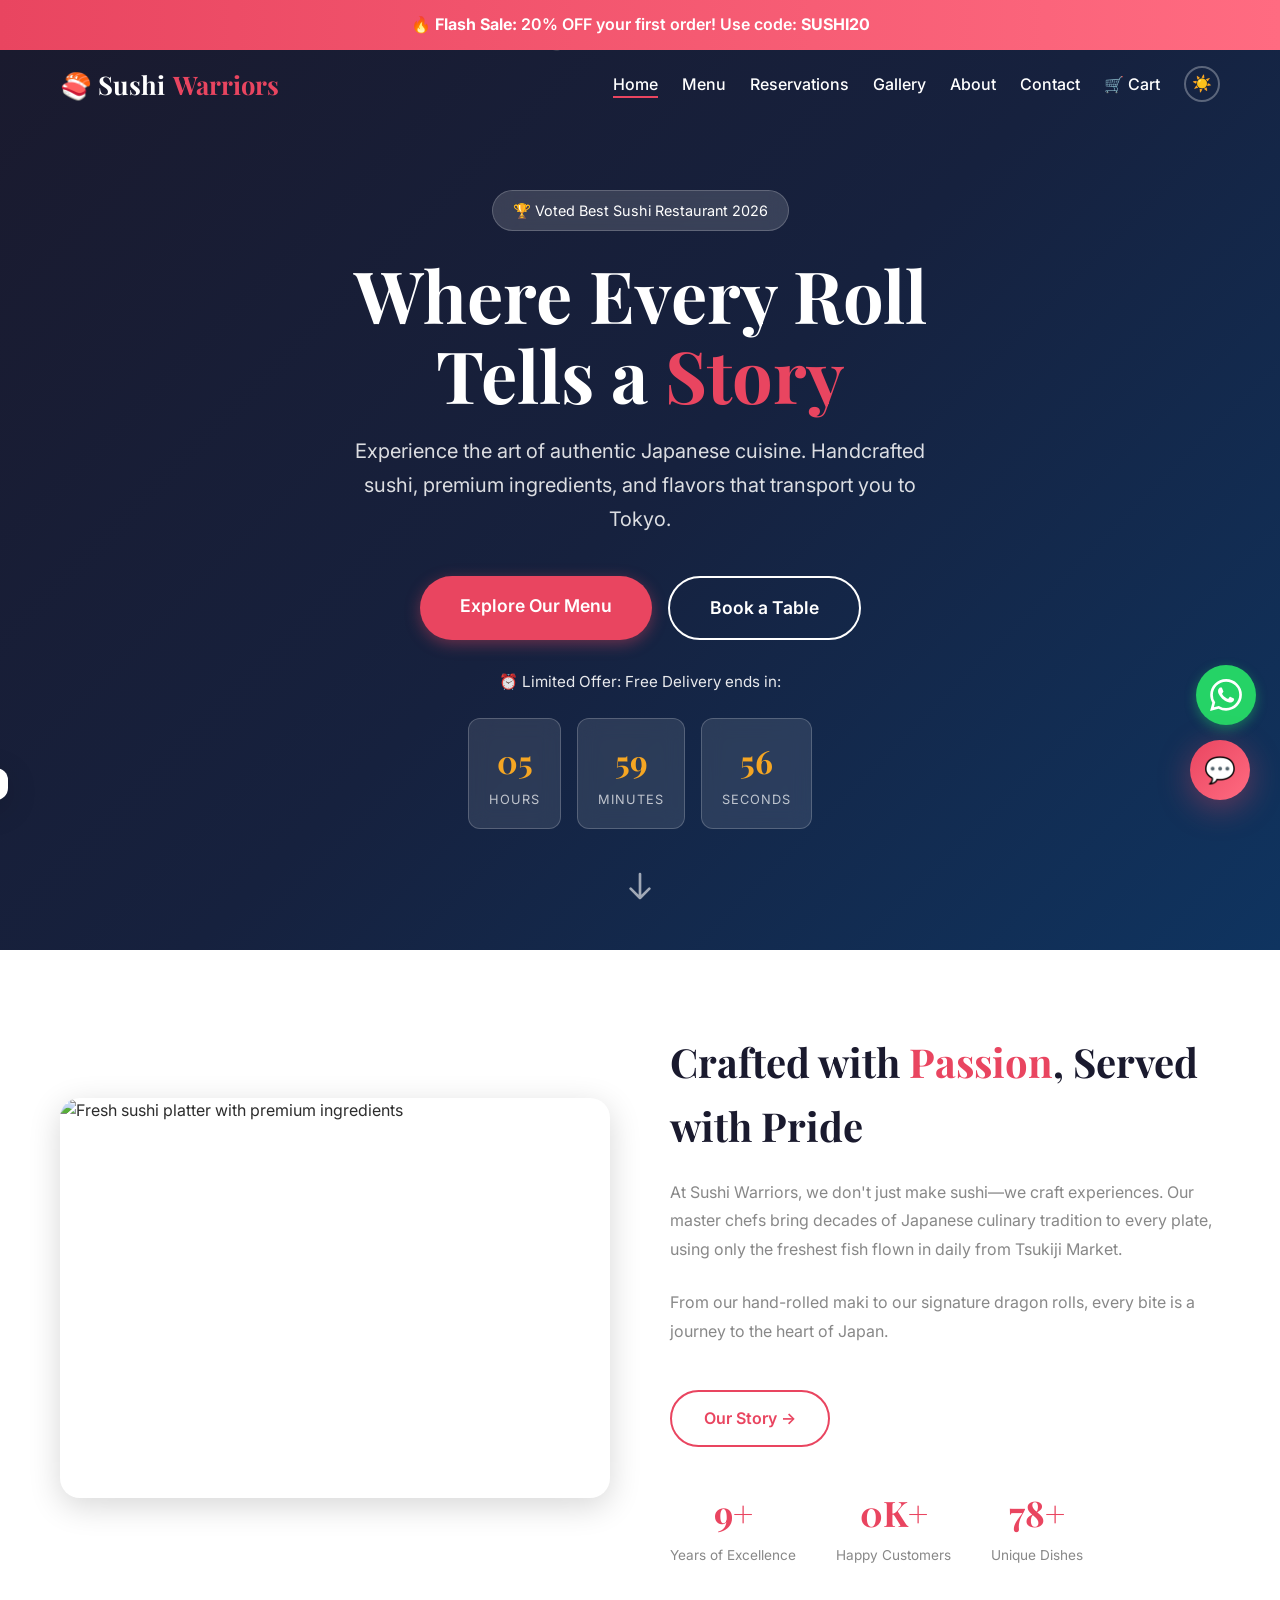
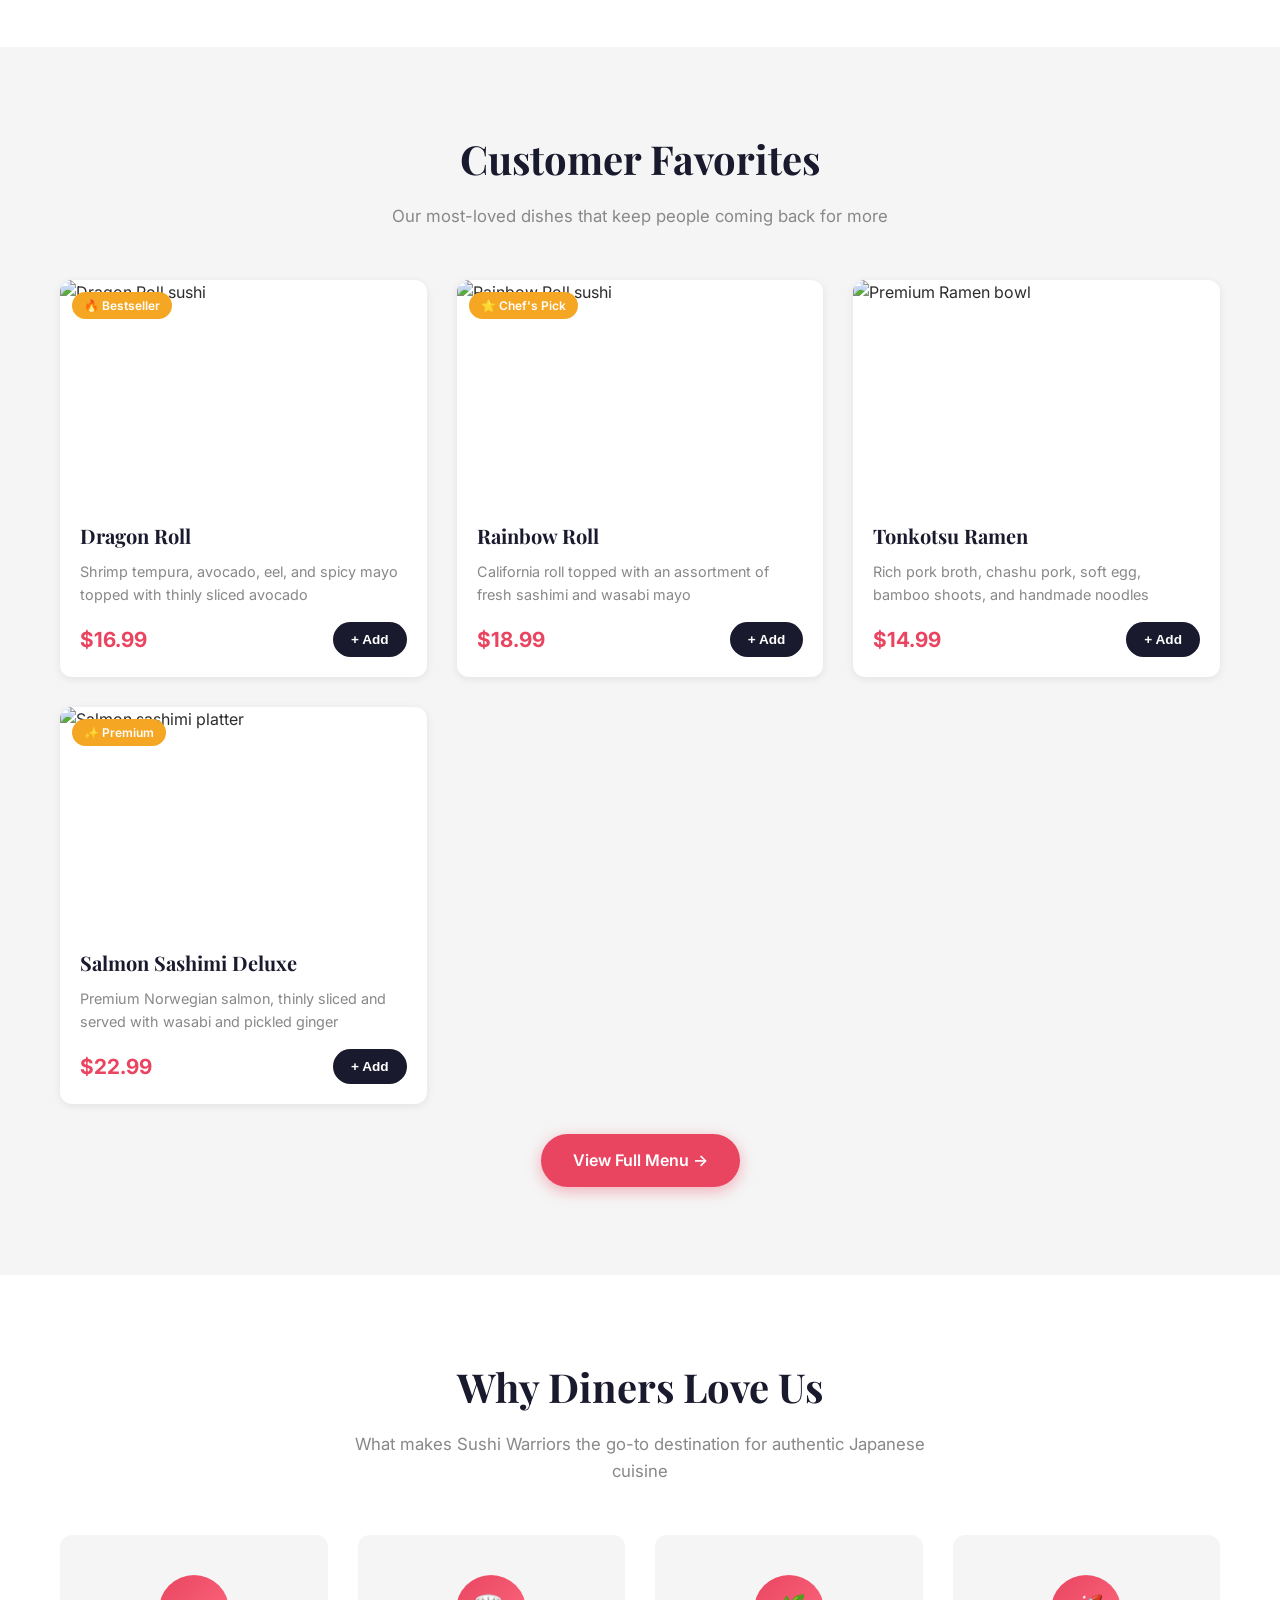
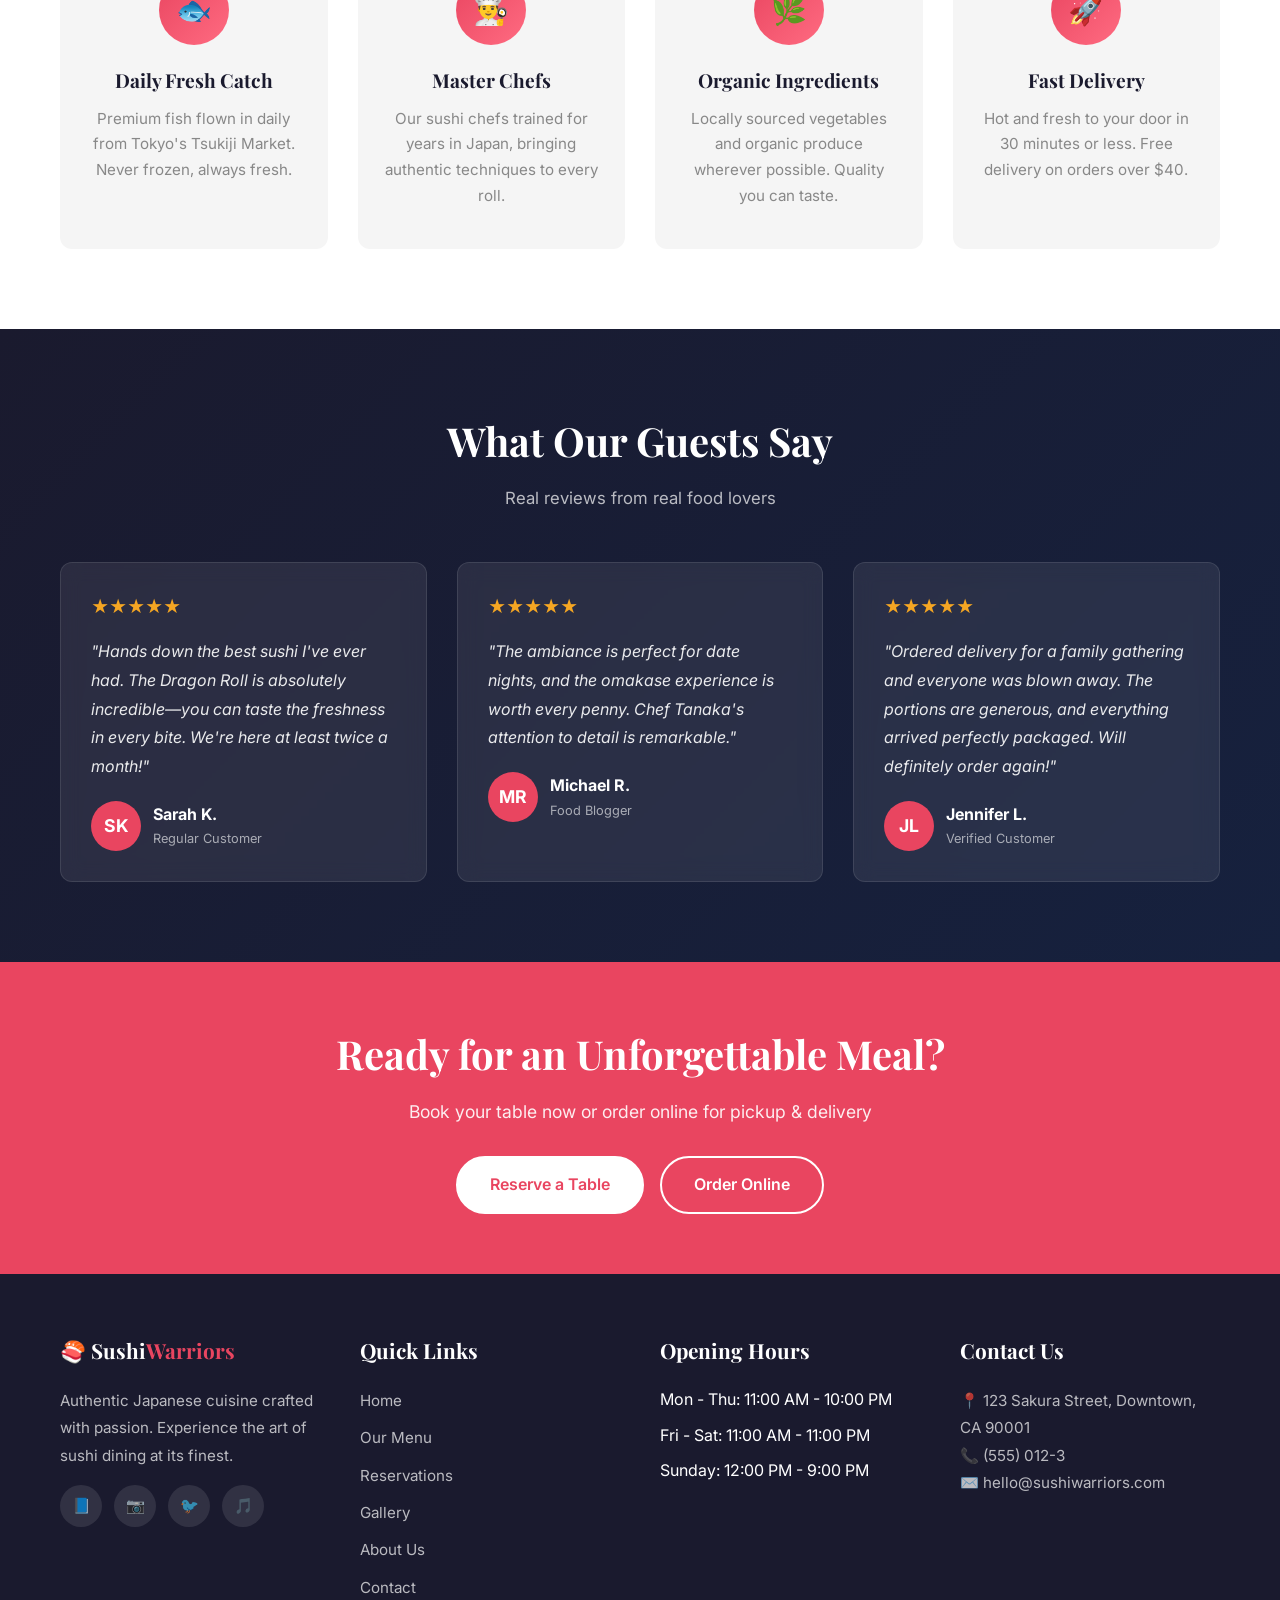
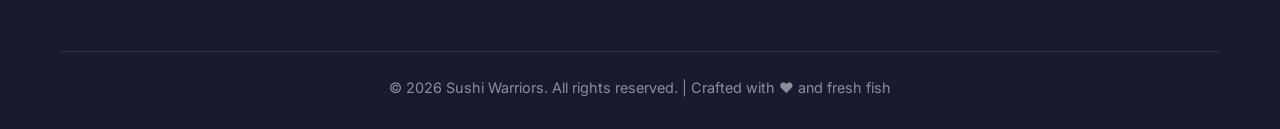
==== index.html @ fa650b47 "Resturant demo" ====
<!DOCTYPE html>
<html lang="en">
<head>
    <meta charset="UTF-8">
    <meta name="viewport" content="width=device-width, initial-scale=1.0">
    <meta name="description" content="Sushi Warriors - Premium Japanese sushi & dining experience. Fresh ingredients, master chefs, unforgettable flavors. Order online or book your table today!">
    <meta name="keywords" content="sushi restaurant, Japanese food, sushi delivery, ramen, sashimi, authentic Japanese cuisine, best sushi near me">
    <meta name="author" content="Sushi Warriors">
    <meta name="robots" content="index, follow">
    
    <!-- Open Graph Meta -->
    <meta property="og:title" content="Sushi Warriors | Authentic Japanese Sushi & Dining">
    <meta property="og:description" content="Experience the art of Japanese cuisine. Fresh sushi, premium ramen, and unforgettable flavors.">
    <meta property="og:type" content="website">
    <meta property="og:url" content="https://www.sushiwarriors.com">
    <meta property="og:image" content="https://www.sushiwarriors.com/images/og-image.jpg">
    
    <!-- Twitter Card Meta -->
    <meta name="twitter:card" content="summary_large_image">
    <meta name="twitter:title" content="Sushi Warriors | Authentic Japanese Sushi & Dining">
    <meta name="twitter:description" content="Experience the art of Japanese cuisine. Fresh sushi, premium ramen, and unforgettable flavors.">
    
    <title>Sushi Warriors | Authentic Japanese Sushi & Premium Dining Experience</title>
    
    <!-- Favicon -->
    <link rel="icon" type="image/svg+xml" href="data:image/svg+xml,<svg xmlns='http://www.w3.org/2000/svg' viewBox='0 0 100 100'><text y='.9em' font-size='90'>🍣</text></svg>">
    
    <!-- Google Fonts -->
    <link rel="preconnect" href="https://fonts.googleapis.com">
    <link rel="preconnect" href="https://fonts.gstatic.com" crossorigin>
    <link href="https://fonts.googleapis.com/css2?family=Inter:wght@400;500;600;700&family=Playfair+Display:wght@400;600;700&display=swap" rel="stylesheet">
    
    <!-- Stylesheet -->
    <link rel="stylesheet" href="css/style.css">
    
    <!-- Structured Data - Restaurant -->
    <script type="application/ld+json">
    {
      "@context": "https://schema.org",
      "@type": "Restaurant",
      "name": "Sushi Warriors",
      "image": "https://www.sushiwarriors.com/images/restaurant.jpg",
      "url": "https://www.sushiwarriors.com",
      "telephone": "+1-555-0123",
      "priceRange": "$$",
      "servesCuisine": ["Japanese", "Sushi", "Asian"],
      "address": {
        "@type": "PostalAddress",
        "streetAddress": "123 Sakura Street",
        "addressLocality": "Downtown",
        "addressRegion": "CA",
        "postalCode": "90001",
        "addressCountry": "US"
      },
      "geo": {
        "@type": "GeoCoordinates",
        "latitude": 34.0522,
        "longitude": -118.2437
      },
      "openingHoursSpecification": [
        {
          "@type": "OpeningHoursSpecification",
          "dayOfWeek": ["Monday", "Tuesday", "Wednesday", "Thursday"],
          "opens": "11:00",
          "closes": "22:00"
        },
        {
          "@type": "OpeningHoursSpecification",
          "dayOfWeek": ["Friday", "Saturday"],
          "opens": "11:00",
          "closes": "23:00"
        },
        {
          "@type": "OpeningHoursSpecification",
          "dayOfWeek": "Sunday",
          "opens": "12:00",
          "closes": "21:00"
        }
      ],
      "acceptsReservations": "True",
      "menu": "https://www.sushiwarriors.com/menu.html"
    }
    </script>
</head>
<body>
    <!-- Header -->
    <header class="header" id="header">
        <div class="container">
            <nav class="nav">
                <a href="index.html" class="logo">🍣 Sushi<span>Warriors</span></a>
                
                <ul class="nav-menu" id="navMenu">
                    <li><a href="index.html" class="nav-link active">Home</a></li>
                    <li><a href="menu.html" class="nav-link">Menu</a></li>
                    <li><a href="reservations.html" class="nav-link">Reservations</a></li>
                    <li><a href="gallery.html" class="nav-link">Gallery</a></li>
                    <li><a href="about.html" class="nav-link">About</a></li>
                    <li><a href="contact.html" class="nav-link">Contact</a></li>
                    <li>
                        <a href="cart.html" class="nav-link nav-cart">
                            🛒 Cart
                            <span class="cart-count" id="cartCount">0</span>
                        </a>
                    </li>
                </ul>
                
                <div class="menu-toggle" id="menuToggle">
                    <span></span>
                    <span></span>
                    <span></span>
                </div>
            </nav>
        </div>
    </header>

    <main>
        <!-- Hero Section -->
        <section class="hero" id="home">
            <div class="hero-content">
                <div class="hero-badge">🏆 Voted Best Sushi Restaurant 2026</div>
                <h1 class="hero-title">Where Every Roll<br>Tells a <span>Story</span></h1>
                <p class="hero-description">Experience the art of authentic Japanese cuisine. Handcrafted sushi, premium ingredients, and flavors that transport you to Tokyo.</p>
                <div class="hero-buttons">
                    <a href="menu.html" class="btn btn-primary btn-lg">Explore Our Menu</a>
                    <a href="reservations.html" class="btn btn-secondary btn-lg">Book a Table</a>
                </div>
            </div>
            <div class="hero-scroll">
                <svg xmlns="http://www.w3.org/2000/svg" fill="none" viewBox="0 0 24 24" stroke="currentColor">
                    <path stroke-linecap="round" stroke-linejoin="round" stroke-width="2" d="M19 14l-7 7m0 0l-7-7m7 7V3" />
                </svg>
            </div>
        </section>

        <!-- Quick Intro Section -->
        <section class="section intro" id="about">
            <div class="container">
                <div class="intro-grid">
                    <div class="intro-image reveal-left">
                        <img src="https://images.unsplash.com/photo-1579871494447-9811cf80d66c?w=800&q=80" alt="Fresh sushi platter with premium ingredients">
                    </div>
                    <div class="intro-text reveal-right">
                        <h2>Crafted with <span>Passion</span>, Served with Pride</h2>
                        <p>At Sushi Warriors, we don't just make sushi—we craft experiences. Our master chefs bring decades of Japanese culinary tradition to every plate, using only the freshest fish flown in daily from Tsukiji Market.</p>
                        <p>From our hand-rolled maki to our signature dragon rolls, every bite is a journey to the heart of Japan.</p>
                        <a href="about.html" class="btn btn-outline mt-2">Our Story →</a>
                        
                        <div class="intro-stats">
                            <div class="stat">
                                <div class="stat-number">15+</div>
                                <div class="stat-label">Years of Excellence</div>
                            </div>
                            <div class="stat">
                                <div class="stat-number">50K+</div>
                                <div class="stat-label">Happy Customers</div>
                            </div>
                            <div class="stat">
                                <div class="stat-number">120+</div>
                                <div class="stat-label">Unique Dishes</div>
                            </div>
                        </div>
                    </div>
                </div>
            </div>
        </section>

        <!-- Featured Dishes Section -->
        <section class="section featured" id="menu">
            <div class="container">
                <h2 class="section-title reveal">Customer Favorites</h2>
                <p class="section-subtitle reveal">Our most-loved dishes that keep people coming back for more</p>
                
                <div class="dishes-grid">
                    <div class="dish-card reveal">
                        <div class="dish-image">
                            <img src="https://images.unsplash.com/photo-1553621042-f6e147245754?w=600&q=80" alt="Dragon Roll sushi">
                            <span class="dish-badge">🔥 Bestseller</span>
                        </div>
                        <div class="dish-info">
                            <h3 class="dish-name">Dragon Roll</h3>
                            <p class="dish-description">Shrimp tempura, avocado, eel, and spicy mayo topped with thinly sliced avocado</p>
                            <div class="dish-footer">
                                <span class="dish-price">$16.99</span>
                                <button class="add-to-cart" data-id="1" data-name="Dragon Roll" data-price="16.99" data-image="https://images.unsplash.com/photo-1553621042-f6e147245754?w=100&q=60">
                                    + Add
                                </button>
                            </div>
                        </div>
                    </div>
                    
                    <div class="dish-card reveal">
                        <div class="dish-image">
                            <img src="https://images.unsplash.com/photo-1569050467447-ce54b3bbc37d?w=600&q=80" alt="Rainbow Roll sushi">
                            <span class="dish-badge">⭐ Chef's Pick</span>
                        </div>
                        <div class="dish-info">
                            <h3 class="dish-name">Rainbow Roll</h3>
                            <p class="dish-description">California roll topped with an assortment of fresh sashimi and wasabi mayo</p>
                            <div class="dish-footer">
                                <span class="dish-price">$18.99</span>
                                <button class="add-to-cart" data-id="2" data-name="Rainbow Roll" data-price="18.99" data-image="https://images.unsplash.com/photo-1569050467447-ce54b3bbc37d?w=100&q=60">
                                    + Add
                                </button>
                            </div>
                        </div>
                    </div>
                    
                    <div class="dish-card reveal">
                        <div class="dish-image">
                            <img src="https://images.unsplash.com/photo-1557871624-926720a5c4bc?w=600&q=80" alt="Premium Ramen bowl">
                        </div>
                        <div class="dish-info">
                            <h3 class="dish-name">Tonkotsu Ramen</h3>
                            <p class="dish-description">Rich pork broth, chashu pork, soft egg, bamboo shoots, and handmade noodles</p>
                            <div class="dish-footer">
                                <span class="dish-price">$14.99</span>
                                <button class="add-to-cart" data-id="3" data-name="Tonkotsu Ramen" data-price="14.99" data-image="https://images.unsplash.com/photo-1557871624-926720a5c4bc?w=100&q=60">
                                    + Add
                                </button>
                            </div>
                        </div>
                    </div>
                    
                    <div class="dish-card reveal">
                        <div class="dish-image">
                            <img src="https://images.unsplash.com/photo-1534482421-64566f976c94?w=600&q=80" alt="Salmon sashimi platter">
                            <span class="dish-badge">✨ Premium</span>
                        </div>
                        <div class="dish-info">
                            <h3 class="dish-name">Salmon Sashimi Deluxe</h3>
                            <p class="dish-description">Premium Norwegian salmon, thinly sliced and served with wasabi and pickled ginger</p>
                            <div class="dish-footer">
                                <span class="dish-price">$22.99</span>
                                <button class="add-to-cart" data-id="4" data-name="Salmon Sashimi Deluxe" data-price="22.99" data-image="https://images.unsplash.com/photo-1534482421-64566f976c94?w=100&q=60">
                                    + Add
                                </button>
                            </div>
                        </div>
                    </div>
                </div>
                
                <div class="text-center mt-3 reveal">
                    <a href="menu.html" class="btn btn-primary">View Full Menu →</a>
                </div>
            </div>
        </section>

        <!-- Why Choose Us Section -->
        <section class="section why-us">
            <div class="container">
                <h2 class="section-title reveal">Why Diners Love Us</h2>
                <p class="section-subtitle reveal">What makes Sushi Warriors the go-to destination for authentic Japanese cuisine</p>
                
                <div class="features-grid">
                    <div class="feature-card reveal">
                        <div class="feature-icon">🐟</div>
                        <h3 class="feature-title">Daily Fresh Catch</h3>
                        <p class="feature-text">Premium fish flown in daily from Tokyo's Tsukiji Market. Never frozen, always fresh.</p>
                    </div>
                    
                    <div class="feature-card reveal">
                        <div class="feature-icon">👨‍🍳</div>
                        <h3 class="feature-title">Master Chefs</h3>
                        <p class="feature-text">Our sushi chefs trained for years in Japan, bringing authentic techniques to every roll.</p>
                    </div>
                    
                    <div class="feature-card reveal">
                        <div class="feature-icon">🌿</div>
                        <h3 class="feature-title">Organic Ingredients</h3>
                        <p class="feature-text">Locally sourced vegetables and organic produce wherever possible. Quality you can taste.</p>
                    </div>
                    
                    <div class="feature-card reveal">
                        <div class="feature-icon">🚀</div>
                        <h3 class="feature-title">Fast Delivery</h3>
                        <p class="feature-text">Hot and fresh to your door in 30 minutes or less. Free delivery on orders over $40.</p>
                    </div>
                </div>
            </div>
        </section>

        <!-- Testimonials Section -->
        <section class="section testimonials">
            <div class="container">
                <h2 class="section-title reveal">What Our Guests Say</h2>
                <p class="section-subtitle reveal">Real reviews from real food lovers</p>
                
                <div class="testimonials-grid">
                    <div class="testimonial-card reveal">
                        <div class="testimonial-stars">★★★★★</div>
                        <p class="testimonial-text">"Hands down the best sushi I've ever had. The Dragon Roll is absolutely incredible—you can taste the freshness in every bite. We're here at least twice a month!"</p>
                        <div class="testimonial-author">
                            <div class="author-avatar">SK</div>
                            <div class="author-info">
                                <h4>Sarah K.</h4>
                                <p>Regular Customer</p>
                            </div>
                        </div>
                    </div>
                    
                    <div class="testimonial-card reveal">
                        <div class="testimonial-stars">★★★★★</div>
                        <p class="testimonial-text">"The ambiance is perfect for date nights, and the omakase experience is worth every penny. Chef Tanaka's attention to detail is remarkable."</p>
                        <div class="testimonial-author">
                            <div class="author-avatar">MR</div>
                            <div class="author-info">
                                <h4>Michael R.</h4>
                                <p>Food Blogger</p>
                            </div>
                        </div>
                    </div>
                    
                    <div class="testimonial-card reveal">
                        <div class="testimonial-stars">★★★★★</div>
                        <p class="testimonial-text">"Ordered delivery for a family gathering and everyone was blown away. The portions are generous, and everything arrived perfectly packaged. Will definitely order again!"</p>
                        <div class="testimonial-author">
                            <div class="author-avatar">JL</div>
                            <div class="author-info">
                                <h4>Jennifer L.</h4>
                                <p>Verified Customer</p>
                            </div>
                        </div>
                    </div>
                </div>
            </div>
        </section>

        <!-- CTA Banner Section -->
        <section class="cta-banner">
            <div class="container">
                <div class="cta-content reveal">
                    <h2>Ready for an Unforgettable Meal?</h2>
                    <p>Book your table now or order online for pickup & delivery</p>
                    <div style="display: flex; gap: 16px; justify-content: center; flex-wrap: wrap;">
                        <a href="reservations.html" class="btn btn-secondary">Reserve a Table</a>
                        <a href="menu.html" class="btn btn-outline" style="border-color: white; color: white;">Order Online</a>
                    </div>
                </div>
            </div>
        </section>
    </main>

    <!-- Footer -->
    <footer class="footer">
        <div class="container">
            <div class="footer-grid">
                <div class="footer-col">
                    <h3>🍣 Sushi<span style="color: var(--secondary);">Warriors</span></h3>
                    <p>Authentic Japanese cuisine crafted with passion. Experience the art of sushi dining at its finest.</p>
                    <div class="footer-social">
                        <a href="https://facebook.com/sushiwarriors" target="_blank" rel="noopener" class="social-link" aria-label="Facebook">📘</a>
                        <a href="https://instagram.com/sushiwarriors" target="_blank" rel="noopener" class="social-link" aria-label="Instagram">📷</a>
                        <a href="https://twitter.com/sushiwarriors" target="_blank" rel="noopener" class="social-link" aria-label="Twitter">🐦</a>
                        <a href="https://tiktok.com/@sushiwarriors" target="_blank" rel="noopener" class="social-link" aria-label="TikTok">🎵</a>
                    </div>
                </div>
                
                <div class="footer-col">
                    <h3>Quick Links</h3>
                    <ul>
                        <li><a href="index.html">Home</a></li>
                        <li><a href="menu.html">Our Menu</a></li>
                        <li><a href="reservations.html">Reservations</a></li>
                        <li><a href="gallery.html">Gallery</a></li>
                        <li><a href="about.html">About Us</a></li>
                        <li><a href="contact.html">Contact</a></li>
                    </ul>
                </div>
                
                <div class="footer-col">
                    <h3>Opening Hours</h3>
                    <ul>
                        <li>Mon - Thu: 11:00 AM - 10:00 PM</li>
                        <li>Fri - Sat: 11:00 AM - 11:00 PM</li>
                        <li>Sunday: 12:00 PM - 9:00 PM</li>
                    </ul>
                </div>
                
                <div class="footer-col">
                    <h3>Contact Us</h3>
                    <p>📍 123 Sakura Street, Downtown, CA 90001</p>
                    <p>📞 <a href="tel:+15550123">(555) 012-3</a></p>
                    <p>✉️ <a href="mailto:hello@sushiwarriors.com">hello@sushiwarriors.com</a></p>
                </div>
            </div>
            
            <div class="footer-bottom">
                <p>&copy; 2026 Sushi Warriors. All rights reserved. | Crafted with ❤️ and fresh fish</p>
            </div>
        </div>
    </footer>

    <!-- WhatsApp Order Button -->
    <a href="#" class="whatsapp-btn" id="whatsappBtn" aria-label="Order on WhatsApp" title="Order on WhatsApp">
        <svg viewBox="0 0 24 24" fill="currentColor" xmlns="http://www.w3.org/2000/svg">
            <path d="M17.472 14.382c-.297-.149-1.758-.867-2.03-.967-.273-.099-.471-.148-.67.15-.197.297-.767.966-.94 1.164-.173.199-.347.223-.644.075-.297-.15-1.255-.463-2.39-1.475-.883-.788-1.48-1.761-1.653-2.059-.173-.297-.018-.458.13-.606.134-.133.298-.347.446-.52.149-.174.198-.298.298-.497.099-.198.05-.371-.025-.52-.075-.149-.669-1.612-.916-2.207-.242-.579-.487-.5-.669-.51-.173-.008-.371-.01-.57-.01-.198 0-.52.074-.792.372-.272.297-1.04 1.016-1.04 2.479 0 1.462 1.065 2.875 1.213 3.074.149.198 2.096 3.2 5.077 4.487.709.306 1.262.489 1.694.625.712.227 1.36.195 1.871.118.571-.085 1.758-.719 2.006-1.413.248-.694.248-1.289.173-1.413-.074-.124-.272-.198-.57-.347m-5.421 7.403h-.004a9.87 9.87 0 01-5.031-1.378l-.361-.214-3.741.982.998-3.648-.235-.374a9.86 9.86 0 01-1.51-5.26c.001-5.45 4.436-9.884 9.888-9.884 2.64 0 5.122 1.03 6.988 2.898a9.825 9.825 0 012.893 6.994c-.003 5.45-4.437 9.884-9.885 9.884m8.413-18.297A11.815 11.815 0 0012.05 0C5.495 0 .16 5.335.157 11.892c0 2.096.547 4.142 1.588 5.945L.057 24l6.305-1.654a11.882 11.882 0 005.683 1.448h.005c6.554 0 11.89-5.335 11.893-11.893a11.821 11.821 0 00-3.48-8.413z"/>
        </svg>
    </a>

    <!-- Toast Notification -->
    <div class="toast" id="toast">
        <span class="toast-icon">✓</span>
        <span class="toast-message" id="toastMessage">Item added to cart!</span>
    </div>

    <!-- Back to Top Button -->
    <button class="back-to-top" id="backToTop" aria-label="Back to top">↑</button>

    <!-- JavaScript -->
    <script src="js/main.js"></script>
    <script src="js/advanced-animations.js"></script>
</body>
</html>
---- css/style.css ----
/* ========================================
   SUSHI WARRIORS - MAIN STYLESHEET
   Modern Japanese Minimalism
   ======================================== */

/* --- CSS VARIABLES --- */
:root {
  --primary: #1A1A2E;
  --secondary: #E94560;
  --accent: #F5A623;
  --background: #FAFAFA;
  --text: #2D2D2D;
  --white: #FFFFFF;
  --gray-light: #F5F5F5;
  --gray: #E0E0E0;
  --gray-dark: #888888;
  --success: #28A745;
  --font-heading: 'Playfair Display', serif;
  --font-body: 'Inter', sans-serif;
  --shadow-sm: 0 2px 8px rgba(0,0,0,0.08);
  --shadow-md: 0 4px 16px rgba(0,0,0,0.12);
  --shadow-lg: 0 8px 32px rgba(0,0,0,0.16);
  --shadow-hover: 0 12px 40px rgba(0,0,0,0.18);
  --radius-sm: 8px;
  --radius-md: 12px;
  --radius-lg: 20px;
  --transition: all 0.3s cubic-bezier(0.4, 0, 0.2, 1);
}

/* --- DARK MODE --- */
[data-theme="dark"] {
  --primary: #E8E8E8;
  --secondary: #FF6B81;
  --accent: #FFD700;
  --background: #0D0D1A;
  --text: #E0E0E0;
  --white: #16162A;
  --gray-light: #1A1A30;
  --gray: #2A2A45;
  --gray-dark: #A0A0B8;
  --shadow-sm: 0 2px 8px rgba(0,0,0,0.4);
  --shadow-md: 0 4px 16px rgba(0,0,0,0.5);
  --shadow-lg: 0 8px 32px rgba(0,0,0,0.6);
  --shadow-hover: 0 12px 40px rgba(0,0,0,0.7);
}

/* Dark mode - keep all page backgrounds dark */
[data-theme="dark"] .hero,
[data-theme="dark"] .page-header,
[data-theme="dark"] .testimonials {
  background: linear-gradient(135deg, #0A0A14 0%, #0D1117 50%, #0F1419 100%) !important;
}

[data-theme="dark"] .cta-banner {
  background: #B8354A;
}

[data-theme="dark"] .footer {
  background: #0A0A14;
}

[data-theme="dark"] .intro,
[data-theme="dark"] .why-us {
  background: var(--white);
}

[data-theme="dark"] .featured {
  background: var(--gray-light);
}

[data-theme="dark"] .header.scrolled {
  background: #0D0D1A;
  border-bottom: 1px solid rgba(255,255,255,0.08);
}

/* Dark mode nav links - always visible */
[data-theme="dark"] .nav-link {
  color: #FFFFFF !important;
}

[data-theme="dark"] .header.scrolled .nav-link {
  color: #F0F0F0 !important;
}

[data-theme="dark"] .nav-link:hover,
[data-theme="dark"] .nav-link.active {
  color: #FF6B81 !important;
}

/* Dark mode logo */
[data-theme="dark"] .logo {
  color: #FFFFFF !important;
}

[data-theme="dark"] .header.scrolled .logo {
  color: #F0F0F0 !important;
}

/* Dark mode mobile menu */
[data-theme="dark"] .nav-menu {
  background: #0D0D1A;
}

/* Dark mode hamburger */
[data-theme="dark"] .menu-toggle span {
  background: #FFFFFF;
}

[data-theme="dark"] .header.scrolled .menu-toggle span {
  background: #F0F0F0;
}

/* Dark mode toggle button */
[data-theme="dark"] .dark-mode-toggle {
  border-color: rgba(255,255,255,0.5);
}

[data-theme="dark"] .header.scrolled .dark-mode-toggle {
  border-color: rgba(255,255,255,0.3);
}

[data-theme="dark"] .dish-card,
[data-theme="dark"] .menu-item,
[data-theme="dark"] .feature-card,
[data-theme="dark"] .value-card,
[data-theme="dark"] .contact-card,
[data-theme="dark"] .cart-items,
[data-theme="dark"] .cart-summary,
[data-theme="dark"] .reservation-form,
[data-theme="dark"] .contact-form {
  background: #16162A;
  color: #E0E0E0;
}

[data-theme="dark"] .dish-name,
[data-theme="dark"] .menu-item-name,
[data-theme="dark"] .feature-title,
[data-theme="dark"] .value-title {
  color: #E8E8E8;
}

[data-theme="dark"] .dish-description,
[data-theme="dark"] .menu-item-desc,
[data-theme="dark"] .feature-text,
[data-theme="dark"] .value-text {
  color: #A0A0B8;
}

[data-theme="dark"] .section-title {
  color: #E8E8E8;
}

[data-theme="dark"] .intro-text h2,
[data-theme="dark"] .about-text h2 {
  color: #E8E8E8;
}

[data-theme="dark"] .form-group label {
  color: #E8E8E8;
}

[data-theme="dark"] .form-group input,
[data-theme="dark"] .form-group select,
[data-theme="dark"] .form-group textarea {
  background: #1A1A30;
  border-color: #2A2A45;
  color: #E0E0E0;
}

[data-theme="dark"] .map-container {
  background: #1A1A30;
  color: #A0A0B8;
}

[data-theme="dark"] .testimonial-card {
  background: rgba(255,255,255,0.04);
  border-color: rgba(255,255,255,0.06);
}

[data-theme="dark"] .urgency-banner {
  background: linear-gradient(90deg, #FF6B81, #FF4757);
}

[data-theme="dark"] .floating-cta {
  box-shadow: 0 8px 32px rgba(255,107,129,0.4);
}

[data-theme="dark"] .social-proof-popup {
  border-left-color: #FF6B81;
}

[data-theme="dark"] .scroll-progress {
  box-shadow: 0 0 10px rgba(255,107,129,0.5);
}

[data-theme="dark"] .menu-section-title {
  color: #E8E8E8;
}

/* Dark mode toggle */
.dark-mode-toggle {
  background: none;
  border: 2px solid rgba(255,255,255,0.3);
  border-radius: 50%;
  width: 36px;
  height: 36px;
  display: inline-flex;
  align-items: center;
  justify-content: center;
  cursor: pointer;
  transition: var(--transition);
  font-size: 1rem;
  padding: 0;
  flex-shrink: 0;
  line-height: 1;
}

.header.scrolled .dark-mode-toggle {
  border-color: rgba(0,0,0,0.2);
}

.dark-mode-toggle:hover {
  transform: rotate(180deg) scale(1.1);
  border-color: var(--secondary);
}

/* --- RESET --- */
*, *::before, *::after {
  box-sizing: border-box;
  margin: 0;
  padding: 0;
}

html {
  scroll-behavior: smooth;
  font-size: 16px;
}

body {
  font-family: var(--font-body);
  color: var(--text);
  background: var(--background);
  line-height: 1.6;
  overflow-x: hidden;
}

img {
  max-width: 100%;
  height: auto;
  display: block;
}

a {
  text-decoration: none;
  color: inherit;
  transition: var(--transition);
}

ul {
  list-style: none;
}

/* --- UTILITY --- */
.container {
  width: 100%;
  max-width: 1200px;
  margin: 0 auto;
  padding: 0 20px;
}

.section {
  padding: 80px 0;
}

.section-title {
  font-family: var(--font-heading);
  font-size: clamp(1.8rem, 4vw, 2.5rem);
  text-align: center;
  margin-bottom: 12px;
  color: var(--primary);
}

.section-subtitle {
  text-align: center;
  color: var(--gray-dark);
  font-size: 1.05rem;
  margin-bottom: 50px;
  max-width: 600px;
  margin-left: auto;
  margin-right: auto;
}

.text-center { text-align: center; }
.mt-1 { margin-top: 10px; }
.mt-2 { margin-top: 20px; }
.mt-3 { margin-top: 30px; }
.mb-1 { margin-bottom: 10px; }
.mb-2 { margin-bottom: 20px; }
.mb-3 { margin-bottom: 30px; }

/* --- BUTTONS --- */
.btn {
  display: inline-block;
  padding: 14px 32px;
  border-radius: 50px;
  font-weight: 600;
  font-size: 1rem;
  cursor: pointer;
  border: none;
  transition: var(--transition);
  text-align: center;
  position: relative;
  overflow: hidden;
}

.btn::after {
  content: '';
  position: absolute;
  top: 50%;
  left: 50%;
  width: 0;
  height: 0;
  background: rgba(255,255,255,0.2);
  border-radius: 50%;
  transform: translate(-50%, -50%);
  transition: width 0.6s, height 0.6s;
}

.btn:active::after {
  width: 300px;
  height: 300px;
}

.btn-primary {
  background: var(--secondary);
  color: #FFFFFF;
  box-shadow: 0 4px 15px rgba(233,69,96,0.4);
}

.btn-primary:hover {
  background: #D63A52;
  transform: translateY(-3px);
  box-shadow: 0 6px 20px rgba(233,69,96,0.5);
}

.btn-secondary {
  background: transparent;
  color: #FFFFFF;
  border: 2px solid #FFFFFF;
}

.btn-secondary:hover {
  background: #FFFFFF;
  color: var(--primary);
  transform: translateY(-3px);
}

.btn-outline {
  background: transparent;
  color: var(--secondary);
  border: 2px solid var(--secondary);
}

.btn-outline:hover {
  background: var(--secondary);
  color: #FFFFFF;
  transform: translateY(-3px);
}

.btn-sm {
  padding: 10px 24px;
  font-size: 0.9rem;
}

.btn-lg {
  padding: 16px 40px;
  font-size: 1.1rem;
}

/* --- HEADER / NAV --- */
.header {
  position: fixed;
  top: 0;
  left: 0;
  width: 100%;
  z-index: 1000;
  background: transparent;
  transition: var(--transition);
  padding: 20px 0;
}

.header.scrolled {
  background: var(--white);
  box-shadow: var(--shadow-sm);
  padding: 12px 0;
}

.header.scrolled .nav-link {
  color: var(--text);
}

.header.scrolled .nav-link:hover,
.header.scrolled .nav-link.active {
  color: var(--secondary);
}

.header.scrolled .logo {
  color: var(--primary);
}

.nav {
  display: flex;
  justify-content: space-between;
  align-items: center;
}

.logo {
  font-family: var(--font-heading);
  font-size: 1.6rem;
  font-weight: 700;
  color: #FFFFFF;
  display: flex;
  align-items: center;
  gap: 8px;
  white-space: nowrap;
  z-index: 1002;
}

.logo span {
  color: var(--secondary);
}

.nav-menu {
  display: flex;
  align-items: center;
  gap: 24px;
  flex-wrap: nowrap;
}

.nav-link {
  color: #FFFFFF;
  font-weight: 500;
  position: relative;
  padding: 4px 0;
  white-space: nowrap;
}

.nav-link::after {
  content: '';
  position: absolute;
  bottom: 0;
  left: 0;
  width: 0;
  height: 2px;
  background: var(--secondary);
  transition: var(--transition);
}

.nav-link:hover::after,
.nav-link.active::after {
  width: 100%;
}

.nav-cart {
  position: relative;
  display: inline-flex;
  align-items: center;
  gap: 6px;
}

.cart-count {
  position: absolute;
  top: -8px;
  right: -12px;
  background: var(--secondary);
  color: #FFFFFF;
  font-size: 0.7rem;
  font-weight: 700;
  width: 18px;
  height: 18px;
  border-radius: 50%;
  display: flex;
  align-items: center;
  justify-content: center;
}

.menu-toggle {
  display: none;
  flex-direction: column;
  gap: 5px;
  cursor: pointer;
  padding: 8px;
  z-index: 1001;
}

.menu-toggle span {
  width: 28px;
  height: 3px;
  background: #FFFFFF;
  border-radius: 2px;
  transition: var(--transition);
}

.header.scrolled .menu-toggle span {
  background: var(--primary);
}

.menu-toggle.active span:nth-child(1) {
  transform: rotate(45deg) translate(6px, 6px);
}

.menu-toggle.active span:nth-child(2) {
  opacity: 0;
}

.menu-toggle.active span:nth-child(3) {
  transform: rotate(-45deg) translate(6px, -6px);
}

/* --- HERO --- */
.hero {
  min-height: 100vh;
  display: flex;
  align-items: center;
  justify-content: center;
  position: relative;
  background: linear-gradient(135deg, #1A1A2E 0%, #16213E 50%, #0F3460 100%);
  overflow: hidden;
}

.hero::before {
  content: '';
  position: absolute;
  top: 0;
  left: 0;
  width: 100%;
  height: 100%;
  background: url('../images/hero-bg.jpg') center/cover no-repeat;
  opacity: 0.25;
}

.hero-content {
  position: relative;
  z-index: 2;
  text-align: center;
  color: #FFFFFF;
  padding: 20px;
}

.hero-badge {
  display: inline-block;
  background: rgba(255,255,255,0.15);
  backdrop-filter: blur(10px);
  padding: 8px 20px;
  border-radius: 50px;
  font-size: 0.9rem;
  margin-bottom: 24px;
  border: 1px solid rgba(255,255,255,0.2);
}

.hero-title {
  font-family: var(--font-heading);
  font-size: clamp(2.5rem, 7vw, 4.5rem);
  font-weight: 700;
  line-height: 1.1;
  margin-bottom: 20px;
}

.hero-title span {
  color: var(--secondary);
}

.hero-description {
  font-size: clamp(1rem, 2.5vw, 1.25rem);
  color: rgba(255,255,255,0.85);
  max-width: 600px;
  margin: 0 auto 40px;
  line-height: 1.7;
}

.hero-buttons {
  display: flex;
  gap: 16px;
  justify-content: center;
  flex-wrap: wrap;
}

.hero-scroll {
  position: absolute;
  bottom: 40px;
  left: 50%;
  transform: translateX(-50%);
  animation: bounce 2s infinite;
}

.hero-scroll svg {
  width: 32px;
  height: 32px;
  stroke: #FFFFFF;
  opacity: 0.6;
}

@keyframes bounce {
  0%, 20%, 50%, 80%, 100% { transform: translateX(-50%) translateY(0); }
  40% { transform: translateX(-50%) translateY(-12px); }
  60% { transform: translateX(-50%) translateY(-6px); }
}

/* --- INTRO --- */
.intro {
  background: var(--white);
}

.intro-grid {
  display: grid;
  grid-template-columns: 1fr 1fr;
  gap: 60px;
  align-items: center;
}

.intro-image {
  border-radius: var(--radius-lg);
  overflow: hidden;
  box-shadow: var(--shadow-lg);
  position: relative;
}

.intro-image::after {
  content: '';
  position: absolute;
  top: -20px;
  left: -20px;
  width: 100%;
  height: 100%;
  border: 3px solid var(--secondary);
  border-radius: var(--radius-lg);
  z-index: -1;
}

.intro-image img {
  width: 100%;
  height: 400px;
  object-fit: cover;
  transition: var(--transition);
}

.intro-image:hover img {
  transform: scale(1.05);
}

.intro-text h2 {
  font-family: var(--font-heading);
  font-size: clamp(1.8rem, 4vw, 2.5rem);
  color: var(--primary);
  margin-bottom: 20px;
}

.intro-text h2 span {
  color: var(--secondary);
}

.intro-text p {
  color: var(--gray-dark);
  margin-bottom: 24px;
  line-height: 1.8;
}

.intro-stats {
  display: flex;
  gap: 40px;
  margin-top: 30px;
}

.stat {
  text-align: center;
}

.stat-number {
  font-family: var(--font-heading);
  font-size: 2.2rem;
  font-weight: 700;
  color: var(--secondary);
}

.stat-label {
  font-size: 0.85rem;
  color: var(--gray-dark);
  margin-top: 4px;
}

/* --- FEATURED DISHES --- */
.featured {
  background: var(--gray-light);
}

.dishes-grid {
  display: grid;
  grid-template-columns: repeat(auto-fit, minmax(280px, 1fr));
  gap: 30px;
}

.dish-card {
  background: var(--white);
  border-radius: var(--radius-md);
  overflow: hidden;
  box-shadow: var(--shadow-sm);
  transition: var(--transition);
  position: relative;
}

.dish-card:hover {
  transform: translateY(-8px);
  box-shadow: var(--shadow-hover);
}

.dish-image {
  position: relative;
  overflow: hidden;
  height: 220px;
}

.dish-image img {
  width: 100%;
  height: 100%;
  object-fit: cover;
  transition: var(--transition);
}

.dish-card:hover .dish-image img {
  transform: scale(1.1);
}

.dish-badge {
  position: absolute;
  top: 12px;
  left: 12px;
  background: var(--accent);
  color: #FFFFFF;
  padding: 4px 12px;
  border-radius: 50px;
  font-size: 0.75rem;
  font-weight: 600;
}

.dish-info {
  padding: 20px;
}

.dish-name {
  font-family: var(--font-heading);
  font-size: 1.25rem;
  margin-bottom: 8px;
  color: var(--primary);
}

.dish-description {
  font-size: 0.9rem;
  color: var(--gray-dark);
  margin-bottom: 16px;
  line-height: 1.6;
}

.dish-footer {
  display: flex;
  justify-content: space-between;
  align-items: center;
}

.dish-price {
  font-size: 1.3rem;
  font-weight: 700;
  color: var(--secondary);
}

.add-to-cart {
  background: var(--primary);
  color: #FFFFFF;
  border: none;
  padding: 10px 18px;
  border-radius: 50px;
  font-size: 0.85rem;
  font-weight: 600;
  cursor: pointer;
  transition: var(--transition);
  display: flex;
  align-items: center;
  gap: 6px;
}

.add-to-cart:hover {
  background: var(--secondary);
  transform: scale(1.05);
}

.add-to-cart.added {
  background: var(--success);
}

/* --- WHY CHOOSE US --- */
.why-us {
  background: var(--white);
}

.features-grid {
  display: grid;
  grid-template-columns: repeat(auto-fit, minmax(250px, 1fr));
  gap: 30px;
}

.feature-card {
  text-align: center;
  padding: 40px 24px;
  border-radius: var(--radius-md);
  background: var(--gray-light);
  transition: var(--transition);
}

.feature-card:hover {
  background: var(--white);
  transform: translateY(-6px);
  box-shadow: var(--shadow-md);
}

.feature-icon {
  width: 70px;
  height: 70px;
  background: linear-gradient(135deg, var(--secondary), #FF6B81);
  border-radius: 50%;
  display: flex;
  align-items: center;
  justify-content: center;
  margin: 0 auto 20px;
  font-size: 1.8rem;
  color: #FFFFFF;
  transition: var(--transition);
}

.feature-card:hover .feature-icon {
  transform: scale(1.1) rotate(5deg);
}

.feature-title {
  font-family: var(--font-heading);
  font-size: 1.2rem;
  margin-bottom: 10px;
  color: var(--primary);
}

.feature-text {
  font-size: 0.95rem;
  color: var(--gray-dark);
  line-height: 1.7;
}

/* --- TESTIMONIALS --- */
.testimonials {
  background: linear-gradient(135deg, var(--primary) 0%, #16213E 100%);
  color: #FFFFFF;
}

.testimonials .section-title {
  color: #FFFFFF;
}

.testimonials .section-subtitle {
  color: rgba(255,255,255,0.7);
}

.testimonials-grid {
  display: grid;
  grid-template-columns: repeat(auto-fit, minmax(300px, 1fr));
  gap: 30px;
}

.testimonial-card {
  background: rgba(255,255,255,0.08);
  backdrop-filter: blur(10px);
  border: 1px solid rgba(255,255,255,0.1);
  border-radius: var(--radius-md);
  padding: 30px;
  transition: var(--transition);
}

.testimonial-card:hover {
  background: rgba(255,255,255,0.12);
  transform: translateY(-5px);
}

.testimonial-stars {
  color: var(--accent);
  font-size: 1.1rem;
  margin-bottom: 16px;
}

.testimonial-text {
  font-size: 1rem;
  line-height: 1.8;
  margin-bottom: 20px;
  color: rgba(255,255,255,0.9);
  font-style: italic;
}

.testimonial-author {
  display: flex;
  align-items: center;
  gap: 12px;
}

.author-avatar {
  width: 50px;
  height: 50px;
  border-radius: 50%;
  background: var(--secondary);
  display: flex;
  align-items: center;
  justify-content: center;
  font-weight: 700;
  font-size: 1.1rem;
  color: #FFFFFF;
}

.author-info h4 {
  font-size: 1rem;
  margin-bottom: 2px;
}

.author-info p {
  font-size: 0.8rem;
  color: rgba(255,255,255,0.6);
}

/* --- CTA BANNER --- */
.cta-banner {
  background: var(--secondary);
  padding: 60px 0;
  text-align: center;
}

.cta-content h2 {
  font-family: var(--font-heading);
  font-size: clamp(1.8rem, 4vw, 2.5rem);
  color: #FFFFFF;
  margin-bottom: 12px;
}

.cta-content p {
  color: rgba(255,255,255,0.9);
  font-size: 1.1rem;
  margin-bottom: 30px;
}

.cta-content .btn-secondary {
  border-color: #FFFFFF;
  color: var(--secondary);
  background: #FFFFFF;
}

.cta-content .btn-secondary:hover {
  background: transparent;
  color: #FFFFFF;
}

/* --- FOOTER --- */
.footer {
  background: var(--primary);
  color: #FFFFFF;
  padding: 60px 0 30px;
}

.footer-grid {
  display: grid;
  grid-template-columns: repeat(auto-fit, minmax(220px, 1fr));
  gap: 40px;
  margin-bottom: 40px;
}

.footer-col h3 {
  font-family: var(--font-heading);
  font-size: 1.3rem;
  margin-bottom: 20px;
  color: #FFFFFF;
}

.footer-col p,
.footer-col a {
  color: rgba(255,255,255,0.7);
  font-size: 0.95rem;
  line-height: 1.8;
}

.footer-col a:hover {
  color: var(--secondary);
}

.footer-col ul li {
  margin-bottom: 10px;
}

.footer-col ul li a {
  display: block;
  transition: var(--transition);
}

.footer-col ul li a:hover {
  padding-left: 8px;
}

.footer-social {
  display: flex;
  gap: 12px;
  margin-top: 16px;
}

.social-link {
  width: 42px;
  height: 42px;
  border-radius: 50%;
  background: rgba(255,255,255,0.1);
  display: flex;
  align-items: center;
  justify-content: center;
  transition: var(--transition);
}

.social-link:hover {
  background: var(--secondary);
  transform: translateY(-3px);
}

.footer-bottom {
  border-top: 1px solid rgba(255,255,255,0.1);
  padding-top: 24px;
  text-align: center;
  color: rgba(255,255,255,0.5);
  font-size: 0.9rem;
}

.footer-bottom a {
  color: var(--secondary);
}

/* --- PAGE HEADER --- */
.page-header {
  background: linear-gradient(135deg, var(--primary) 0%, #16213E 100%);
  padding: 140px 0 60px;
  text-align: center;
  color: #FFFFFF;
}

.page-header h1 {
  font-family: var(--font-heading);
  font-size: clamp(2rem, 5vw, 3rem);
  margin-bottom: 12px;
}

.page-header p {
  color: rgba(255,255,255,0.8);
  font-size: 1.1rem;
}

/* --- FLIP CARDS --- */
.menu-grid {
  display: grid;
  grid-template-columns: repeat(auto-fit, minmax(260px, 1fr));
  gap: 24px;
  perspective: 1000px;
}

.flip-card {
  min-height: 360px;
  cursor: pointer;
}

.flip-card-inner {
  position: relative;
  width: 100%;
  height: 100%;
  transition: transform 0.7s cubic-bezier(0.4,0,0.2,1);
  transform-style: preserve-3d;
}

.flip-card.flipped .flip-card-inner {
  transform: rotateY(180deg);
}

.flip-card-front,
.flip-card-back {
  position: absolute;
  width: 100%;
  height: 100%;
  backface-visibility: hidden;
  -webkit-backface-visibility: hidden;
  border-radius: var(--radius-md);
  overflow: hidden;
  display: flex;
  flex-direction: column;
}

.flip-card-front {
  background: var(--white);
  box-shadow: var(--shadow-sm);
}

.flip-card-front:hover {
  box-shadow: var(--shadow-md);
}

.flip-card-image {
  width: 100%;
  height: 200px;
  overflow: hidden;
}

.flip-card-image img {
  width: 100%;
  height: 100%;
  object-fit: cover;
  transition: transform 0.4s ease;
}

.flip-card-front:hover .flip-card-image img {
  transform: scale(1.08);
}

.flip-card-info {
  padding: 16px;
  flex: 1;
  display: flex;
  justify-content: space-between;
  align-items: center;
}

.flip-card-name {
  font-family: var(--font-heading);
  font-size: 1.15rem;
  color: var(--primary);
  margin: 0;
}

.flip-card-price {
  font-weight: 700;
  color: var(--secondary);
  font-size: 1.1rem;
  white-space: nowrap;
}

.flip-card-front .flip-add-btn {
  margin: 0 16px 12px;
  width: auto;
}

.flip-hint {
  text-align: center;
  font-size: 0.75rem;
  color: var(--gray-dark);
  padding-bottom: 12px;
  opacity: 0.7;
}

/* Flip card back */
.flip-card-back {
  background: linear-gradient(135deg, #1A1A2E 0%, #16213E 100%);
  color: #FFFFFF;
  padding: 24px;
  transform: rotateY(180deg);
  justify-content: space-between;
}

.flip-card-back h3 {
  font-family: var(--font-heading);
  font-size: 1.3rem;
  margin: 0 0 12px 0;
  color: var(--accent);
}

.flip-description {
  font-size: 0.9rem;
  line-height: 1.6;
  color: rgba(255,255,255,0.85);
  margin-bottom: 16px;
}

.flip-nutrition {
  display: grid;
  grid-template-columns: 1fr 1fr;
  gap: 8px;
  margin-bottom: 16px;
}

.flip-nutrition-item {
  background: rgba(255,255,255,0.1);
  padding: 10px;
  border-radius: var(--radius-sm);
  text-align: center;
  font-size: 0.75rem;
  color: rgba(255,255,255,0.7);
}

.flip-nutrition-item strong {
  display: block;
  color: var(--accent);
  font-size: 1rem;
  margin-bottom: 2px;
}

.flip-card-back .flip-add-btn-back {
  width: 100%;
  margin-bottom: 8px;
}

.flip-hint-back {
  text-align: center;
  font-size: 0.75rem;
  color: rgba(255,255,255,0.5);
  margin: 0;
}

/* --- MENU (old structure, kept for compatibility) --- */
.menu-categories {
  display: flex;
  justify-content: center;
  flex-wrap: wrap;
  gap: 12px;
  margin-bottom: 50px;
}

.category-btn {
  padding: 10px 24px;
  border-radius: 50px;
  border: 2px solid var(--gray);
  background: var(--white);
  cursor: pointer;
  font-weight: 500;
  transition: var(--transition);
}

.category-btn:hover,
.category-btn.active {
  border-color: var(--secondary);
  background: var(--secondary);
  color: #FFFFFF;
}

.menu-section {
  margin-bottom: 60px;
}

.menu-section-title {
  font-family: var(--font-heading);
  font-size: 1.8rem;
  color: var(--primary);
  margin-bottom: 30px;
  padding-bottom: 12px;
  border-bottom: 3px solid var(--secondary);
  display: inline-block;
}

.menu-grid {
  display: grid;
  grid-template-columns: repeat(auto-fit, minmax(320px, 1fr));
  gap: 24px;
}

.menu-item {
  display: flex;
  gap: 16px;
  background: var(--white);
  padding: 20px;
  border-radius: var(--radius-md);
  box-shadow: var(--shadow-sm);
  transition: var(--transition);
}

.menu-item:hover {
  box-shadow: var(--shadow-md);
  transform: translateX(5px);
}

.menu-item-image {
  width: 90px;
  height: 90px;
  border-radius: var(--radius-sm);
  overflow: hidden;
  flex-shrink: 0;
}

.menu-item-image img {
  width: 100%;
  height: 100%;
  object-fit: cover;
}

.menu-item-info {
  flex: 1;
}

.menu-item-header {
  display: flex;
  justify-content: space-between;
  align-items: flex-start;
  margin-bottom: 6px;
}

.menu-item-name {
  font-family: var(--font-heading);
  font-size: 1.1rem;
  color: var(--primary);
}

.menu-item-price {
  font-weight: 700;
  color: var(--secondary);
  font-size: 1.1rem;
  white-space: nowrap;
}

.menu-item-desc {
  font-size: 0.9rem;
  color: var(--gray-dark);
  margin-bottom: 12px;
  line-height: 1.5;
}

.menu-item-actions {
  display: flex;
  gap: 8px;
}

/* --- CART --- */
.cart-container {
  display: grid;
  grid-template-columns: 2fr 1fr;
  gap: 40px;
  margin-top: 40px;
}

.cart-items {
  background: var(--white);
  border-radius: var(--radius-md);
  box-shadow: var(--shadow-sm);
  overflow: hidden;
}

.cart-item {
  display: flex;
  align-items: center;
  gap: 20px;
  padding: 20px;
  border-bottom: 1px solid var(--gray);
}

.cart-item:last-child {
  border-bottom: none;
}

.cart-item-image {
  width: 80px;
  height: 80px;
  border-radius: var(--radius-sm);
  overflow: hidden;
}

.cart-item-image img {
  width: 100%;
  height: 100%;
  object-fit: cover;
}

.cart-item-info {
  flex: 1;
}

.cart-item-name {
  font-family: var(--font-heading);
  font-size: 1.1rem;
  margin-bottom: 4px;
}

.cart-item-price {
  color: var(--secondary);
  font-weight: 600;
}

.cart-item-quantity {
  display: flex;
  align-items: center;
  gap: 12px;
}

.qty-btn {
  width: 32px;
  height: 32px;
  border-radius: 50%;
  border: 2px solid var(--gray);
  background: var(--white);
  cursor: pointer;
  font-size: 1.1rem;
  display: flex;
  align-items: center;
  justify-content: center;
  transition: var(--transition);
}

.qty-btn:hover {
  border-color: var(--secondary);
  color: var(--secondary);
}

.qty-value {
  font-weight: 600;
  min-width: 24px;
  text-align: center;
}

.cart-item-total {
  font-weight: 700;
  font-size: 1.1rem;
  color: var(--primary);
  min-width: 80px;
  text-align: right;
}

.cart-item-remove {
  background: none;
  border: none;
  color: var(--gray-dark);
  cursor: pointer;
  padding: 8px;
  transition: var(--transition);
}

.cart-item-remove:hover {
  color: var(--secondary);
}

.cart-summary {
  background: var(--white);
  border-radius: var(--radius-md);
  box-shadow: var(--shadow-sm);
  padding: 30px;
  align-self: flex-start;
  position: sticky;
  top: 100px;
}

.cart-summary h3 {
  font-family: var(--font-heading);
  font-size: 1.4rem;
  margin-bottom: 24px;
  color: var(--primary);
}

.summary-row {
  display: flex;
  justify-content: space-between;
  margin-bottom: 12px;
  font-size: 1rem;
}

.summary-row.total {
  border-top: 2px solid var(--gray);
  padding-top: 16px;
  margin-top: 16px;
  font-weight: 700;
  font-size: 1.2rem;
  color: var(--primary);
}

.cart-summary .btn {
  width: 100%;
  margin-top: 24px;
}

.cart-empty {
  text-align: center;
  padding: 60px 20px;
}

.cart-empty-icon {
  font-size: 4rem;
  margin-bottom: 20px;
}

.cart-empty h3 {
  font-family: var(--font-heading);
  margin-bottom: 12px;
}

.cart-empty p {
  color: var(--gray-dark);
  margin-bottom: 24px;
}

/* --- RESERVATIONS --- */
.reservation-grid {
  display: grid;
  grid-template-columns: 1fr 1fr;
  gap: 60px;
  margin-top: 40px;
}

.reservation-form {
  background: var(--white);
  padding: 40px;
  border-radius: var(--radius-md);
  box-shadow: var(--shadow-md);
}

.form-group {
  margin-bottom: 24px;
}

.form-group label {
  display: block;
  margin-bottom: 8px;
  font-weight: 500;
  color: var(--primary);
}

.form-group input,
.form-group select,
.form-group textarea {
  width: 100%;
  padding: 14px 18px;
  border: 2px solid var(--gray);
  border-radius: var(--radius-sm);
  font-family: var(--font-body);
  font-size: 1rem;
  transition: var(--transition);
}

.form-group input:focus,
.form-group select:focus,
.form-group textarea:focus {
  outline: none;
  border-color: var(--secondary);
  box-shadow: 0 0 0 3px rgba(233,69,96,0.1);
}

.form-row {
  display: grid;
  grid-template-columns: 1fr 1fr;
  gap: 20px;
}

.reservation-info {
  padding: 20px 0;
}

.reservation-info h3 {
  font-family: var(--font-heading);
  font-size: 1.6rem;
  color: var(--primary);
  margin-bottom: 20px;
}

.reservation-info p {
  color: var(--gray-dark);
  margin-bottom: 20px;
  line-height: 1.8;
}

.info-item {
  display: flex;
  align-items: flex-start;
  gap: 16px;
  margin-bottom: 24px;
}

.info-icon {
  width: 50px;
  height: 50px;
  background: var(--gray-light);
  border-radius: 50%;
  display: flex;
  align-items: center;
  justify-content: center;
  font-size: 1.3rem;
  flex-shrink: 0;
}

.info-text h4 {
  font-size: 1rem;
  margin-bottom: 4px;
  color: var(--primary);
}

.info-text p {
  margin-bottom: 0;
  font-size: 0.95rem;
}

/* --- ABOUT --- */
.about-story {
  display: grid;
  grid-template-columns: 1fr 1fr;
  gap: 60px;
  align-items: center;
  margin-bottom: 80px;
}

.about-image {
  border-radius: var(--radius-lg);
  overflow: hidden;
  box-shadow: var(--shadow-lg);
}

.about-image img {
  width: 100%;
  height: 450px;
  object-fit: cover;
}

.about-text h2 {
  font-family: var(--font-heading);
  font-size: 2rem;
  color: var(--primary);
  margin-bottom: 20px;
}

.about-text p {
  color: var(--gray-dark);
  line-height: 1.8;
  margin-bottom: 16px;
}

.values-grid {
  display: grid;
  grid-template-columns: repeat(auto-fit, minmax(250px, 1fr));
  gap: 30px;
}

.value-card {
  text-align: center;
  padding: 40px 30px;
  background: var(--white);
  border-radius: var(--radius-md);
  box-shadow: var(--shadow-sm);
  transition: var(--transition);
}

.value-card:hover {
  transform: translateY(-8px);
  box-shadow: var(--shadow-hover);
}

.value-icon {
  font-size: 2.5rem;
  margin-bottom: 20px;
}

.value-title {
  font-family: var(--font-heading);
  font-size: 1.2rem;
  margin-bottom: 10px;
  color: var(--primary);
}

.value-text {
  color: var(--gray-dark);
  line-height: 1.7;
}

/* --- CONTACT --- */
.contact-grid {
  display: grid;
  grid-template-columns: 1fr 1fr;
  gap: 60px;
  margin-top: 40px;
}

.contact-form {
  background: var(--white);
  padding: 40px;
  border-radius: var(--radius-md);
  box-shadow: var(--shadow-md);
}

.contact-info {
  padding: 20px 0;
}

.contact-card {
  background: var(--white);
  padding: 30px;
  border-radius: var(--radius-md);
  box-shadow: var(--shadow-sm);
  margin-bottom: 24px;
  transition: var(--transition);
}

.contact-card:hover {
  box-shadow: var(--shadow-md);
  transform: translateY(-4px);
}

.contact-card h3 {
  font-family: var(--font-heading);
  font-size: 1.2rem;
  margin-bottom: 12px;
  color: var(--primary);
}

.contact-card p {
  color: var(--gray-dark);
  line-height: 1.7;
}

.map-container {
  border-radius: var(--radius-md);
  overflow: hidden;
  box-shadow: var(--shadow-md);
  height: 300px;
  background: var(--gray-light);
  display: flex;
  align-items: center;
  justify-content: center;
  color: var(--gray-dark);
}

/* --- SCROLL REVEALS --- */
.reveal,
.reveal-left,
.reveal-right,
.zoom-in,
.rotate-in {
  opacity: 1 !important;
  transform: none !important;
}

.reveal {
  opacity: 1;
  transform: translateY(0);
}

.reveal-left {
  opacity: 1;
  transform: translateX(0);
}

.reveal-right {
  opacity: 1;
  transform: translateX(0);
}

/* --- TOAST --- */
.toast {
  position: fixed;
  bottom: 30px;
  right: 30px;
  background: var(--primary);
  color: #FFFFFF;
  padding: 16px 24px;
  border-radius: var(--radius-sm);
  box-shadow: var(--shadow-lg);
  display: flex;
  align-items: center;
  gap: 12px;
  transform: translateY(100px);
  opacity: 0;
  transition: var(--transition);
  z-index: 2000;
}

.toast.show {
  transform: translateY(0);
  opacity: 1;
}

.toast-icon {
  font-size: 1.3rem;
}

/* --- BACK TO TOP --- */
.back-to-top {
  position: fixed;
  bottom: 30px;
  left: 30px;
  width: 48px;
  height: 48px;
  background: var(--secondary);
  color: #FFFFFF;
  border: none;
  border-radius: 50%;
  cursor: pointer;
  display: flex;
  align-items: center;
  justify-content: center;
  font-size: 1.3rem;
  box-shadow: var(--shadow-md);
  opacity: 0;
  visibility: hidden;
  transition: var(--transition);
  z-index: 999;
}

.back-to-top.visible {
  opacity: 1;
  visibility: visible;
}

.back-to-top:hover {
  background: #D63A52;
  transform: translateY(-3px);
}

.spinner {
  width: 40px;
  height: 40px;
  border: 4px solid var(--gray);
  border-top-color: var(--secondary);
  border-radius: 50%;
  animation: spin 0.8s linear infinite;
  margin: 40px auto;
}

@keyframes spin {
  to { transform: rotate(360deg); }
}

/* ========================================
   CONVERSION ANIMATIONS
   ======================================== */

.custom-cursor {
  width: 20px;
  height: 20px;
  border: 2px solid var(--secondary);
  border-radius: 50%;
  position: fixed;
  pointer-events: none;
  z-index: 9999;
  transition: transform 0.15s ease, background 0.15s ease;
  mix-blend-mode: difference;
}

.custom-cursor.hover {
  transform: scale(1.5);
  background: rgba(233,69,96,0.3);
}

.cursor-dot {
  width: 6px;
  height: 6px;
  background: var(--secondary);
  border-radius: 50%;
  position: fixed;
  pointer-events: none;
  z-index: 9999;
  transition: transform 0.08s ease;
}

.scroll-progress {
  position: fixed;
  top: 0;
  left: 0;
  height: 4px;
  background: linear-gradient(90deg, var(--secondary), var(--accent));
  z-index: 10000;
  transition: width 0.1s ease;
  box-shadow: 0 0 10px rgba(233,69,96,0.5);
}

.particles-container {
  position: fixed;
  top: 0;
  left: 0;
  width: 100%;
  height: 100%;
  pointer-events: none;
  z-index: 1;
  overflow: hidden;
}

.particle {
  position: absolute;
  font-size: 1.5rem;
  opacity: 0.15;
  animation: floatParticle 15s infinite ease-in-out;
  pointer-events: none;
}

@keyframes floatParticle {
  0%, 100% { transform: translateY(100vh) rotate(0deg); opacity: 0; }
  10% { opacity: 0.15; }
  90% { opacity: 0.15; }
  100% { transform: translateY(-100px) rotate(360deg); opacity: 0; }
}

.typing-text {
  border-right: 3px solid var(--secondary);
  animation: blink 0.7s step-end infinite;
  display: inline-block;
}

@keyframes blink {
  50% { border-color: transparent; }
}

.magnetic-btn {
  position: relative;
  transition: transform 0.3s cubic-bezier(0.4,0,0.2,1);
}

.glow-btn {
  animation: glowPulse 2s infinite;
}

@keyframes glowPulse {
  0%, 100% { box-shadow: 0 4px 15px rgba(233,69,96,0.4); }
  50% { box-shadow: 0 4px 30px rgba(233,69,96,0.8), 0 0 60px rgba(233,69,96,0.4); }
}

.shine-card {
  position: relative;
  overflow: hidden;
}

.shine-card::before {
  content: '';
  position: absolute;
  top: -50%;
  left: -50%;
  width: 200%;
  height: 200%;
  background: linear-gradient(to right, transparent 0%, rgba(255,255,255,0.1) 50%, transparent 100%);
  transform: rotate(30deg);
  transition: transform 0.6s;
  pointer-events: none;
}

.shine-card:hover::before {
  transform: rotate(30deg) translate(100%, 100%);
}

@keyframes staggerIn {
  to { opacity: 1; transform: translateY(0); }
}

@keyframes bounceIn {
  0% { opacity: 0; transform: scale(0.3); }
  50% { transform: scale(1.05); }
  70% { transform: scale(0.9); }
  100% { opacity: 1; transform: scale(1); }
}

@keyframes slideUp {
  from { opacity: 0; transform: translateY(50px); }
  to { opacity: 1; transform: translateY(0); }
}

.pulse-badge {
  position: relative;
  display: inline-block;
}

.pulse-badge::after {
  content: '';
  position: absolute;
  top: -5px;
  right: -5px;
  width: 12px;
  height: 12px;
  background: var(--secondary);
  border-radius: 50%;
  animation: pulseRing 1.5s infinite;
}

@keyframes pulseRing {
  0% { box-shadow: 0 0 0 0 rgba(233,69,96,0.7); }
  70% { box-shadow: 0 0 0 15px rgba(233,69,96,0); }
  100% { box-shadow: 0 0 0 0 rgba(233,69,96,0); }
}

.countdown-timer {
  display: flex;
  gap: 16px;
  justify-content: center;
  margin: 24px 0;
}

.countdown-item {
  background: rgba(255,255,255,0.1);
  backdrop-filter: blur(10px);
  padding: 16px 20px;
  border-radius: var(--radius-md);
  text-align: center;
  min-width: 80px;
  border: 1px solid rgba(255,255,255,0.2);
}

.countdown-number {
  font-size: 2rem;
  font-weight: 700;
  color: var(--accent);
  display: block;
  font-family: var(--font-heading);
}

.countdown-label {
  font-size: 0.8rem;
  color: rgba(255,255,255,0.7);
  text-transform: uppercase;
  letter-spacing: 1px;
  margin-top: 4px;
}

.floating-cta {
  position: fixed;
  bottom: 100px;
  right: 30px;
  z-index: 998;
  animation: floatBounce 3s ease-in-out infinite;
  box-shadow: 0 8px 32px rgba(233,69,96,0.4);
}

@keyframes floatBounce {
  0%, 100% { transform: translateY(0) rotate(0deg); }
  25% { transform: translateY(-10px) rotate(2deg); }
  75% { transform: translateY(-5px) rotate(-2deg); }
}

.social-proof-popup {
  position: fixed;
  bottom: 100px;
  left: 30px;
  background: var(--white);
  padding: 16px 20px;
  border-radius: var(--radius-md);
  box-shadow: var(--shadow-lg);
  display: flex;
  align-items: center;
  gap: 12px;
  z-index: 997;
  transform: translateX(-150%);
  transition: transform 0.5s cubic-bezier(0.68,-0.55,0.265,1.55);
  max-width: 320px;
  border-left: 4px solid var(--secondary);
}

.social-proof-popup.show {
  transform: translateX(0);
}

.social-proof-popup .avatar {
  width: 45px;
  height: 45px;
  border-radius: 50%;
  background: linear-gradient(135deg, var(--secondary), var(--accent));
  display: flex;
  align-items: center;
  justify-content: center;
  font-weight: 700;
  color: #FFFFFF;
  flex-shrink: 0;
}

.social-proof-popup .content h4 {
  font-size: 0.9rem;
  margin-bottom: 2px;
  color: var(--primary);
}

.social-proof-popup .content p {
  font-size: 0.8rem;
  color: var(--gray-dark);
  margin: 0;
}

.social-proof-popup .close-btn {
  position: absolute;
  top: 8px;
  right: 8px;
  background: none;
  border: none;
  cursor: pointer;
  color: var(--gray-dark);
  font-size: 1.2rem;
  padding: 0;
  line-height: 1;
}

@keyframes rippleEffect {
  to { transform: scale(4); opacity: 0; }
}

.delay-1 { animation-delay: 0.1s; }
.delay-2 { animation-delay: 0.2s; }
.delay-3 { animation-delay: 0.3s; }
.delay-4 { animation-delay: 0.4s; }
.delay-5 { animation-delay: 0.5s; }
.delay-6 { animation-delay: 0.6s; }

@keyframes float {
  0%, 100% { transform: translateY(0px); }
  50% { transform: translateY(-20px); }
}

@keyframes shake {
  10%, 90% { transform: translate3d(-1px,0,0); }
  20%, 80% { transform: translate3d(2px,0,0); }
  30%, 50%, 70% { transform: translate3d(-4px,0,0); }
  40%, 60% { transform: translate3d(4px,0,0); }
}

@keyframes confettiFall {
  0% { transform: translateY(-100vh) rotate(0deg); opacity: 1; }
  100% { transform: translateY(100vh) rotate(720deg); opacity: 0; }
}

.tilt-card {
  transition: transform 0.3s ease;
  transform-style: preserve-3d;
}

.tilt-card:hover {
  transform: perspective(1000px) rotateX(5deg) rotateY(5deg) scale(1.02);
}

.skeleton {
  background: linear-gradient(90deg, var(--gray-light) 25%, var(--gray) 50%, var(--gray-light) 75%);
  background-size: 200% 100%;
  animation: shimmer 1.5s infinite;
}

@keyframes shimmer {
  0% { background-position: 200% 0; }
  100% { background-position: -200% 0; }
}

.urgency-banner {
  background: linear-gradient(90deg, var(--secondary), #FF6B81);
  color: #FFFFFF;
  padding: 12px 20px;
  text-align: center;
  font-weight: 600;
  position: relative;
  overflow: hidden;
  z-index: 10001;
}

.urgency-banner::before {
  content: '';
  position: absolute;
  top: 0;
  left: -100%;
  width: 100%;
  height: 100%;
  background: linear-gradient(90deg, transparent, rgba(255,255,255,0.3), transparent);
  animation: shimmerBanner 2s infinite;
}

@keyframes shimmerBanner {
  to { left: 100%; }
}

.page-transition {
  position: fixed;
  top: 0;
  left: 0;
  width: 100%;
  height: 100%;
  background: var(--primary);
  z-index: 99999;
  pointer-events: none;
  opacity: 0;
  transition: opacity 0.3s ease;
}

.page-transition.active {
  opacity: 1;
}

/* --- RESPONSIVE --- */
@media (max-width: 992px) {
  .intro-grid,
  .about-story,
  .reservation-grid,
  .contact-grid,
  .cart-container {
    grid-template-columns: 1fr;
  }
  .intro-image::after {
    display: none;
  }
  .cart-summary {
    position: static;
  }
}

/* --- WHATSAPP ORDER BUTTON --- */
.whatsapp-btn {
  position: fixed;
  bottom: 175px;
  right: 24px;
  width: 60px;
  height: 60px;
  background: #25D366;
  border-radius: 50%;
  display: flex;
  align-items: center;
  justify-content: center;
  box-shadow: 0 4px 12px rgba(37, 211, 102, 0.4);
  z-index: 9998;
  transition: all 0.3s ease;
  animation: whatsappPulse 2s infinite;
}

.whatsapp-btn:hover {
  transform: scale(1.1);
  box-shadow: 0 6px 20px rgba(37, 211, 102, 0.6);
}

.whatsapp-btn svg {
  width: 32px;
  height: 32px;
  fill: white;
}

.whatsapp-btn::after {
  content: 'Order on WhatsApp';
  position: absolute;
  right: 70px;
  background: white;
  color: var(--text);
  padding: 8px 12px;
  border-radius: 8px;
  font-size: 0.85rem;
  font-weight: 600;
  white-space: nowrap;
  box-shadow: var(--shadow-md);
  opacity: 0;
  pointer-events: none;
  transition: opacity 0.3s ease;
}

.whatsapp-btn:hover::after {
  opacity: 1;
}

@keyframes whatsappPulse {
  0%, 100% {
    box-shadow: 0 4px 12px rgba(37, 211, 102, 0.4);
  }
  50% {
    box-shadow: 0 4px 20px rgba(37, 211, 102, 0.7);
  }
}

@media (max-width: 768px) {
  .section { padding: 60px 0; }
  
  .urgency-banner {
    font-size: 0.8rem;
    padding: 10px 16px;
  }
  
  #header {
    top: 38px !important;
  }

  .nav-menu {
    position: fixed;
    top: 0;
    right: -100%;
    width: 280px;
    height: 100vh;
    background: var(--primary);
    flex-direction: column;
    justify-content: center;
    padding: 40px;
    gap: 24px;
    transition: var(--transition);
    box-shadow: var(--shadow-lg);
    z-index: 1001;
  }

  .nav-menu.active {
    right: 0;
  }
  
  .nav-menu .dark-mode-toggle {
    margin-top: 16px;
    border-color: rgba(255,255,255,0.3);
  }

  .nav-link {
    color: #FFFFFF;
    font-size: 1.1rem;
  }

  .menu-toggle {
    display: flex;
    z-index: 1002;
  }

  .hero-buttons {
    flex-direction: column;
    align-items: center;
  }

  .hero-buttons .btn {
    width: 100%;
    max-width: 280px;
  }

  .intro-stats {
    justify-content: center;
  }

  .form-row {
    grid-template-columns: 1fr;
  }

  .cart-item {
    flex-wrap: wrap;
  }

  .cart-item-total {
    min-width: auto;
  }

  .menu-grid {
    grid-template-columns: 1fr;
  }
  
  .custom-cursor,
  .cursor-dot {
    display: none;
  }
  
  .floating-cta {
    bottom: 90px;
    right: 20px;
  }
  
  .social-proof-popup {
    left: 20px;
    right: 20px;
    max-width: calc(100% - 40px);
  }
  
  .countdown-timer {
    gap: 8px;
  }
  
  .countdown-item {
    padding: 12px 14px;
    min-width: 65px;
  }
  
  .countdown-number {
    font-size: 1.5rem;
  }

  .whatsapp-btn {
    width: 56px;
    height: 56px;
    bottom: 165px;
    right: 20px;
  }

  .whatsapp-btn svg {
    width: 28px;
    height: 28px;
  }

  .whatsapp-btn::after {
    display: none;
  }

  .chatbot-widget {
    bottom: 90px;
    right: 20px;
  }
}

@media (max-width: 480px) {
  .container { padding: 0 16px; }
  .hero-title { font-size: 2rem; }
  .dishes-grid,
  .features-grid,
  .testimonials-grid,
  .values-grid {
    grid-template-columns: 1fr;
  }
  .btn {
    padding: 12px 24px;
    font-size: 0.95rem;
  }
}

/* --- PAGE HEADER --- */
.page-header {
  background: linear-gradient(135deg, var(--primary) 0%, #16213E 100%);
  padding: 140px 20px 80px;
  text-align: center;
  color: #FFFFFF;
}

.page-header h1 {
  font-family: var(--font-heading);
  font-size: clamp(2rem, 5vw, 3.5rem);
  margin-bottom: 16px;
}

.page-header p {
  font-size: clamp(1rem, 2.5vw, 1.25rem);
  color: rgba(255,255,255,0.85);
  max-width: 600px;
  margin: 0 auto;
}

/* --- GALLERY FILTERS --- */
.gallery-filters {
  display: flex;
  justify-content: center;
  gap: 12px;
  margin-bottom: 40px;
  flex-wrap: wrap;
}

.filter-btn {
  background: var(--gray-light);
  border: 2px solid transparent;
  padding: 10px 24px;
  border-radius: 50px;
  font-weight: 600;
  font-size: 0.95rem;
  cursor: pointer;
  transition: var(--transition);
  color: var(--text);
}

.filter-btn:hover {
  background: var(--gray);
  transform: translateY(-2px);
}

.filter-btn.active {
  background: var(--secondary);
  color: #FFFFFF;
  border-color: var(--secondary);
}

/* --- GALLERY GRID --- */
.gallery-grid {
  display: grid;
  grid-template-columns: repeat(auto-fill, minmax(300px, 1fr));
  gap: 24px;
}

.gallery-item {
  border-radius: var(--radius-md);
  overflow: hidden;
  box-shadow: var(--shadow-sm);
  cursor: pointer;
  transition: var(--transition);
  background: var(--white);
}

.gallery-item:hover {
  transform: translateY(-8px);
  box-shadow: var(--shadow-hover);
}

.gallery-image {
  position: relative;
  overflow: hidden;
  height: 280px;
}

.gallery-image img {
  width: 100%;
  height: 100%;
  object-fit: cover;
  transition: var(--transition);
}

.gallery-item:hover .gallery-image img {
  transform: scale(1.1);
}

.gallery-overlay {
  position: absolute;
  top: 0;
  left: 0;
  width: 100%;
  height: 100%;
  background: linear-gradient(to top, rgba(0,0,0,0.8) 0%, rgba(0,0,0,0) 100%);
  display: flex;
  align-items: flex-end;
  padding: 20px;
  opacity: 0;
  transition: var(--transition);
}

.gallery-item:hover .gallery-overlay {
  opacity: 1;
}

.gallery-info {
  color: #FFFFFF;
}

.gallery-info h3 {
  font-family: var(--font-heading);
  font-size: 1.3rem;
  margin-bottom: 6px;
}

.gallery-info p {
  font-size: 0.9rem;
  color: rgba(255,255,255,0.9);
  line-height: 1.5;
}

/* --- LIGHTBOX --- */
.lightbox {
  position: fixed;
  top: 0;
  left: 0;
  width: 100%;
  height: 100%;
  background: rgba(0,0,0,0.95);
  z-index: 2000;
  display: none;
  align-items: center;
  justify-content: center;
  padding: 40px;
}

.lightbox.active {
  display: flex;
}

.lightbox-content {
  position: relative;
  max-width: 1200px;
  max-height: 90vh;
  display: flex;
  flex-direction: column;
  align-items: center;
}

.lightbox-content img {
  max-width: 100%;
  max-height: 80vh;
  object-fit: contain;
  border-radius: var(--radius-md);
  box-shadow: var(--shadow-lg);
}

.lightbox-caption {
  color: #FFFFFF;
  text-align: center;
  margin-top: 20px;
  font-size: 1.1rem;
  max-width: 600px;
}

.lightbox-close,
.lightbox-nav {
  position: absolute;
  background: rgba(255,255,255,0.1);
  border: none;
  color: #FFFFFF;
  font-size: 2.5rem;
  width: 50px;
  height: 50px;
  border-radius: 50%;
  cursor: pointer;
  transition: var(--transition);
  display: flex;
  align-items: center;
  justify-content: center;
  line-height: 1;
}

.lightbox-close:hover,
.lightbox-nav:hover {
  background: var(--secondary);
  transform: scale(1.1);
}

.lightbox-close {
  top: -60px;
  right: 0;
  font-size: 3rem;
}

.lightbox-prev {
  left: -70px;
  top: 50%;
  transform: translateY(-50%);
}

.lightbox-next {
  right: -70px;
  top: 50%;
  transform: translateY(-50%);
}

.lightbox-prev:hover {
  transform: translateY(-50%) scale(1.1);
}

.lightbox-next:hover {
  transform: translateY(-50%) scale(1.1);
}

/* Dark mode gallery */
[data-theme="dark"] .gallery-item {
  background: #16162A;
}

[data-theme="dark"] .filter-btn {
  background: #1A1A30;
  color: #E0E0E0;
}

[data-theme="dark"] .filter-btn:hover {
  background: #2A2A45;
}

@media (prefers-reduced-motion: reduce) {
  *,
  *::before,
  *::after {
    animation-duration: 0.01ms !important;
    animation-iteration-count: 1 !important;
    transition-duration: 0.01ms !important;
  }
}
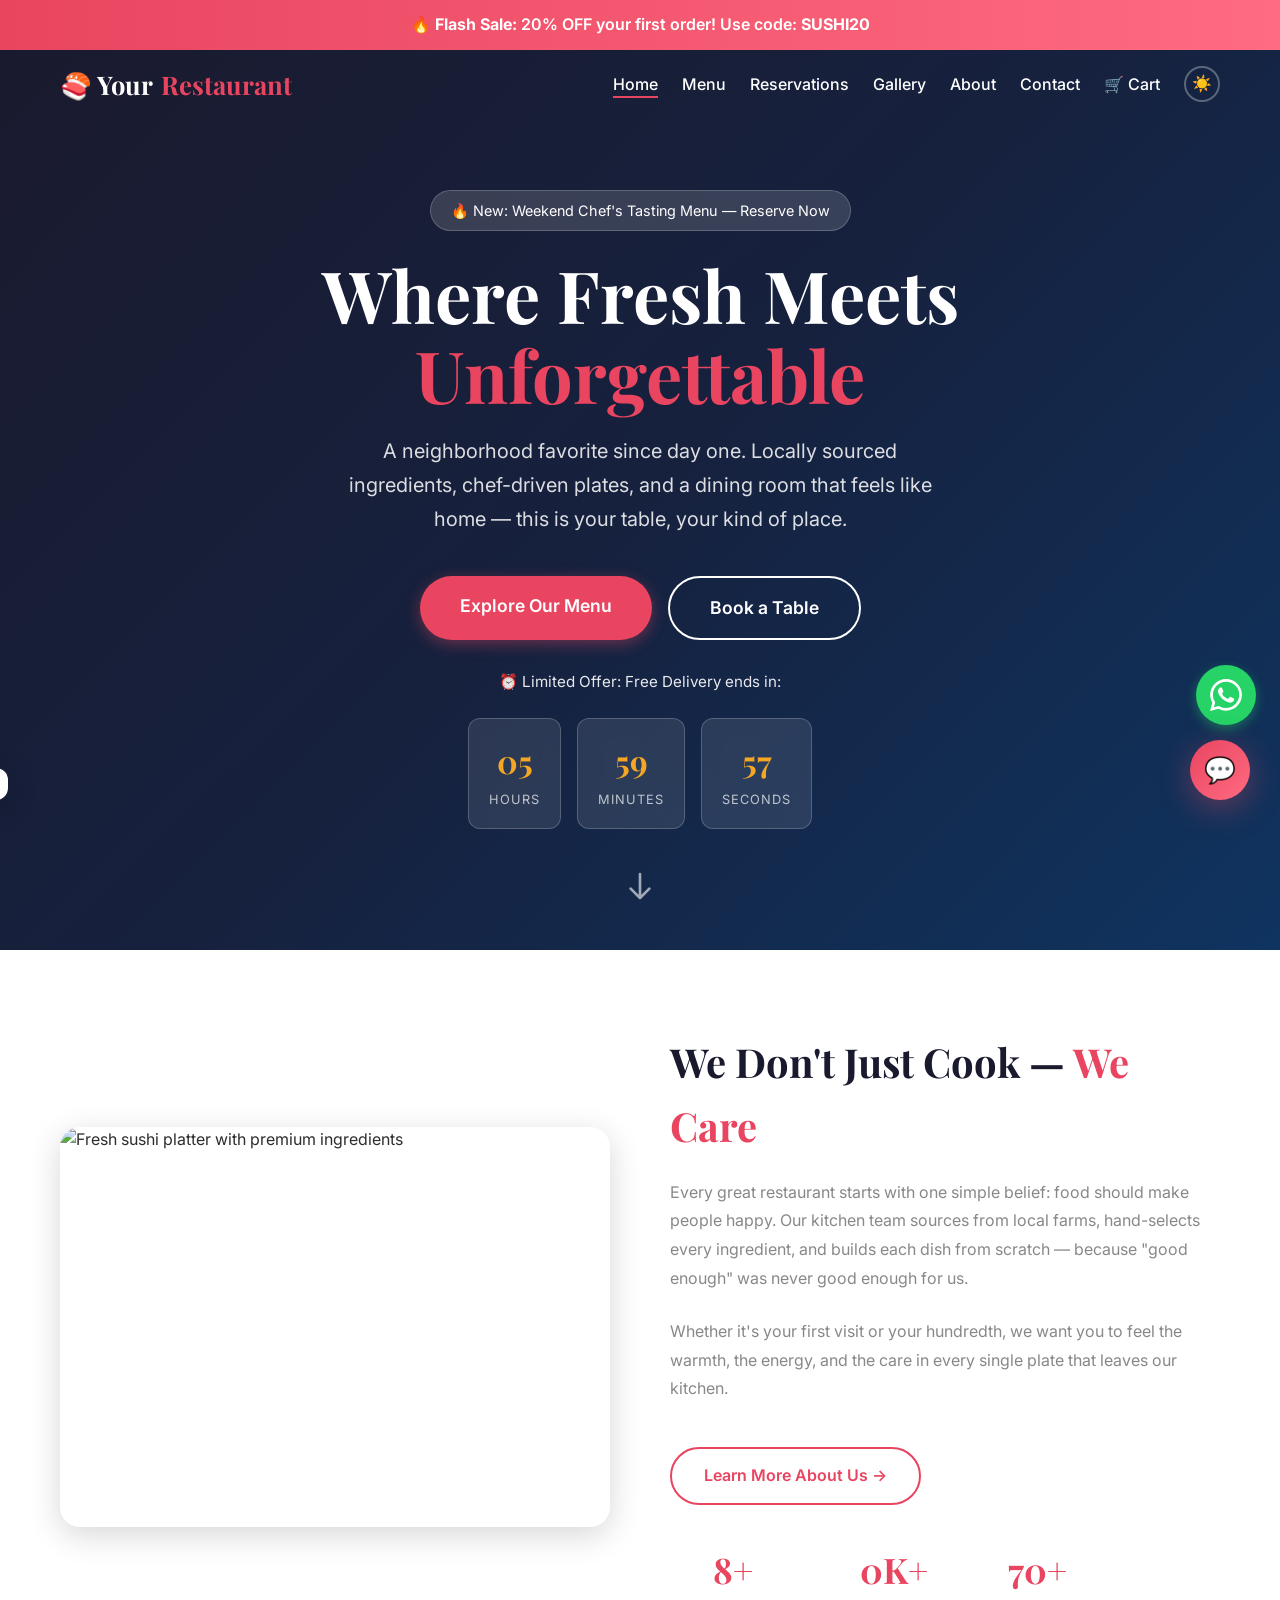
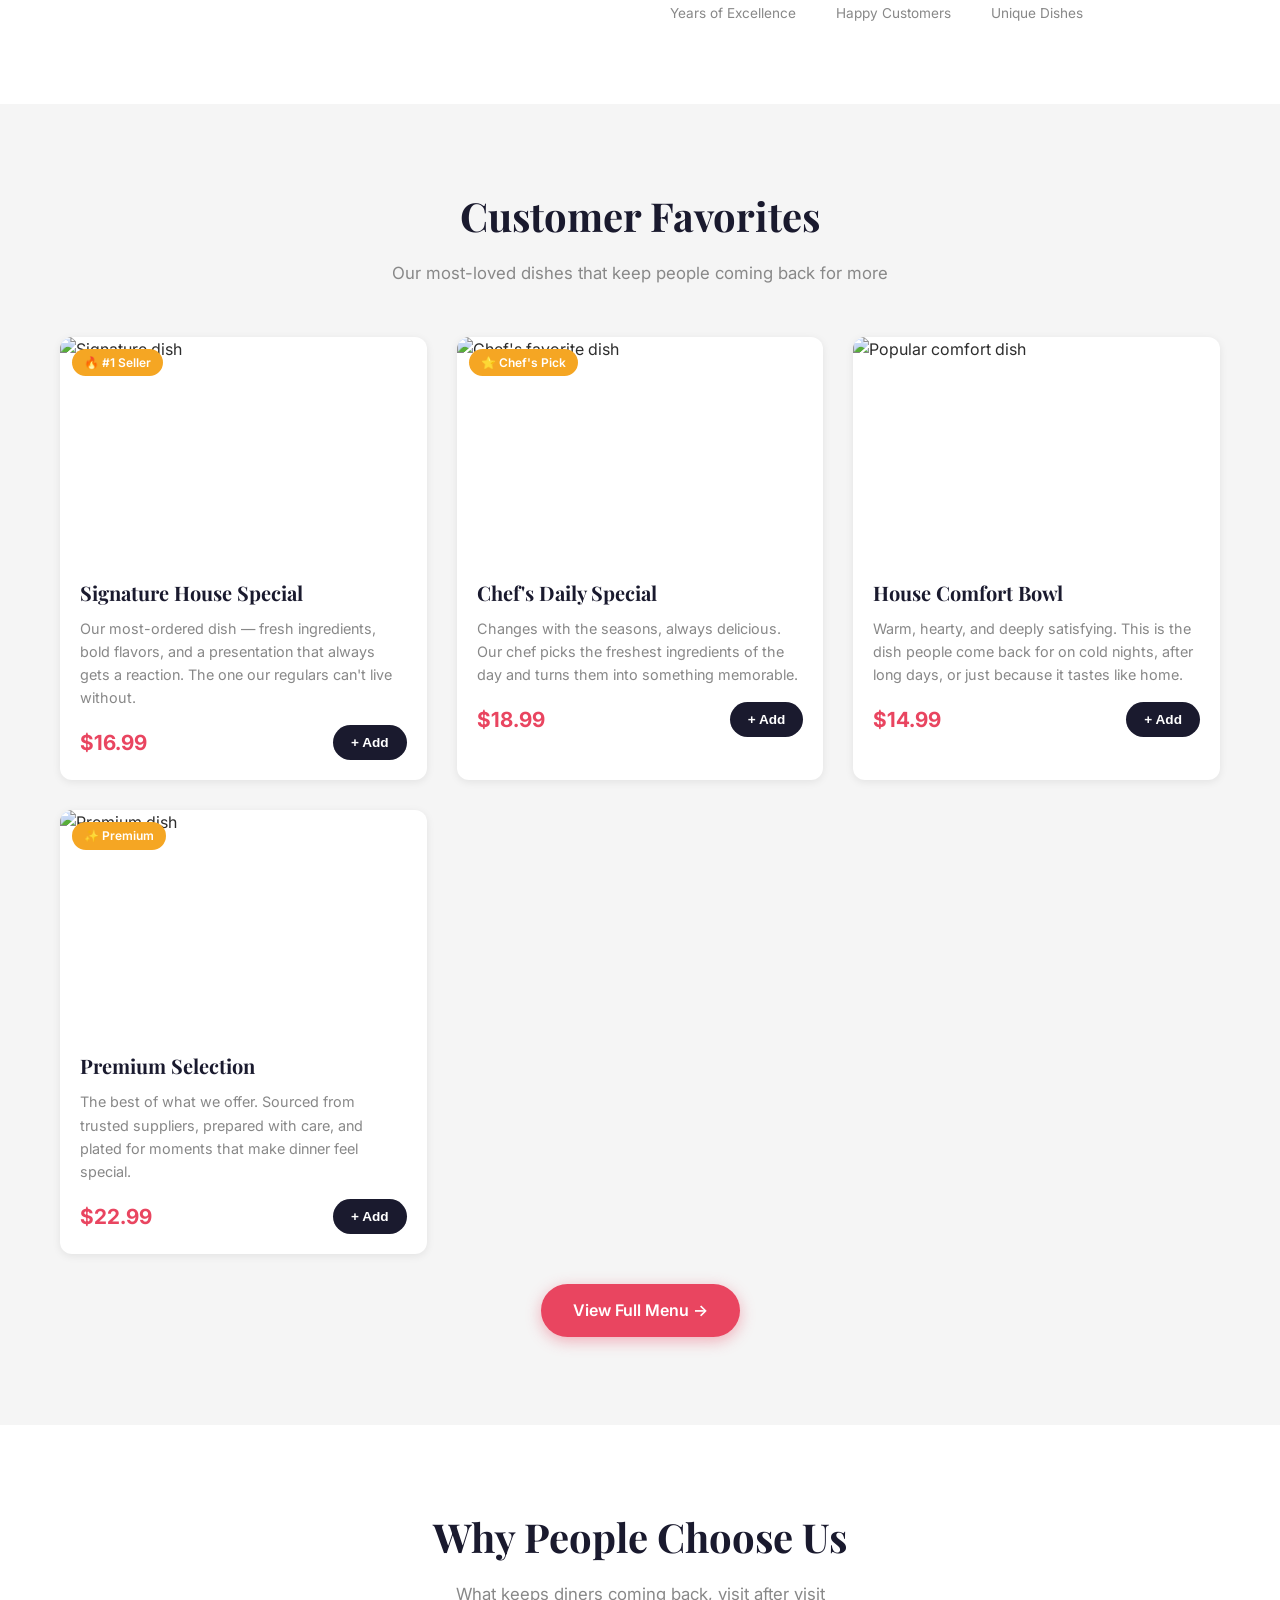
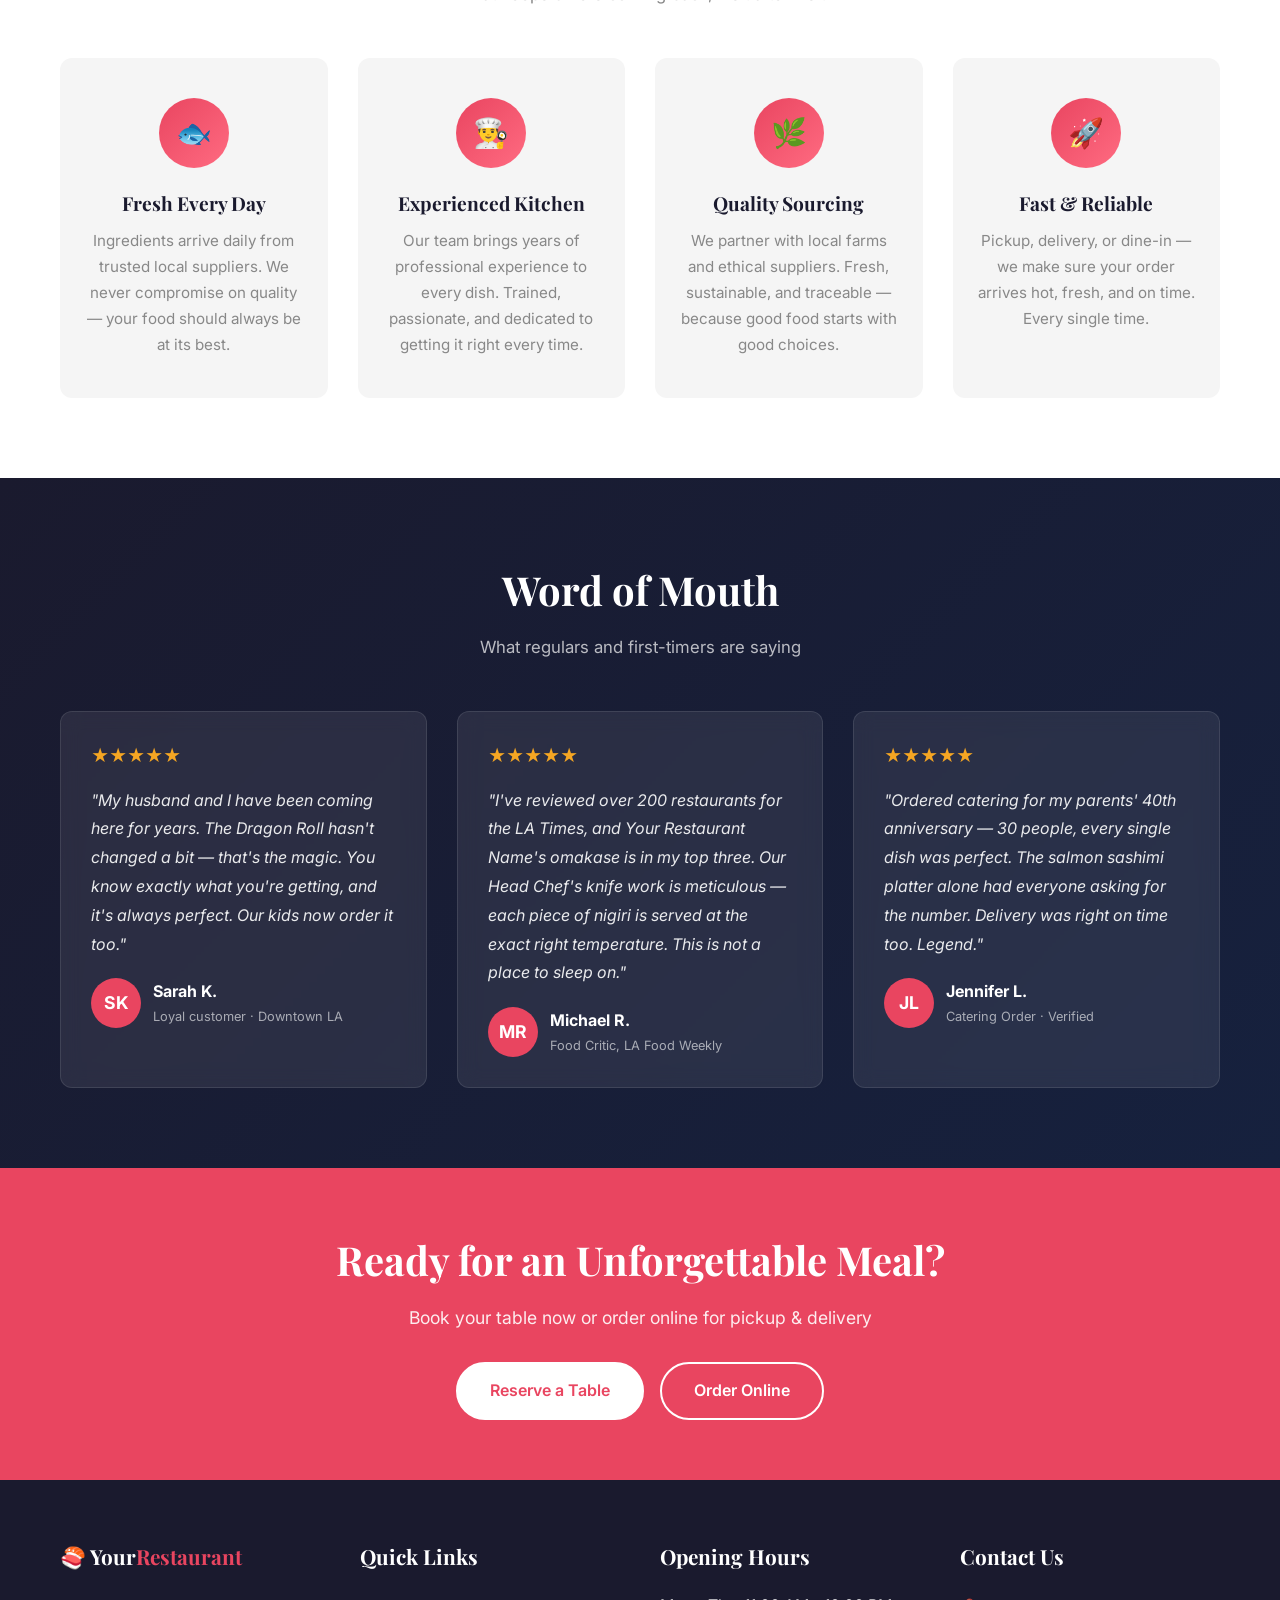
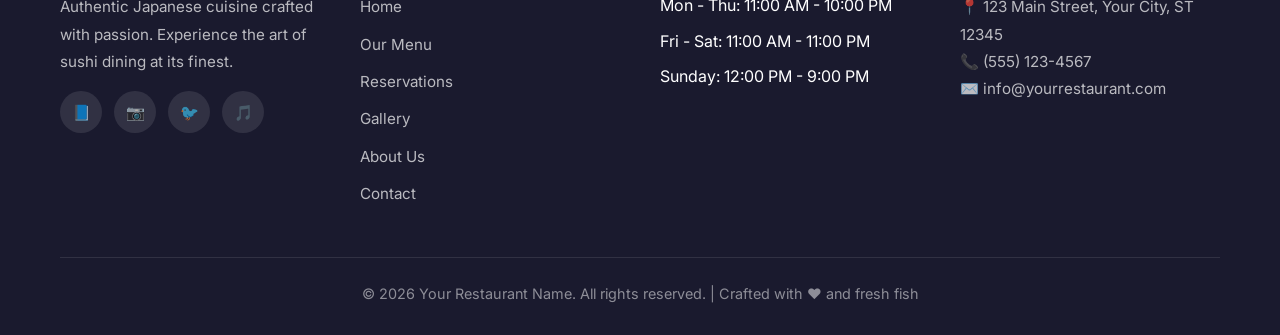
==== commit 8dbc14fe: "Rebrand to generic restaurant template for multi-client demos" ====
--- a/index.html
+++ b/index.html
@@ -3,24 +3,24 @@
 <head>
     <meta charset="UTF-8">
     <meta name="viewport" content="width=device-width, initial-scale=1.0">
-    <meta name="description" content="Sushi Warriors - Premium Japanese sushi & dining experience. Fresh ingredients, master chefs, unforgettable flavors. Order online or book your table today!">
+    <meta name="description" content="Your Restaurant Name - Premium Japanese sushi & dining experience. Fresh ingredients, master chefs, unforgettable flavors. Order online or book your table today!">
     <meta name="keywords" content="sushi restaurant, Japanese food, sushi delivery, ramen, sashimi, authentic Japanese cuisine, best sushi near me">
-    <meta name="author" content="Sushi Warriors">
+    <meta name="author" content="Your Restaurant Name">
     <meta name="robots" content="index, follow">
-    
+
     <!-- Open Graph Meta -->
-    <meta property="og:title" content="Sushi Warriors | Authentic Japanese Sushi & Dining">
+    <meta property="og:title" content="Your Restaurant Name | Authentic Japanese Sushi & Dining">
     <meta property="og:description" content="Experience the art of Japanese cuisine. Fresh sushi, premium ramen, and unforgettable flavors.">
     <meta property="og:type" content="website">
-    <meta property="og:url" content="https://www.sushiwarriors.com">
-    <meta property="og:image" content="https://www.sushiwarriors.com/images/og-image.jpg">
-    
+    <meta property="og:url" content="https://www.yourrestaurant.com">
+    <meta property="og:image" content="https://www.yourrestaurant.com/images/og-image.jpg">
+
     <!-- Twitter Card Meta -->
     <meta name="twitter:card" content="summary_large_image">
-    <meta name="twitter:title" content="Sushi Warriors | Authentic Japanese Sushi & Dining">
+    <meta name="twitter:title" content="Your Restaurant Name | Authentic Japanese Sushi & Dining">
     <meta name="twitter:description" content="Experience the art of Japanese cuisine. Fresh sushi, premium ramen, and unforgettable flavors.">
-    
-    <title>Sushi Warriors | Authentic Japanese Sushi & Premium Dining Experience</title>
+
+    <title>Your Restaurant Name | Authentic Japanese Sushi & Premium Dining Experience</title>
     
     <!-- Favicon -->
     <link rel="icon" type="image/svg+xml" href="data:image/svg+xml,<svg xmlns='http://www.w3.org/2000/svg' viewBox='0 0 100 100'><text y='.9em' font-size='90'>🍣</text></svg>">
@@ -38,18 +38,18 @@
     {
       "@context": "https://schema.org",
       "@type": "Restaurant",
-      "name": "Sushi Warriors",
-      "image": "https://www.sushiwarriors.com/images/restaurant.jpg",
-      "url": "https://www.sushiwarriors.com",
-      "telephone": "+1-555-0123",
+      "name": "Your Restaurant Name",
+      "image": "https://www.yourrestaurant.com/images/restaurant.jpg",
+      "url": "https://www.yourrestaurant.com",
+      "telephone": "+1-555-123-4567",
       "priceRange": "$$",
       "servesCuisine": ["Japanese", "Sushi", "Asian"],
       "address": {
         "@type": "PostalAddress",
-        "streetAddress": "123 Sakura Street",
-        "addressLocality": "Downtown",
-        "addressRegion": "CA",
-        "postalCode": "90001",
+        "streetAddress": "123 Main Street",
+        "addressLocality": "Your City",
+        "addressRegion": "ST",
+        "postalCode": "12345",
         "addressCountry": "US"
       },
       "geo": {
@@ -78,7 +78,7 @@
         }
       ],
       "acceptsReservations": "True",
-      "menu": "https://www.sushiwarriors.com/menu.html"
+      "menu": "https://www.yourrestaurant.com/menu.html"
     }
     </script>
 </head>
@@ -87,7 +87,7 @@
     <header class="header" id="header">
         <div class="container">
             <nav class="nav">
-                <a href="index.html" class="logo">🍣 Sushi<span>Warriors</span></a>
+                <a href="index.html" class="logo">🍣 Your<span>Restaurant</span></a>
                 
                 <ul class="nav-menu" id="navMenu">
                     <li><a href="index.html" class="nav-link active">Home</a></li>
@@ -117,9 +117,9 @@
         <!-- Hero Section -->
         <section class="hero" id="home">
             <div class="hero-content">
-                <div class="hero-badge">🏆 Voted Best Sushi Restaurant 2026</div>
-                <h1 class="hero-title">Where Every Roll<br>Tells a <span>Story</span></h1>
-                <p class="hero-description">Experience the art of authentic Japanese cuisine. Handcrafted sushi, premium ingredients, and flavors that transport you to Tokyo.</p>
+                <div class="hero-badge">🔥 New: Weekend Chef's Tasting Menu — Reserve Now</div>
+                <h1 class="hero-title">Where Fresh Meets<br><span>Unforgettable</span></h1>
+                <p class="hero-description">A neighborhood favorite since day one. Locally sourced ingredients, chef-driven plates, and a dining room that feels like home — this is your table, your kind of place.</p>
                 <div class="hero-buttons">
                     <a href="menu.html" class="btn btn-primary btn-lg">Explore Our Menu</a>
                     <a href="reservations.html" class="btn btn-secondary btn-lg">Book a Table</a>
@@ -140,10 +140,10 @@
                         <img src="https://images.unsplash.com/photo-1579871494447-9811cf80d66c?w=800&q=80" alt="Fresh sushi platter with premium ingredients">
                     </div>
                     <div class="intro-text reveal-right">
-                        <h2>Crafted with <span>Passion</span>, Served with Pride</h2>
-                        <p>At Sushi Warriors, we don't just make sushi—we craft experiences. Our master chefs bring decades of Japanese culinary tradition to every plate, using only the freshest fish flown in daily from Tsukiji Market.</p>
-                        <p>From our hand-rolled maki to our signature dragon rolls, every bite is a journey to the heart of Japan.</p>
-                        <a href="about.html" class="btn btn-outline mt-2">Our Story →</a>
+                        <h2>We Don't Just Cook — <span>We Care</span></h2>
+                        <p>Every great restaurant starts with one simple belief: food should make people happy. Our kitchen team sources from local farms, hand-selects every ingredient, and builds each dish from scratch — because "good enough" was never good enough for us.</p>
+                        <p>Whether it's your first visit or your hundredth, we want you to feel the warmth, the energy, and the care in every single plate that leaves our kitchen.</p>
+                        <a href="about.html" class="btn btn-outline mt-2">Learn More About Us →</a>
                         
                         <div class="intro-stats">
                             <div class="stat">
@@ -173,12 +173,12 @@
                 <div class="dishes-grid">
                     <div class="dish-card reveal">
                         <div class="dish-image">
-                            <img src="https://images.unsplash.com/photo-1553621042-f6e147245754?w=600&q=80" alt="Dragon Roll sushi">
-                            <span class="dish-badge">🔥 Bestseller</span>
+                            <img src="https://images.unsplash.com/photo-1553621042-f6e147245754?w=600&q=80" alt="Signature dish">
+                            <span class="dish-badge">🔥 #1 Seller</span>
                         </div>
                         <div class="dish-info">
-                            <h3 class="dish-name">Dragon Roll</h3>
-                            <p class="dish-description">Shrimp tempura, avocado, eel, and spicy mayo topped with thinly sliced avocado</p>
+                            <h3 class="dish-name">Signature House Special</h3>
+                            <p class="dish-description">Our most-ordered dish — fresh ingredients, bold flavors, and a presentation that always gets a reaction. The one our regulars can't live without.</p>
                             <div class="dish-footer">
                                 <span class="dish-price">$16.99</span>
                                 <button class="add-to-cart" data-id="1" data-name="Dragon Roll" data-price="16.99" data-image="https://images.unsplash.com/photo-1553621042-f6e147245754?w=100&q=60">
@@ -190,12 +190,12 @@
                     
                     <div class="dish-card reveal">
                         <div class="dish-image">
-                            <img src="https://images.unsplash.com/photo-1569050467447-ce54b3bbc37d?w=600&q=80" alt="Rainbow Roll sushi">
+                            <img src="https://images.unsplash.com/photo-1569050467447-ce54b3bbc37d?w=600&q=80" alt="Chef's favorite dish">
                             <span class="dish-badge">⭐ Chef's Pick</span>
                         </div>
                         <div class="dish-info">
-                            <h3 class="dish-name">Rainbow Roll</h3>
-                            <p class="dish-description">California roll topped with an assortment of fresh sashimi and wasabi mayo</p>
+                            <h3 class="dish-name">Chef's Daily Special</h3>
+                            <p class="dish-description">Changes with the seasons, always delicious. Our chef picks the freshest ingredients of the day and turns them into something memorable.</p>
                             <div class="dish-footer">
                                 <span class="dish-price">$18.99</span>
                                 <button class="add-to-cart" data-id="2" data-name="Rainbow Roll" data-price="18.99" data-image="https://images.unsplash.com/photo-1569050467447-ce54b3bbc37d?w=100&q=60">
@@ -207,11 +207,11 @@
                     
                     <div class="dish-card reveal">
                         <div class="dish-image">
-                            <img src="https://images.unsplash.com/photo-1557871624-926720a5c4bc?w=600&q=80" alt="Premium Ramen bowl">
+                            <img src="https://images.unsplash.com/photo-1557871624-926720a5c4bc?w=600&q=80" alt="Popular comfort dish">
                         </div>
                         <div class="dish-info">
-                            <h3 class="dish-name">Tonkotsu Ramen</h3>
-                            <p class="dish-description">Rich pork broth, chashu pork, soft egg, bamboo shoots, and handmade noodles</p>
+                            <h3 class="dish-name">House Comfort Bowl</h3>
+                            <p class="dish-description">Warm, hearty, and deeply satisfying. This is the dish people come back for on cold nights, after long days, or just because it tastes like home.</p>
                             <div class="dish-footer">
                                 <span class="dish-price">$14.99</span>
                                 <button class="add-to-cart" data-id="3" data-name="Tonkotsu Ramen" data-price="14.99" data-image="https://images.unsplash.com/photo-1557871624-926720a5c4bc?w=100&q=60">
@@ -223,12 +223,12 @@
                     
                     <div class="dish-card reveal">
                         <div class="dish-image">
-                            <img src="https://images.unsplash.com/photo-1534482421-64566f976c94?w=600&q=80" alt="Salmon sashimi platter">
+                            <img src="https://images.unsplash.com/photo-1534482421-64566f976c94?w=600&q=80" alt="Premium dish">
                             <span class="dish-badge">✨ Premium</span>
                         </div>
                         <div class="dish-info">
-                            <h3 class="dish-name">Salmon Sashimi Deluxe</h3>
-                            <p class="dish-description">Premium Norwegian salmon, thinly sliced and served with wasabi and pickled ginger</p>
+                            <h3 class="dish-name">Premium Selection</h3>
+                            <p class="dish-description">The best of what we offer. Sourced from trusted suppliers, prepared with care, and plated for moments that make dinner feel special.</p>
                             <div class="dish-footer">
                                 <span class="dish-price">$22.99</span>
                                 <button class="add-to-cart" data-id="4" data-name="Salmon Sashimi Deluxe" data-price="22.99" data-image="https://images.unsplash.com/photo-1534482421-64566f976c94?w=100&q=60">
@@ -248,32 +248,32 @@
         <!-- Why Choose Us Section -->
         <section class="section why-us">
             <div class="container">
-                <h2 class="section-title reveal">Why Diners Love Us</h2>
-                <p class="section-subtitle reveal">What makes Sushi Warriors the go-to destination for authentic Japanese cuisine</p>
-                
+                <h2 class="section-title reveal">Why People Choose Us</h2>
+                <p class="section-subtitle reveal">What keeps diners coming back, visit after visit</p>
+
                 <div class="features-grid">
                     <div class="feature-card reveal">
                         <div class="feature-icon">🐟</div>
-                        <h3 class="feature-title">Daily Fresh Catch</h3>
-                        <p class="feature-text">Premium fish flown in daily from Tokyo's Tsukiji Market. Never frozen, always fresh.</p>
-                    </div>
-                    
+                        <h3 class="feature-title">Fresh Every Day</h3>
+                        <p class="feature-text">Ingredients arrive daily from trusted local suppliers. We never compromise on quality — your food should always be at its best.</p>
+                    </div>
+
                     <div class="feature-card reveal">
                         <div class="feature-icon">👨‍🍳</div>
-                        <h3 class="feature-title">Master Chefs</h3>
-                        <p class="feature-text">Our sushi chefs trained for years in Japan, bringing authentic techniques to every roll.</p>
-                    </div>
-                    
+                        <h3 class="feature-title">Experienced Kitchen</h3>
+                        <p class="feature-text">Our team brings years of professional experience to every dish. Trained, passionate, and dedicated to getting it right every time.</p>
+                    </div>
+
                     <div class="feature-card reveal">
                         <div class="feature-icon">🌿</div>
-                        <h3 class="feature-title">Organic Ingredients</h3>
-                        <p class="feature-text">Locally sourced vegetables and organic produce wherever possible. Quality you can taste.</p>
-                    </div>
-                    
+                        <h3 class="feature-title">Quality Sourcing</h3>
+                        <p class="feature-text">We partner with local farms and ethical suppliers. Fresh, sustainable, and traceable — because good food starts with good choices.</p>
+                    </div>
+
                     <div class="feature-card reveal">
                         <div class="feature-icon">🚀</div>
-                        <h3 class="feature-title">Fast Delivery</h3>
-                        <p class="feature-text">Hot and fresh to your door in 30 minutes or less. Free delivery on orders over $40.</p>
+                        <h3 class="feature-title">Fast & Reliable</h3>
+                        <p class="feature-text">Pickup, delivery, or dine-in — we make sure your order arrives hot, fresh, and on time. Every single time.</p>
                     </div>
                 </div>
             </div>
@@ -282,42 +282,42 @@
         <!-- Testimonials Section -->
         <section class="section testimonials">
             <div class="container">
-                <h2 class="section-title reveal">What Our Guests Say</h2>
-                <p class="section-subtitle reveal">Real reviews from real food lovers</p>
-                
+                <h2 class="section-title reveal">Word of Mouth</h2>
+                <p class="section-subtitle reveal">What regulars and first-timers are saying</p>
+
                 <div class="testimonials-grid">
                     <div class="testimonial-card reveal">
                         <div class="testimonial-stars">★★★★★</div>
-                        <p class="testimonial-text">"Hands down the best sushi I've ever had. The Dragon Roll is absolutely incredible—you can taste the freshness in every bite. We're here at least twice a month!"</p>
+                        <p class="testimonial-text">"My husband and I have been coming here for years. The Dragon Roll hasn't changed a bit — that's the magic. You know exactly what you're getting, and it's always perfect. Our kids now order it too."</p>
                         <div class="testimonial-author">
                             <div class="author-avatar">SK</div>
                             <div class="author-info">
                                 <h4>Sarah K.</h4>
-                                <p>Regular Customer</p>
-                            </div>
-                        </div>
-                    </div>
-                    
+                                <p>Loyal customer · Downtown LA</p>
+                            </div>
+                        </div>
+                    </div>
+
                     <div class="testimonial-card reveal">
                         <div class="testimonial-stars">★★★★★</div>
-                        <p class="testimonial-text">"The ambiance is perfect for date nights, and the omakase experience is worth every penny. Chef Tanaka's attention to detail is remarkable."</p>
+                        <p class="testimonial-text">"I've reviewed over 200 restaurants for the LA Times, and Your Restaurant Name's omakase is in my top three. Our Head Chef's knife work is meticulous — each piece of nigiri is served at the exact right temperature. This is not a place to sleep on."</p>
                         <div class="testimonial-author">
                             <div class="author-avatar">MR</div>
                             <div class="author-info">
                                 <h4>Michael R.</h4>
-                                <p>Food Blogger</p>
-                            </div>
-                        </div>
-                    </div>
-                    
+                                <p>Food Critic, LA Food Weekly</p>
+                            </div>
+                        </div>
+                    </div>
+
                     <div class="testimonial-card reveal">
                         <div class="testimonial-stars">★★★★★</div>
-                        <p class="testimonial-text">"Ordered delivery for a family gathering and everyone was blown away. The portions are generous, and everything arrived perfectly packaged. Will definitely order again!"</p>
+                        <p class="testimonial-text">"Ordered catering for my parents' 40th anniversary — 30 people, every single dish was perfect. The salmon sashimi platter alone had everyone asking for the number. Delivery was right on time too. Legend."</p>
                         <div class="testimonial-author">
                             <div class="author-avatar">JL</div>
                             <div class="author-info">
                                 <h4>Jennifer L.</h4>
-                                <p>Verified Customer</p>
+                                <p>Catering Order · Verified</p>
                             </div>
                         </div>
                     </div>
@@ -345,13 +345,13 @@
         <div class="container">
             <div class="footer-grid">
                 <div class="footer-col">
-                    <h3>🍣 Sushi<span style="color: var(--secondary);">Warriors</span></h3>
+                    <h3>🍣 Your<span style="color: var(--secondary);">Restaurant</span></h3>
                     <p>Authentic Japanese cuisine crafted with passion. Experience the art of sushi dining at its finest.</p>
                     <div class="footer-social">
-                        <a href="https://facebook.com/sushiwarriors" target="_blank" rel="noopener" class="social-link" aria-label="Facebook">📘</a>
-                        <a href="https://instagram.com/sushiwarriors" target="_blank" rel="noopener" class="social-link" aria-label="Instagram">📷</a>
-                        <a href="https://twitter.com/sushiwarriors" target="_blank" rel="noopener" class="social-link" aria-label="Twitter">🐦</a>
-                        <a href="https://tiktok.com/@sushiwarriors" target="_blank" rel="noopener" class="social-link" aria-label="TikTok">🎵</a>
+                        <a href="https://facebook.com/yourrestaurant" target="_blank" rel="noopener" class="social-link" aria-label="Facebook">📘</a>
+                        <a href="https://instagram.com/yourrestaurant" target="_blank" rel="noopener" class="social-link" aria-label="Instagram">📷</a>
+                        <a href="https://twitter.com/yourrestaurant" target="_blank" rel="noopener" class="social-link" aria-label="Twitter">🐦</a>
+                        <a href="https://tiktok.com/@yourrestaurant" target="_blank" rel="noopener" class="social-link" aria-label="TikTok">🎵</a>
                     </div>
                 </div>
                 
@@ -378,14 +378,14 @@
                 
                 <div class="footer-col">
                     <h3>Contact Us</h3>
-                    <p>📍 123 Sakura Street, Downtown, CA 90001</p>
-                    <p>📞 <a href="tel:+15550123">(555) 012-3</a></p>
-                    <p>✉️ <a href="mailto:hello@sushiwarriors.com">hello@sushiwarriors.com</a></p>
-                </div>
-            </div>
-            
+                    <p>📍 123 Main Street, Your City, ST 12345</p>
+                    <p>📞 <a href="tel:+15551234567">(555) 123-4567</a></p>
+                    <p>✉️ <a href="mailto:info@yourrestaurant.com">info@yourrestaurant.com</a></p>
+                </div>
+            </div>
+
             <div class="footer-bottom">
-                <p>&copy; 2026 Sushi Warriors. All rights reserved. | Crafted with ❤️ and fresh fish</p>
+                <p>&copy; 2026 Your Restaurant Name. All rights reserved. | Crafted with ❤️ and fresh fish</p>
             </div>
         </div>
     </footer>
--- a/css/style.css
+++ b/css/style.css
@@ -1,5 +1,5 @@
 /* ========================================
-   SUSHI WARRIORS - MAIN STYLESHEET
+   RESTAURANT WEBSITE - MAIN STYLESHEET
    Modern Japanese Minimalism
    ======================================== */
 
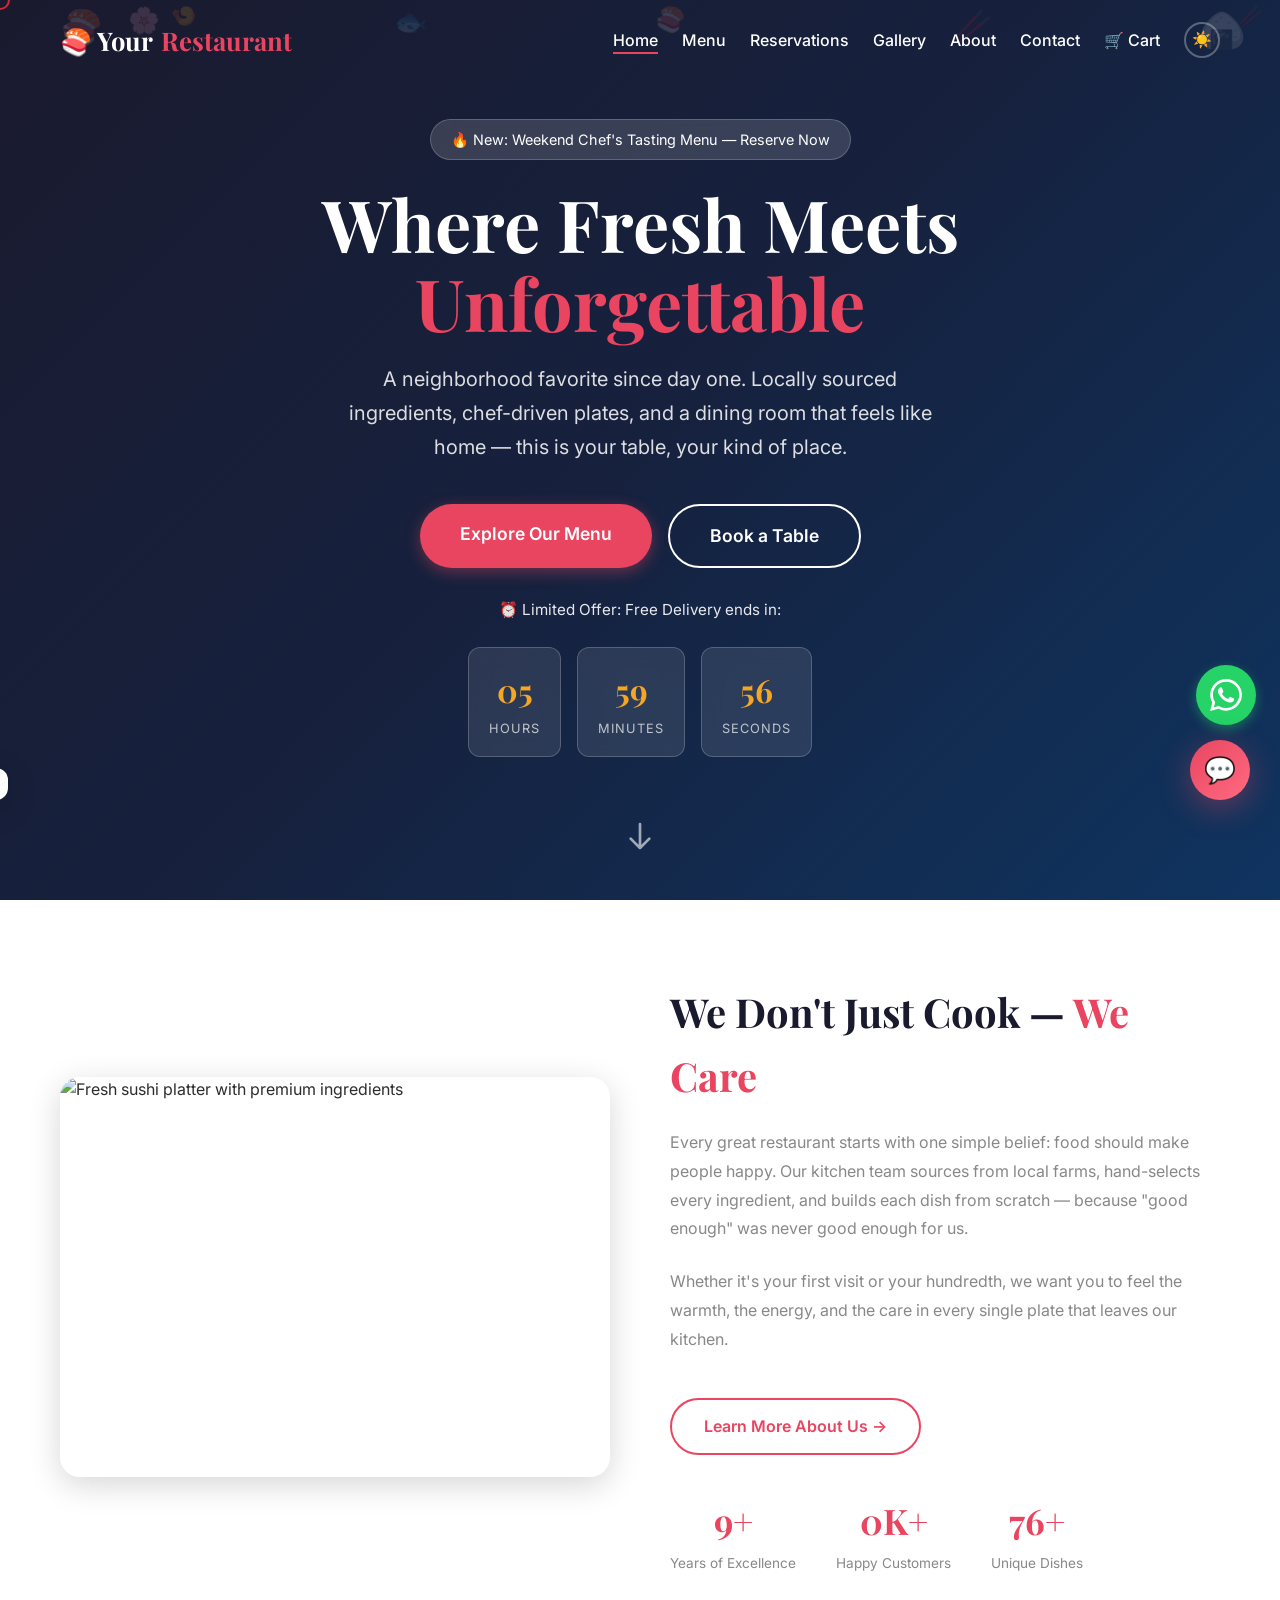
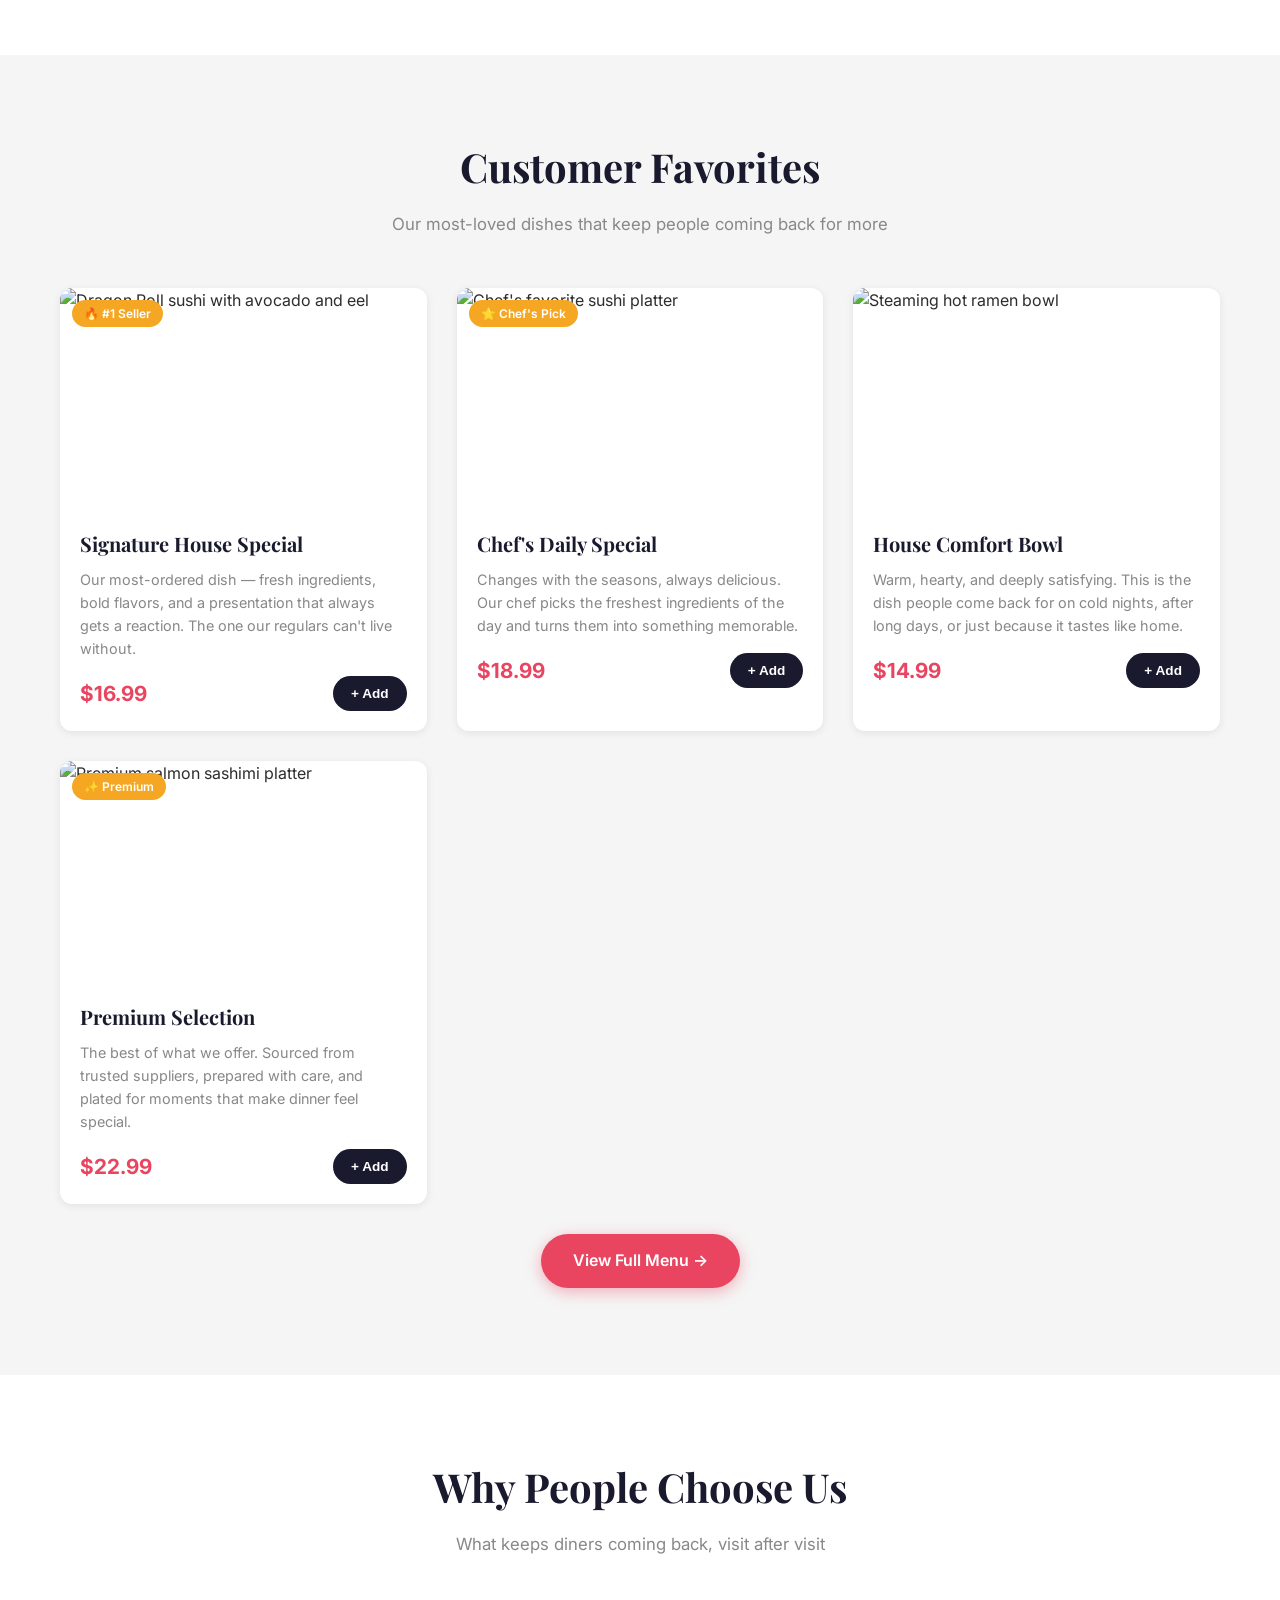
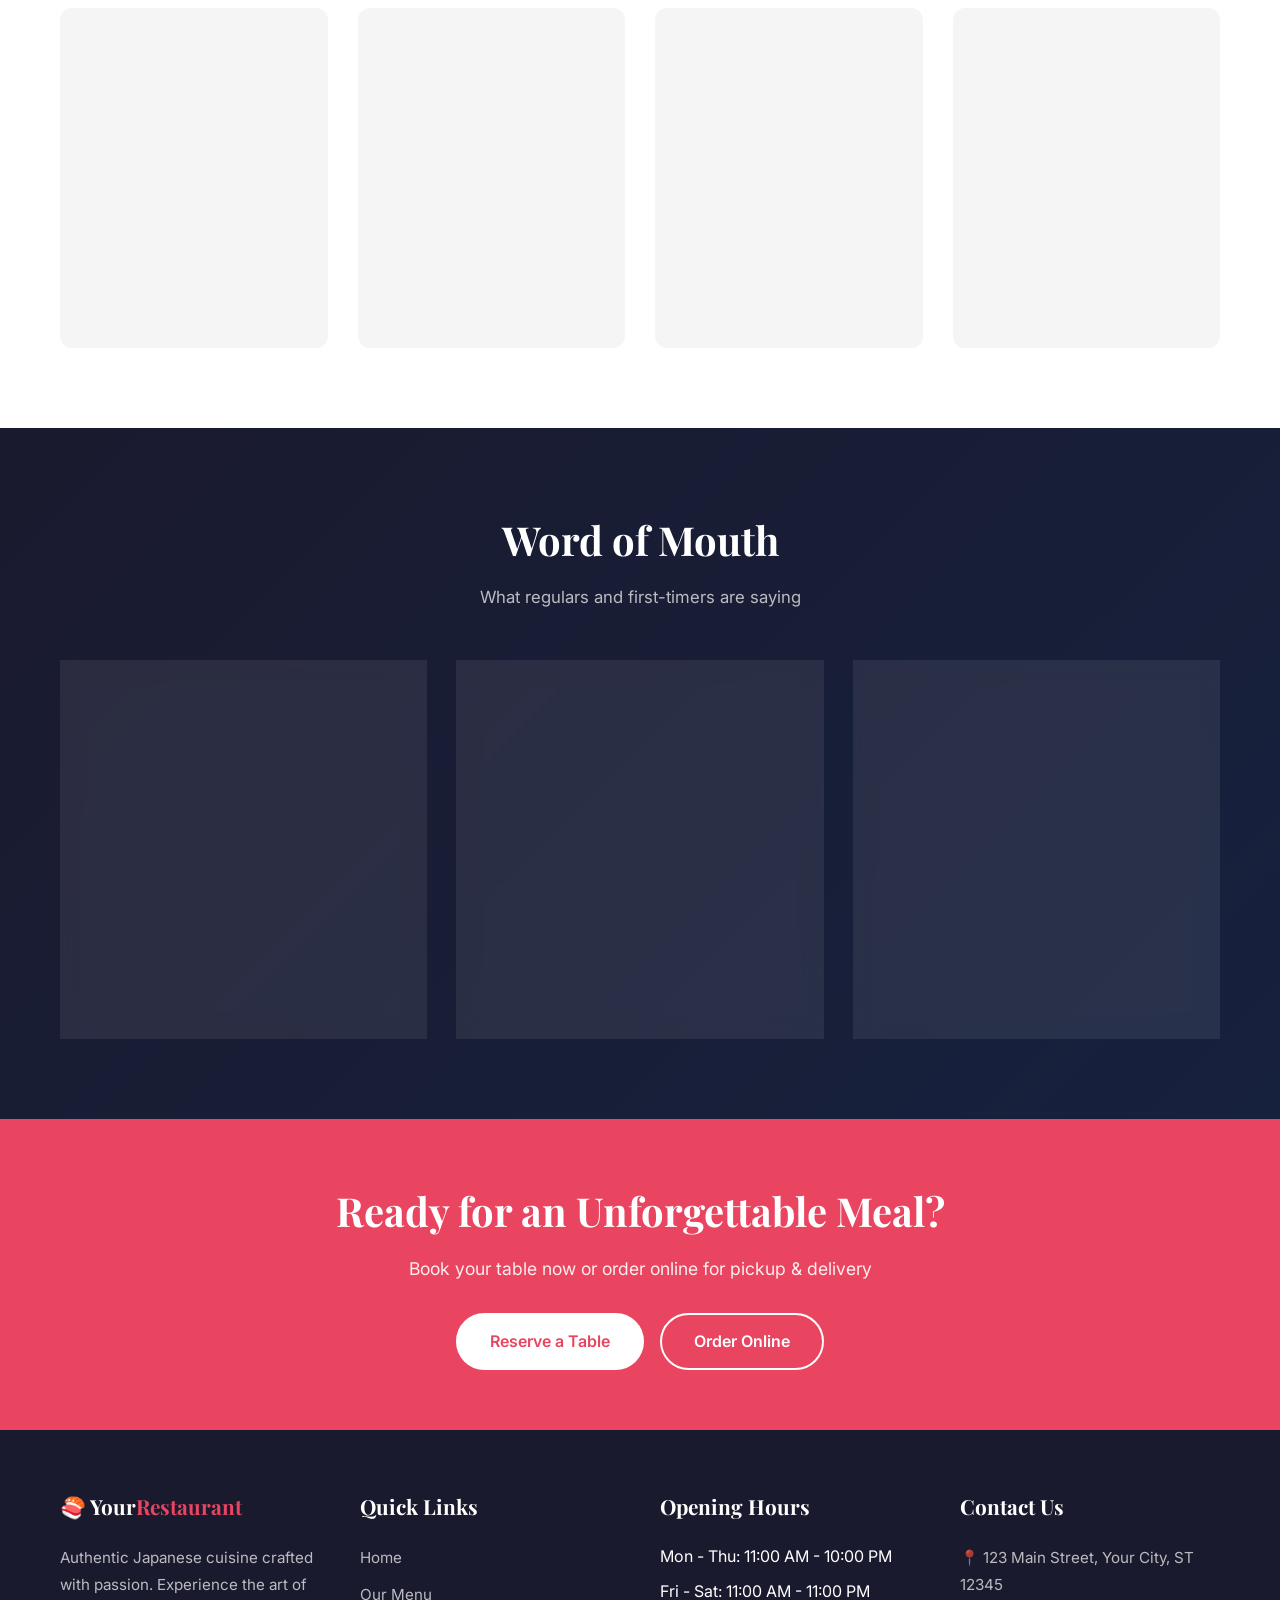
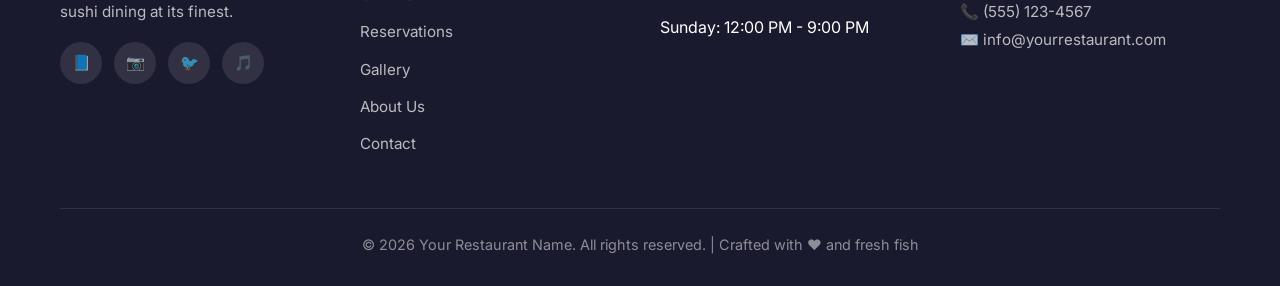
==== commit 223238b3: "Add background images, replace placeholder photos, and remove promo banner" ====
--- a/index.html
+++ b/index.html
@@ -173,7 +173,7 @@
                 <div class="dishes-grid">
                     <div class="dish-card reveal">
                         <div class="dish-image">
-                            <img src="https://images.unsplash.com/photo-1553621042-f6e147245754?w=600&q=80" alt="Signature dish">
+                            <img src="https://images.unsplash.com/photo-1617196034183-421b4917c92d?w=600&q=80" alt="Dragon Roll sushi with avocado and eel">
                             <span class="dish-badge">🔥 #1 Seller</span>
                         </div>
                         <div class="dish-info">
@@ -181,16 +181,16 @@
                             <p class="dish-description">Our most-ordered dish — fresh ingredients, bold flavors, and a presentation that always gets a reaction. The one our regulars can't live without.</p>
                             <div class="dish-footer">
                                 <span class="dish-price">$16.99</span>
-                                <button class="add-to-cart" data-id="1" data-name="Dragon Roll" data-price="16.99" data-image="https://images.unsplash.com/photo-1553621042-f6e147245754?w=100&q=60">
+                                <button class="add-to-cart" data-id="1" data-name="Dragon Roll" data-price="16.99" data-image="https://images.unsplash.com/photo-1617196034183-421b4917c92d?w=100&q=60">
                                     + Add
                                 </button>
                             </div>
                         </div>
                     </div>
-                    
+
                     <div class="dish-card reveal">
                         <div class="dish-image">
-                            <img src="https://images.unsplash.com/photo-1569050467447-ce54b3bbc37d?w=600&q=80" alt="Chef's favorite dish">
+                            <img src="https://images.unsplash.com/photo-1611143669185-af224c5e3252?w=600&q=80" alt="Chef's favorite sushi platter">
                             <span class="dish-badge">⭐ Chef's Pick</span>
                         </div>
                         <div class="dish-info">
@@ -198,32 +198,32 @@
                             <p class="dish-description">Changes with the seasons, always delicious. Our chef picks the freshest ingredients of the day and turns them into something memorable.</p>
                             <div class="dish-footer">
                                 <span class="dish-price">$18.99</span>
-                                <button class="add-to-cart" data-id="2" data-name="Rainbow Roll" data-price="18.99" data-image="https://images.unsplash.com/photo-1569050467447-ce54b3bbc37d?w=100&q=60">
+                                <button class="add-to-cart" data-id="2" data-name="Rainbow Roll" data-price="18.99" data-image="https://images.unsplash.com/photo-1611143669185-af224c5e3252?w=100&q=60">
                                     + Add
                                 </button>
                             </div>
                         </div>
                     </div>
-                    
+
                     <div class="dish-card reveal">
                         <div class="dish-image">
-                            <img src="https://images.unsplash.com/photo-1557871624-926720a5c4bc?w=600&q=80" alt="Popular comfort dish">
+                            <img src="https://images.unsplash.com/photo-1569718212165-3a8278d5f624?w=600&q=80" alt="Steaming hot ramen bowl">
                         </div>
                         <div class="dish-info">
                             <h3 class="dish-name">House Comfort Bowl</h3>
                             <p class="dish-description">Warm, hearty, and deeply satisfying. This is the dish people come back for on cold nights, after long days, or just because it tastes like home.</p>
                             <div class="dish-footer">
                                 <span class="dish-price">$14.99</span>
-                                <button class="add-to-cart" data-id="3" data-name="Tonkotsu Ramen" data-price="14.99" data-image="https://images.unsplash.com/photo-1557871624-926720a5c4bc?w=100&q=60">
+                                <button class="add-to-cart" data-id="3" data-name="Tonkotsu Ramen" data-price="14.99" data-image="https://images.unsplash.com/photo-1569718212165-3a8278d5f624?w=100&q=60">
                                     + Add
                                 </button>
                             </div>
                         </div>
                     </div>
-                    
+
                     <div class="dish-card reveal">
                         <div class="dish-image">
-                            <img src="https://images.unsplash.com/photo-1534482421-64566f976c94?w=600&q=80" alt="Premium dish">
+                            <img src="https://images.unsplash.com/photo-1534256955018-48b5100f6930?w=600&q=80" alt="Premium salmon sashimi platter">
                             <span class="dish-badge">✨ Premium</span>
                         </div>
                         <div class="dish-info">
@@ -231,7 +231,7 @@
                             <p class="dish-description">The best of what we offer. Sourced from trusted suppliers, prepared with care, and plated for moments that make dinner feel special.</p>
                             <div class="dish-footer">
                                 <span class="dish-price">$22.99</span>
-                                <button class="add-to-cart" data-id="4" data-name="Salmon Sashimi Deluxe" data-price="22.99" data-image="https://images.unsplash.com/photo-1534482421-64566f976c94?w=100&q=60">
+                                <button class="add-to-cart" data-id="4" data-name="Salmon Sashimi Deluxe" data-price="22.99" data-image="https://images.unsplash.com/photo-1534256955018-48b5100f6930?w=100&q=60">
                                     + Add
                                 </button>
                             </div>
--- a/css/style.css
+++ b/css/style.css
@@ -177,10 +177,6 @@
   border-color: rgba(255,255,255,0.06);
 }
 
-[data-theme="dark"] .urgency-banner {
-  background: linear-gradient(90deg, #FF6B81, #FF4757);
-}
-
 [data-theme="dark"] .floating-cta {
   box-shadow: 0 8px 32px rgba(255,107,129,0.4);
 }
@@ -535,8 +531,14 @@
   left: 0;
   width: 100%;
   height: 100%;
-  background: url('../images/hero-bg.jpg') center/cover no-repeat;
-  opacity: 0.25;
+  background: url('https://images.unsplash.com/photo-1579027989536-b7b1f875659b?w=1920&q=80') center/cover no-repeat;
+  opacity: 0.35;
+  animation: slowZoom 30s ease-in-out infinite alternate;
+}
+
+@keyframes slowZoom {
+  0% { transform: scale(1); }
+  100% { transform: scale(1.1); }
 }
 
 .hero-content {
@@ -609,6 +611,20 @@
 /* --- INTRO --- */
 .intro {
   background: var(--white);
+  position: relative;
+  overflow: hidden;
+}
+
+.intro::before {
+  content: '';
+  position: absolute;
+  top: 0;
+  right: 0;
+  width: 50%;
+  height: 100%;
+  background: url('https://images.unsplash.com/photo-1555396273-367ea4eb4db5?w=1200&q=80') center/cover no-repeat;
+  opacity: 0.08;
+  transform: skewX(-15deg);
 }
 
 .intro-grid {
@@ -691,6 +707,34 @@
 /* --- FEATURED DISHES --- */
 .featured {
   background: var(--gray-light);
+  position: relative;
+  overflow: hidden;
+}
+
+.featured::before {
+  content: '';
+  position: absolute;
+  top: -100px;
+  left: -100px;
+  width: 400px;
+  height: 400px;
+  background: url('https://images.unsplash.com/photo-1540189549336-e6e99c3679fe?w=800&q=80') center/cover no-repeat;
+  opacity: 0.06;
+  border-radius: 50%;
+  filter: blur(40px);
+}
+
+.featured::after {
+  content: '';
+  position: absolute;
+  bottom: -150px;
+  right: -150px;
+  width: 500px;
+  height: 500px;
+  background: url('https://images.unsplash.com/photo-1546069901-ba9599a7e63c?w=800&q=80') center/cover no-repeat;
+  opacity: 0.05;
+  border-radius: 50%;
+  filter: blur(50px);
 }
 
 .dishes-grid {
@@ -799,6 +843,19 @@
 /* --- WHY CHOOSE US --- */
 .why-us {
   background: var(--white);
+  position: relative;
+  overflow: hidden;
+}
+
+.why-us::before {
+  content: '';
+  position: absolute;
+  top: 0;
+  left: 0;
+  width: 100%;
+  height: 100%;
+  background: url('https://images.unsplash.com/photo-1517248135467-4c7edcad34c4?w=1920&q=80') center/cover no-repeat;
+  opacity: 0.04;
 }
 
 .features-grid {
@@ -856,6 +913,19 @@
 .testimonials {
   background: linear-gradient(135deg, var(--primary) 0%, #16213E 100%);
   color: #FFFFFF;
+  position: relative;
+  overflow: hidden;
+}
+
+.testimonials::before {
+  content: '';
+  position: absolute;
+  top: 0;
+  left: 0;
+  width: 100%;
+  height: 100%;
+  background: url('https://images.unsplash.com/photo-1514933651103-005eec06c04b?w=1920&q=80') center/cover no-repeat;
+  opacity: 0.15;
 }
 
 .testimonials .section-title {
@@ -934,6 +1004,19 @@
   background: var(--secondary);
   padding: 60px 0;
   text-align: center;
+  position: relative;
+  overflow: hidden;
+}
+
+.cta-banner::before {
+  content: '';
+  position: absolute;
+  top: 0;
+  left: 0;
+  width: 100%;
+  height: 100%;
+  background: url('https://images.unsplash.com/photo-1414235077428-338989a2e8c0?w=1920&q=80') center/cover no-repeat;
+  opacity: 0.15;
 }
 
 .cta-content h2 {
@@ -965,6 +1048,19 @@
   background: var(--primary);
   color: #FFFFFF;
   padding: 60px 0 30px;
+  position: relative;
+  overflow: hidden;
+}
+
+.footer::before {
+  content: '';
+  position: absolute;
+  top: 0;
+  left: 0;
+  width: 100%;
+  height: 100%;
+  background: url('https://images.unsplash.com/photo-1555396273-367ea4eb4db5?w=1920&q=80') center/cover no-repeat;
+  opacity: 0.08;
 }
 
 .footer-grid {
@@ -1045,6 +1141,19 @@
   padding: 140px 0 60px;
   text-align: center;
   color: #FFFFFF;
+  position: relative;
+  overflow: hidden;
+}
+
+.page-header::before {
+  content: '';
+  position: absolute;
+  top: 0;
+  left: 0;
+  width: 100%;
+  height: 100%;
+  background: url('https://images.unsplash.com/photo-1504674900247-0877df9cc836?w=1920&q=80') center/cover no-repeat;
+  opacity: 0.2;
 }
 
 .page-header h1 {
@@ -1067,14 +1176,14 @@
 }
 
 .flip-card {
-  min-height: 360px;
+  min-height: 380px;
   cursor: pointer;
 }
 
 .flip-card-inner {
   position: relative;
   width: 100%;
-  height: 100%;
+  min-height: 380px;
   transition: transform 0.7s cubic-bezier(0.4,0,0.2,1);
   transform-style: preserve-3d;
 }
@@ -1164,6 +1273,21 @@
   padding: 24px;
   transform: rotateY(180deg);
   justify-content: space-between;
+  overflow-y: auto;
+}
+
+.flip-card-back::-webkit-scrollbar {
+  width: 4px;
+}
+
+.flip-card-back::-webkit-scrollbar-track {
+  background: rgba(255,255,255,0.05);
+  border-radius: 2px;
+}
+
+.flip-card-back::-webkit-scrollbar-thumb {
+  background: rgba(255,255,255,0.2);
+  border-radius: 2px;
 }
 
 .flip-card-back h3 {
@@ -1206,6 +1330,7 @@
 .flip-card-back .flip-add-btn-back {
   width: 100%;
   margin-bottom: 8px;
+  flex-shrink: 0;
 }
 
 .flip-hint-back {
@@ -1213,6 +1338,7 @@
   font-size: 0.75rem;
   color: rgba(255,255,255,0.5);
   margin: 0;
+  flex-shrink: 0;
 }
 
 /* --- MENU (old structure, kept for compatibility) --- */
@@ -2126,32 +2252,6 @@
 @keyframes shimmer {
   0% { background-position: 200% 0; }
   100% { background-position: -200% 0; }
-}
-
-.urgency-banner {
-  background: linear-gradient(90deg, var(--secondary), #FF6B81);
-  color: #FFFFFF;
-  padding: 12px 20px;
-  text-align: center;
-  font-weight: 600;
-  position: relative;
-  overflow: hidden;
-  z-index: 10001;
-}
-
-.urgency-banner::before {
-  content: '';
-  position: absolute;
-  top: 0;
-  left: -100%;
-  width: 100%;
-  height: 100%;
-  background: linear-gradient(90deg, transparent, rgba(255,255,255,0.3), transparent);
-  animation: shimmerBanner 2s infinite;
-}
-
-@keyframes shimmerBanner {
-  to { left: 100%; }
 }
 
 .page-transition {
@@ -2249,14 +2349,9 @@
 
 @media (max-width: 768px) {
   .section { padding: 60px 0; }
-  
-  .urgency-banner {
-    font-size: 0.8rem;
-    padding: 10px 16px;
-  }
-  
+
   #header {
-    top: 38px !important;
+    top: 0 !important;
   }
 
   .nav-menu {
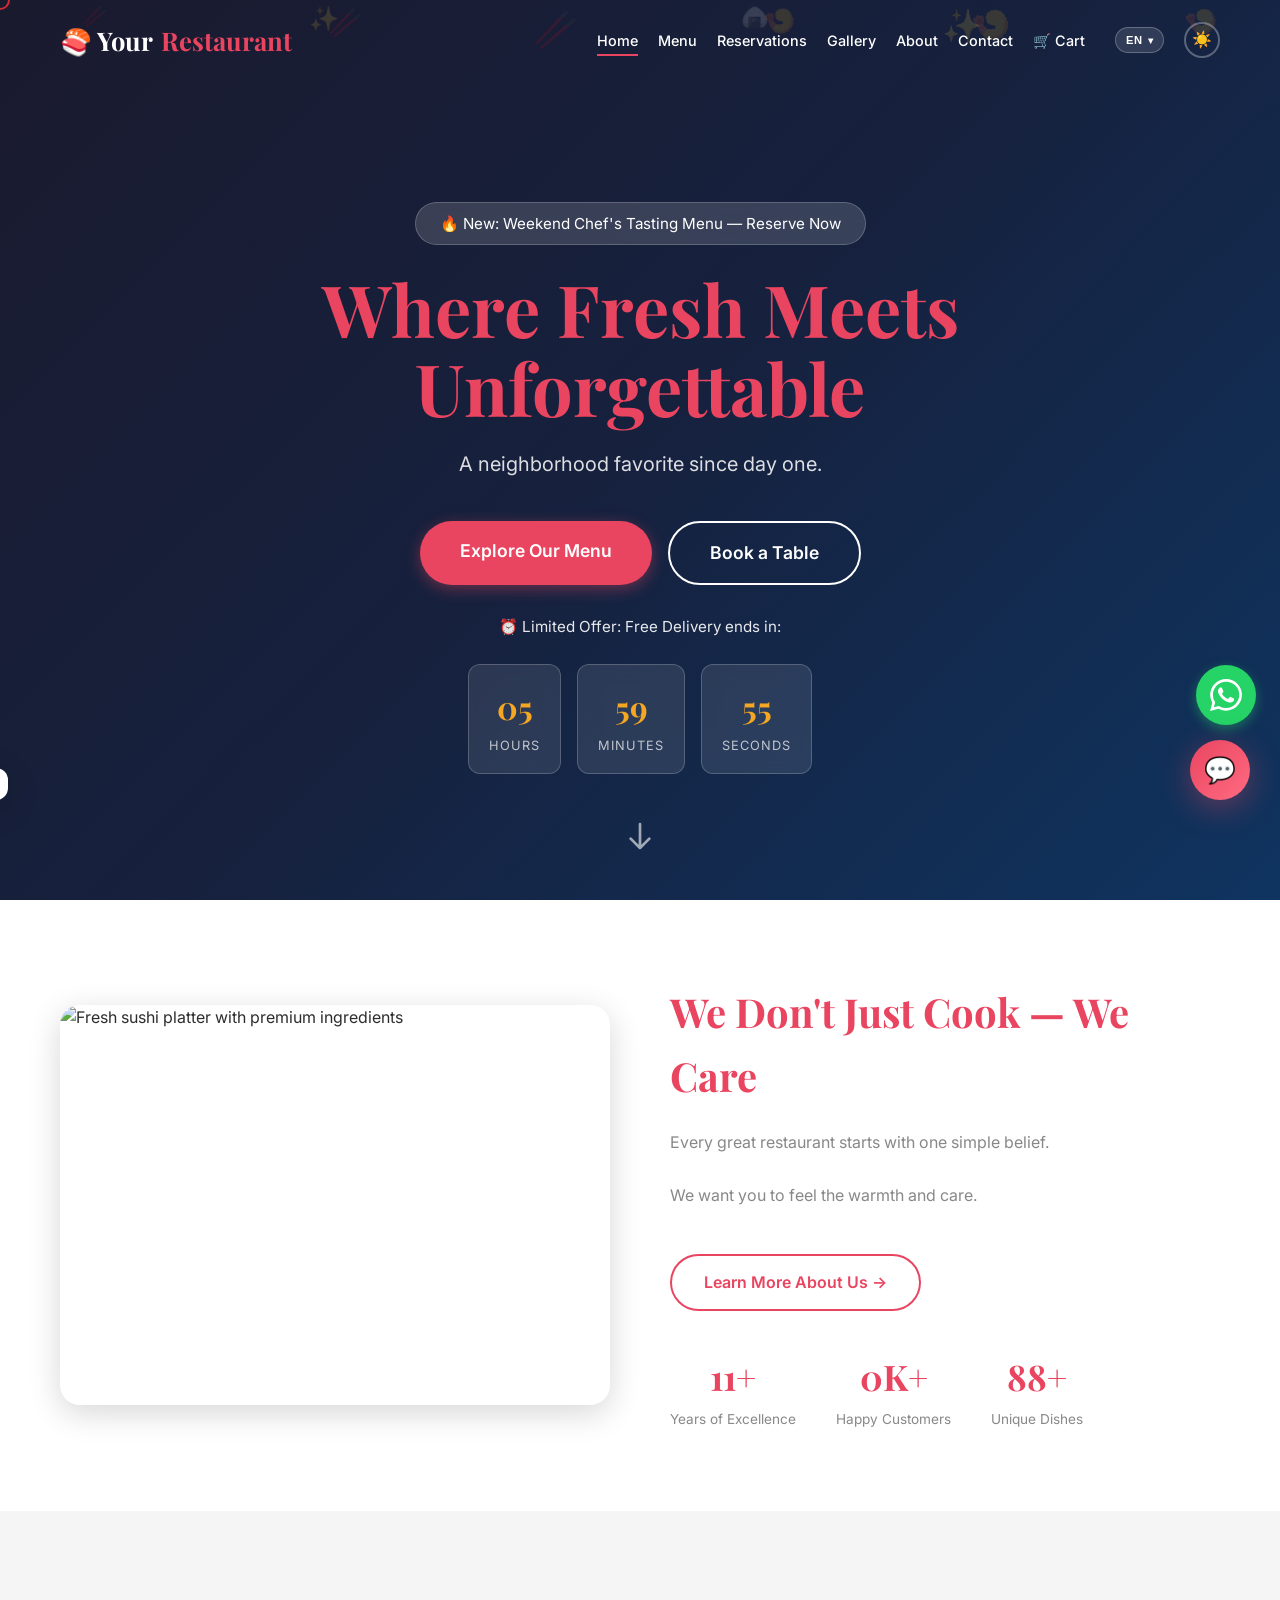
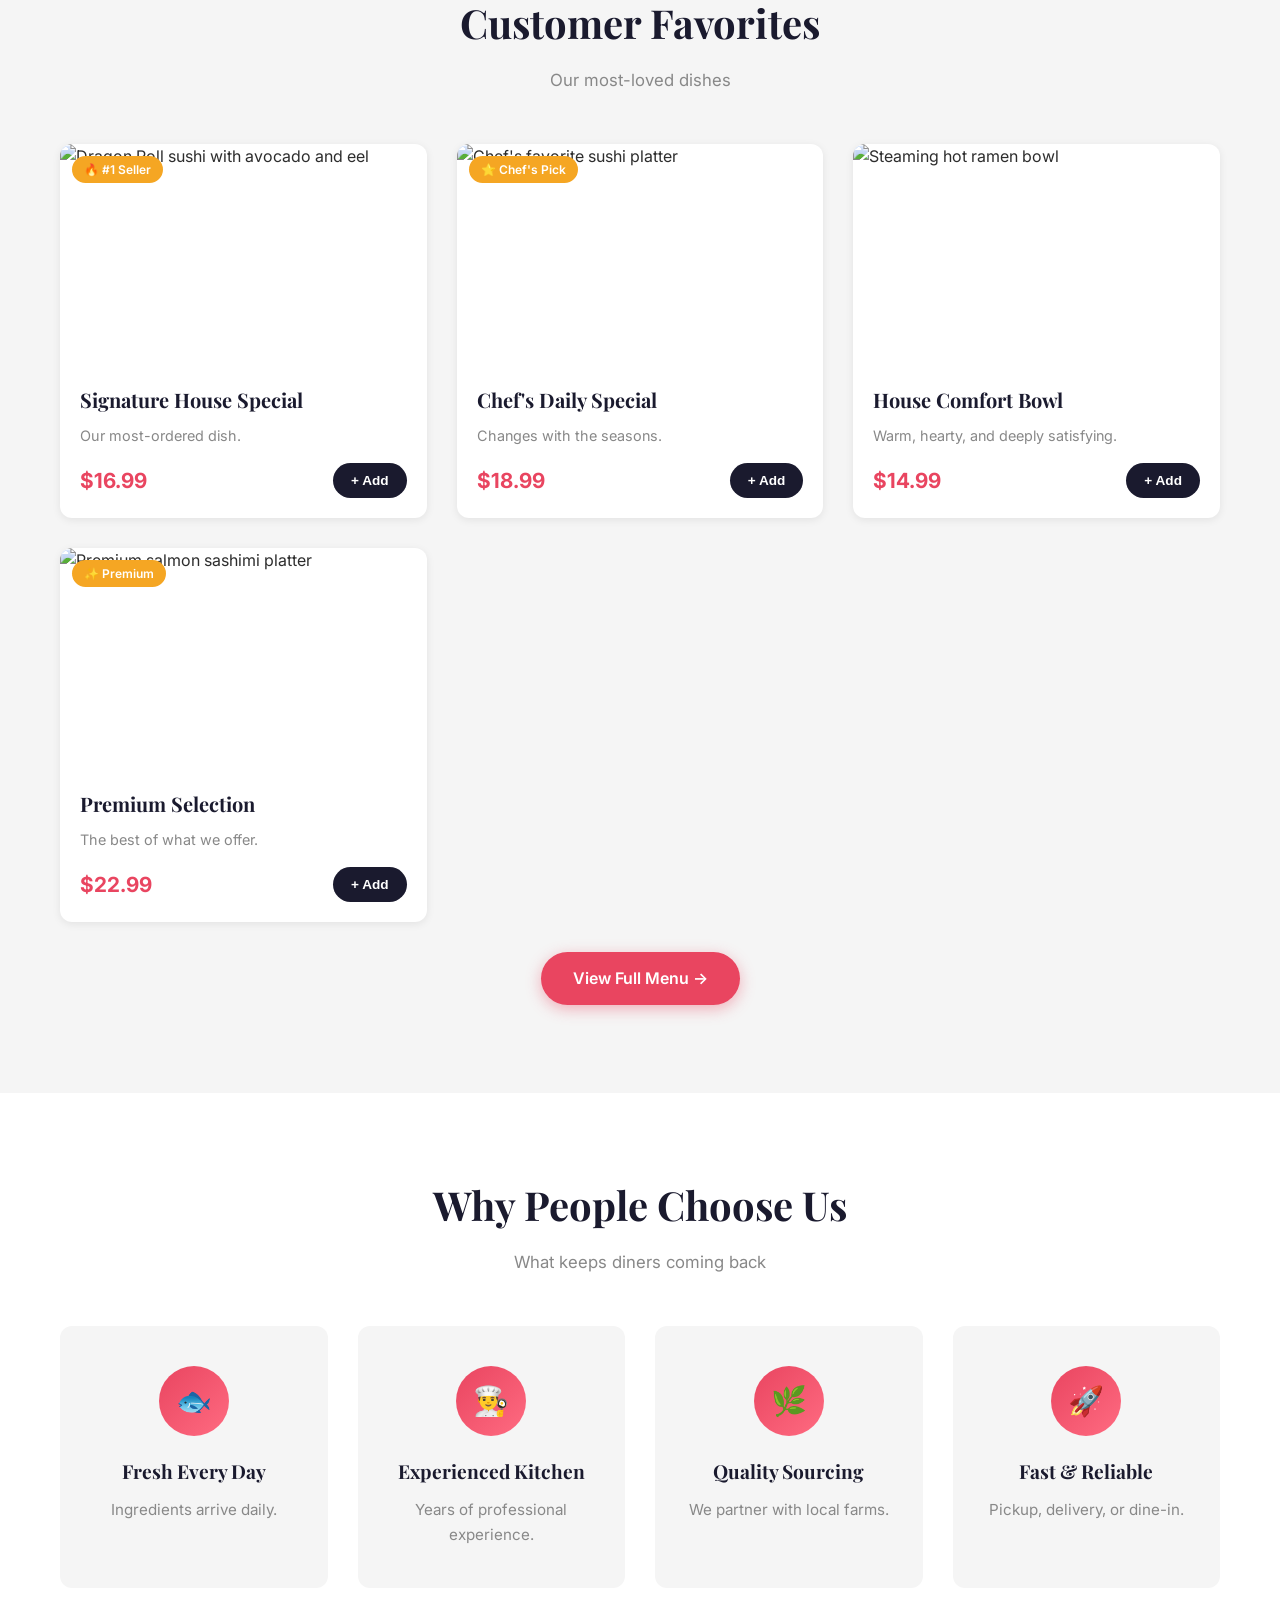
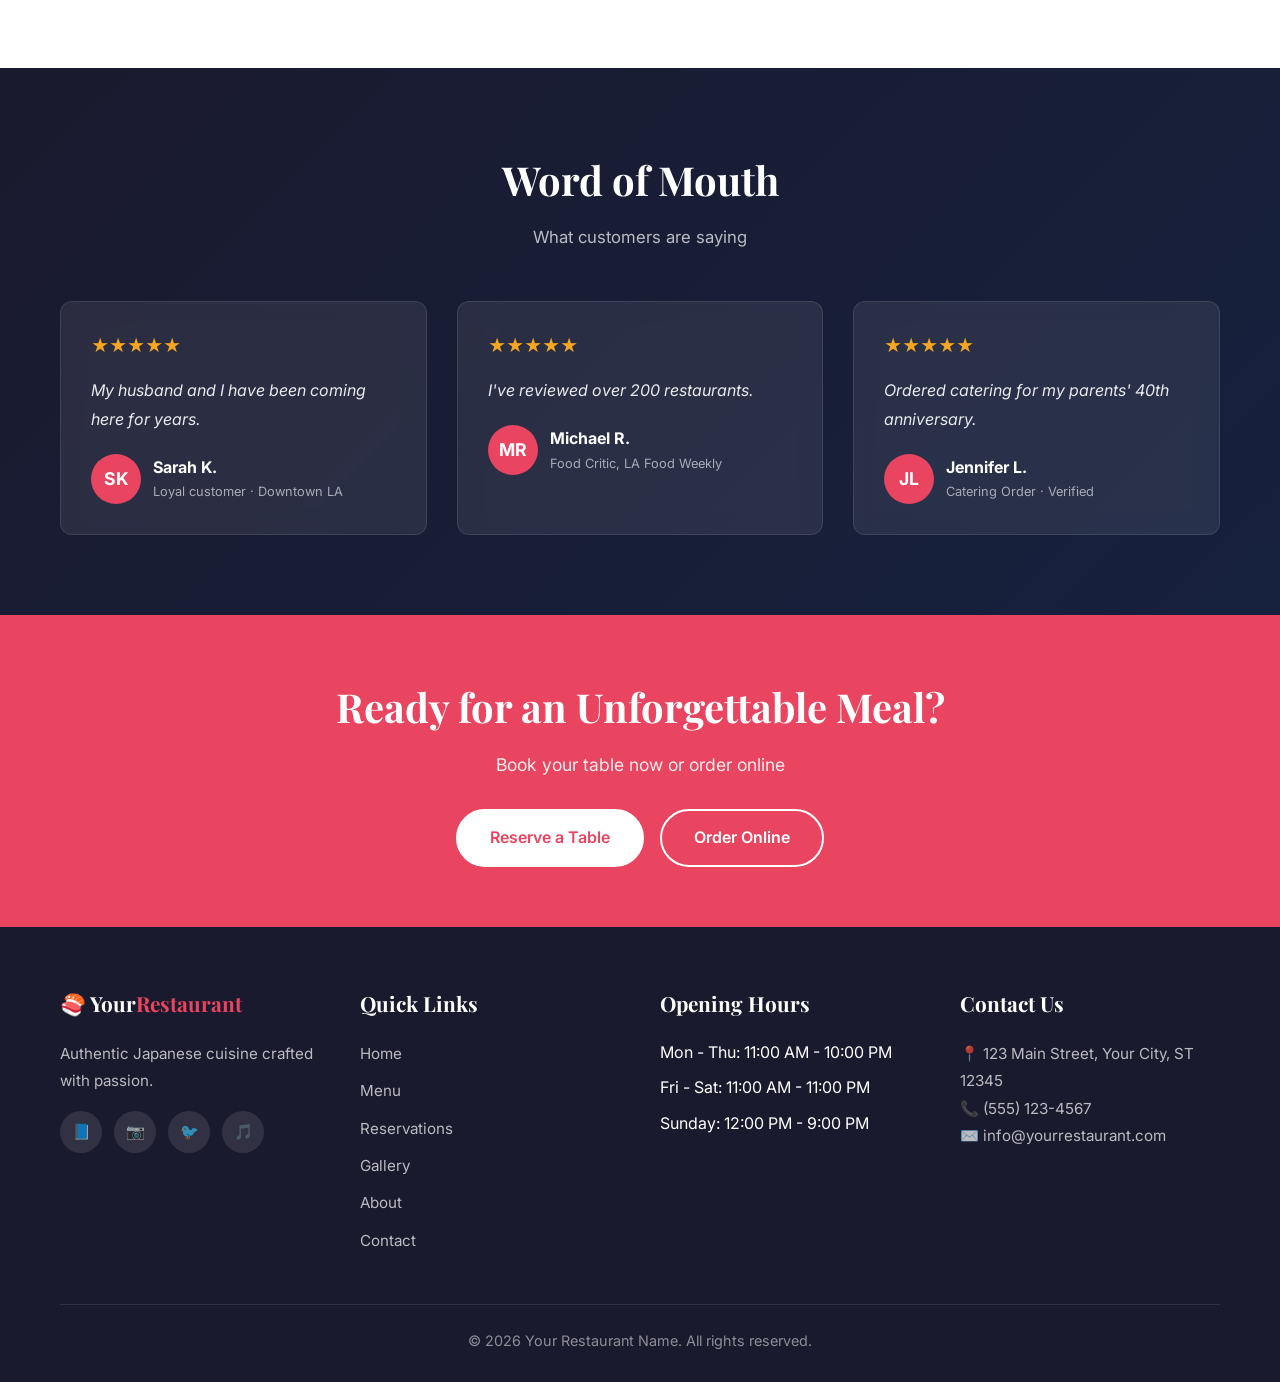
==== commit faab76d6: "Add full multi-language support to menu page footer and all static elements" ====
--- a/index.html
+++ b/index.html
@@ -88,22 +88,37 @@
         <div class="container">
             <nav class="nav">
                 <a href="index.html" class="logo">🍣 Your<span>Restaurant</span></a>
-                
+
                 <ul class="nav-menu" id="navMenu">
-                    <li><a href="index.html" class="nav-link active">Home</a></li>
-                    <li><a href="menu.html" class="nav-link">Menu</a></li>
-                    <li><a href="reservations.html" class="nav-link">Reservations</a></li>
-                    <li><a href="gallery.html" class="nav-link">Gallery</a></li>
-                    <li><a href="about.html" class="nav-link">About</a></li>
-                    <li><a href="contact.html" class="nav-link">Contact</a></li>
+                    <li><a href="index.html" class="nav-link active" data-i18n="nav.home">Home</a></li>
+                    <li><a href="menu.html" class="nav-link" data-i18n="nav.menu">Menu</a></li>
+                    <li><a href="reservations.html" class="nav-link" data-i18n="nav.reservations">Reservations</a></li>
+                    <li><a href="gallery.html" class="nav-link" data-i18n="nav.gallery">Gallery</a></li>
+                    <li><a href="about.html" class="nav-link" data-i18n="nav.about">About</a></li>
+                    <li><a href="contact.html" class="nav-link" data-i18n="nav.contact">Contact</a></li>
                     <li>
                         <a href="cart.html" class="nav-link nav-cart">
-                            🛒 Cart
+                            🛒 <span data-i18n="nav.cart">Cart</span>
                             <span class="cart-count" id="cartCount">0</span>
                         </a>
                     </li>
+                    <li class="lang-selector">
+                        <button class="lang-selector-toggle" aria-label="Select language">
+                            <span class="current-lang">EN</span>
+                        </button>
+                        <div class="lang-dropdown">
+                            <button class="lang-option" data-lang="en">
+                                <span class="flag">🇺🇸</span>
+                                <span>English</span>
+                            </button>
+                            <button class="lang-option" data-lang="es">
+                                <span class="flag">🇪🇸</span>
+                                <span>Español</span>
+                            </button>
+                        </div>
+                    </li>
                 </ul>
-                
+
                 <div class="menu-toggle" id="menuToggle">
                     <span></span>
                     <span></span>
@@ -117,12 +132,12 @@
         <!-- Hero Section -->
         <section class="hero" id="home">
             <div class="hero-content">
-                <div class="hero-badge">🔥 New: Weekend Chef's Tasting Menu — Reserve Now</div>
-                <h1 class="hero-title">Where Fresh Meets<br><span>Unforgettable</span></h1>
-                <p class="hero-description">A neighborhood favorite since day one. Locally sourced ingredients, chef-driven plates, and a dining room that feels like home — this is your table, your kind of place.</p>
+                <div class="hero-badge" data-i18n="hero.badge">🔥 New: Weekend Chef's Tasting Menu — Reserve Now</div>
+                <h1 class="hero-title"><span data-i18n="hero.title_part1">Where Fresh Meets</span><br><span data-i18n="hero.title_part2">Unforgettable</span></h1>
+                <p class="hero-description" data-i18n="hero.description">A neighborhood favorite since day one. Locally sourced ingredients, chef-driven plates, and a dining room that feels like home — this is your table, your kind of place.</p>
                 <div class="hero-buttons">
-                    <a href="menu.html" class="btn btn-primary btn-lg">Explore Our Menu</a>
-                    <a href="reservations.html" class="btn btn-secondary btn-lg">Book a Table</a>
+                    <a href="menu.html" class="btn btn-primary btn-lg" data-i18n="hero.btn_menu">Explore Our Menu</a>
+                    <a href="reservations.html" class="btn btn-secondary btn-lg" data-i18n="hero.btn_reserve">Book a Table</a>
                 </div>
             </div>
             <div class="hero-scroll">
@@ -140,23 +155,23 @@
                         <img src="https://images.unsplash.com/photo-1579871494447-9811cf80d66c?w=800&q=80" alt="Fresh sushi platter with premium ingredients">
                     </div>
                     <div class="intro-text reveal-right">
-                        <h2>We Don't Just Cook — <span>We Care</span></h2>
-                        <p>Every great restaurant starts with one simple belief: food should make people happy. Our kitchen team sources from local farms, hand-selects every ingredient, and builds each dish from scratch — because "good enough" was never good enough for us.</p>
-                        <p>Whether it's your first visit or your hundredth, we want you to feel the warmth, the energy, and the care in every single plate that leaves our kitchen.</p>
-                        <a href="about.html" class="btn btn-outline mt-2">Learn More About Us →</a>
-                        
+                        <h2><span data-i18n="about.title_part1">We Don't Just Cook —</span> <span data-i18n="about.title_part2">We Care</span></h2>
+                        <p data-i18n="about.paragraph1">Every great restaurant starts with one simple belief: food should make people happy. Our kitchen team sources from local farms, hand-selects every ingredient, and builds each dish from scratch — because "good enough" was never good enough for us.</p>
+                        <p data-i18n="about.paragraph2">Whether it's your first visit or your hundredth, we want you to feel the warmth, the energy, and the care in every single plate that leaves our kitchen.</p>
+                        <a href="about.html" class="btn btn-outline mt-2" data-i18n="about.btn_learn">Learn More About Us →</a>
+
                         <div class="intro-stats">
                             <div class="stat">
                                 <div class="stat-number">15+</div>
-                                <div class="stat-label">Years of Excellence</div>
+                                <div class="stat-label" data-i18n="about.stat_years">Years of Excellence</div>
                             </div>
                             <div class="stat">
                                 <div class="stat-number">50K+</div>
-                                <div class="stat-label">Happy Customers</div>
+                                <div class="stat-label" data-i18n="about.stat_customers">Happy Customers</div>
                             </div>
                             <div class="stat">
                                 <div class="stat-number">120+</div>
-                                <div class="stat-label">Unique Dishes</div>
+                                <div class="stat-label" data-i18n="about.stat_dishes">Unique Dishes</div>
                             </div>
                         </div>
                     </div>
@@ -167,22 +182,22 @@
         <!-- Featured Dishes Section -->
         <section class="section featured" id="menu">
             <div class="container">
-                <h2 class="section-title reveal">Customer Favorites</h2>
-                <p class="section-subtitle reveal">Our most-loved dishes that keep people coming back for more</p>
-                
+                <h2 class="section-title reveal" data-i18n="featured.title">Customer Favorites</h2>
+                <p class="section-subtitle reveal" data-i18n="featured.subtitle">Our most-loved dishes that keep people coming back for more</p>
+
                 <div class="dishes-grid">
                     <div class="dish-card reveal">
                         <div class="dish-image">
                             <img src="https://images.unsplash.com/photo-1617196034183-421b4917c92d?w=600&q=80" alt="Dragon Roll sushi with avocado and eel">
-                            <span class="dish-badge">🔥 #1 Seller</span>
+                            <span class="dish-badge" data-i18n="featured.dish1_badge">🔥 #1 Seller</span>
                         </div>
                         <div class="dish-info">
-                            <h3 class="dish-name">Signature House Special</h3>
-                            <p class="dish-description">Our most-ordered dish — fresh ingredients, bold flavors, and a presentation that always gets a reaction. The one our regulars can't live without.</p>
+                            <h3 class="dish-name" data-i18n="featured.dish1_name">Signature House Special</h3>
+                            <p class="dish-description" data-i18n="featured.dish1_desc">Our most-ordered dish — fresh ingredients, bold flavors, and a presentation that always gets a reaction. The one our regulars can't live without.</p>
                             <div class="dish-footer">
                                 <span class="dish-price">$16.99</span>
                                 <button class="add-to-cart" data-id="1" data-name="Dragon Roll" data-price="16.99" data-image="https://images.unsplash.com/photo-1617196034183-421b4917c92d?w=100&q=60">
-                                    + Add
+                                    <span data-i18n="featured.add_to_cart">+ Add</span>
                                 </button>
                             </div>
                         </div>
@@ -191,15 +206,15 @@
                     <div class="dish-card reveal">
                         <div class="dish-image">
                             <img src="https://images.unsplash.com/photo-1611143669185-af224c5e3252?w=600&q=80" alt="Chef's favorite sushi platter">
-                            <span class="dish-badge">⭐ Chef's Pick</span>
+                            <span class="dish-badge" data-i18n="featured.dish2_badge">⭐ Chef's Pick</span>
                         </div>
                         <div class="dish-info">
-                            <h3 class="dish-name">Chef's Daily Special</h3>
-                            <p class="dish-description">Changes with the seasons, always delicious. Our chef picks the freshest ingredients of the day and turns them into something memorable.</p>
+                            <h3 class="dish-name" data-i18n="featured.dish2_name">Chef's Daily Special</h3>
+                            <p class="dish-description" data-i18n="featured.dish2_desc">Changes with the seasons, always delicious. Our chef picks the freshest ingredients of the day and turns them into something memorable.</p>
                             <div class="dish-footer">
                                 <span class="dish-price">$18.99</span>
                                 <button class="add-to-cart" data-id="2" data-name="Rainbow Roll" data-price="18.99" data-image="https://images.unsplash.com/photo-1611143669185-af224c5e3252?w=100&q=60">
-                                    + Add
+                                    <span data-i18n="featured.add_to_cart">+ Add</span>
                                 </button>
                             </div>
                         </div>
@@ -210,12 +225,12 @@
                             <img src="https://images.unsplash.com/photo-1569718212165-3a8278d5f624?w=600&q=80" alt="Steaming hot ramen bowl">
                         </div>
                         <div class="dish-info">
-                            <h3 class="dish-name">House Comfort Bowl</h3>
-                            <p class="dish-description">Warm, hearty, and deeply satisfying. This is the dish people come back for on cold nights, after long days, or just because it tastes like home.</p>
+                            <h3 class="dish-name" data-i18n="featured.dish3_name">House Comfort Bowl</h3>
+                            <p class="dish-description" data-i18n="featured.dish3_desc">Warm, hearty, and deeply satisfying. This is the dish people come back for on cold nights, after long days, or just because it tastes like home.</p>
                             <div class="dish-footer">
                                 <span class="dish-price">$14.99</span>
                                 <button class="add-to-cart" data-id="3" data-name="Tonkotsu Ramen" data-price="14.99" data-image="https://images.unsplash.com/photo-1569718212165-3a8278d5f624?w=100&q=60">
-                                    + Add
+                                    <span data-i18n="featured.add_to_cart">+ Add</span>
                                 </button>
                             </div>
                         </div>
@@ -224,23 +239,23 @@
                     <div class="dish-card reveal">
                         <div class="dish-image">
                             <img src="https://images.unsplash.com/photo-1534256955018-48b5100f6930?w=600&q=80" alt="Premium salmon sashimi platter">
-                            <span class="dish-badge">✨ Premium</span>
+                            <span class="dish-badge" data-i18n="featured.dish4_badge">✨ Premium</span>
                         </div>
                         <div class="dish-info">
-                            <h3 class="dish-name">Premium Selection</h3>
-                            <p class="dish-description">The best of what we offer. Sourced from trusted suppliers, prepared with care, and plated for moments that make dinner feel special.</p>
+                            <h3 class="dish-name" data-i18n="featured.dish4_name">Premium Selection</h3>
+                            <p class="dish-description" data-i18n="featured.dish4_desc">The best of what we offer. Sourced from trusted suppliers, prepared with care, and plated for moments that make dinner feel special.</p>
                             <div class="dish-footer">
                                 <span class="dish-price">$22.99</span>
                                 <button class="add-to-cart" data-id="4" data-name="Salmon Sashimi Deluxe" data-price="22.99" data-image="https://images.unsplash.com/photo-1534256955018-48b5100f6930?w=100&q=60">
-                                    + Add
+                                    <span data-i18n="featured.add_to_cart">+ Add</span>
                                 </button>
                             </div>
                         </div>
                     </div>
                 </div>
-                
+
                 <div class="text-center mt-3 reveal">
-                    <a href="menu.html" class="btn btn-primary">View Full Menu →</a>
+                    <a href="menu.html" class="btn btn-primary" data-i18n="featured.btn_full_menu">View Full Menu →</a>
                 </div>
             </div>
         </section>
@@ -248,32 +263,32 @@
         <!-- Why Choose Us Section -->
         <section class="section why-us">
             <div class="container">
-                <h2 class="section-title reveal">Why People Choose Us</h2>
-                <p class="section-subtitle reveal">What keeps diners coming back, visit after visit</p>
+                <h2 class="section-title reveal" data-i18n="whyUs.title">Why People Choose Us</h2>
+                <p class="section-subtitle reveal" data-i18n="whyUs.subtitle">What keeps diners coming back, visit after visit</p>
 
                 <div class="features-grid">
                     <div class="feature-card reveal">
                         <div class="feature-icon">🐟</div>
-                        <h3 class="feature-title">Fresh Every Day</h3>
-                        <p class="feature-text">Ingredients arrive daily from trusted local suppliers. We never compromise on quality — your food should always be at its best.</p>
+                        <h3 class="feature-title" data-i18n="whyUs.feature1_title">Fresh Every Day</h3>
+                        <p class="feature-text" data-i18n="whyUs.feature1_text">Ingredients arrive daily from trusted local suppliers. We never compromise on quality — your food should always be at its best.</p>
                     </div>
 
                     <div class="feature-card reveal">
                         <div class="feature-icon">👨‍🍳</div>
-                        <h3 class="feature-title">Experienced Kitchen</h3>
-                        <p class="feature-text">Our team brings years of professional experience to every dish. Trained, passionate, and dedicated to getting it right every time.</p>
+                        <h3 class="feature-title" data-i18n="whyUs.feature2_title">Experienced Kitchen</h3>
+                        <p class="feature-text" data-i18n="whyUs.feature2_text">Our team brings years of professional experience to every dish. Trained, passionate, and dedicated to getting it right every time.</p>
                     </div>
 
                     <div class="feature-card reveal">
                         <div class="feature-icon">🌿</div>
-                        <h3 class="feature-title">Quality Sourcing</h3>
-                        <p class="feature-text">We partner with local farms and ethical suppliers. Fresh, sustainable, and traceable — because good food starts with good choices.</p>
+                        <h3 class="feature-title" data-i18n="whyUs.feature3_title">Quality Sourcing</h3>
+                        <p class="feature-text" data-i18n="whyUs.feature3_text">We partner with local farms and ethical suppliers. Fresh, sustainable, and traceable — because good food starts with good choices.</p>
                     </div>
 
                     <div class="feature-card reveal">
                         <div class="feature-icon">🚀</div>
-                        <h3 class="feature-title">Fast & Reliable</h3>
-                        <p class="feature-text">Pickup, delivery, or dine-in — we make sure your order arrives hot, fresh, and on time. Every single time.</p>
+                        <h3 class="feature-title" data-i18n="whyUs.feature4_title">Fast & Reliable</h3>
+                        <p class="feature-text" data-i18n="whyUs.feature4_text">Pickup, delivery, or dine-in — we make sure your order arrives hot, fresh, and on time. Every single time.</p>
                     </div>
                 </div>
             </div>
@@ -282,42 +297,42 @@
         <!-- Testimonials Section -->
         <section class="section testimonials">
             <div class="container">
-                <h2 class="section-title reveal">Word of Mouth</h2>
-                <p class="section-subtitle reveal">What regulars and first-timers are saying</p>
+                <h2 class="section-title reveal" data-i18n="testimonials.title">Word of Mouth</h2>
+                <p class="section-subtitle reveal" data-i18n="testimonials.subtitle">What regulars and first-timers are saying</p>
 
                 <div class="testimonials-grid">
                     <div class="testimonial-card reveal">
                         <div class="testimonial-stars">★★★★★</div>
-                        <p class="testimonial-text">"My husband and I have been coming here for years. The Dragon Roll hasn't changed a bit — that's the magic. You know exactly what you're getting, and it's always perfect. Our kids now order it too."</p>
+                        <p class="testimonial-text" data-i18n="testimonials.review1_text">"My husband and I have been coming here for years. The Dragon Roll hasn't changed a bit — that's the magic. You know exactly what you're getting, and it's always perfect. Our kids now order it too."</p>
                         <div class="testimonial-author">
                             <div class="author-avatar">SK</div>
                             <div class="author-info">
-                                <h4>Sarah K.</h4>
-                                <p>Loyal customer · Downtown LA</p>
+                                <h4 data-i18n="testimonials.review1_author">Sarah K.</h4>
+                                <p data-i18n="testimonials.review1_info">Loyal customer · Downtown LA</p>
                             </div>
                         </div>
                     </div>
 
                     <div class="testimonial-card reveal">
                         <div class="testimonial-stars">★★★★★</div>
-                        <p class="testimonial-text">"I've reviewed over 200 restaurants for the LA Times, and Your Restaurant Name's omakase is in my top three. Our Head Chef's knife work is meticulous — each piece of nigiri is served at the exact right temperature. This is not a place to sleep on."</p>
+                        <p class="testimonial-text" data-i18n="testimonials.review2_text">"I've reviewed over 200 restaurants for the LA Times, and Your Restaurant Name's omakase is in my top three. Our Head Chef's knife work is meticulous — each piece of nigiri is served at the exact right temperature. This is not a place to sleep on."</p>
                         <div class="testimonial-author">
                             <div class="author-avatar">MR</div>
                             <div class="author-info">
-                                <h4>Michael R.</h4>
-                                <p>Food Critic, LA Food Weekly</p>
+                                <h4 data-i18n="testimonials.review2_author">Michael R.</h4>
+                                <p data-i18n="testimonials.review2_info">Food Critic, LA Food Weekly</p>
                             </div>
                         </div>
                     </div>
 
                     <div class="testimonial-card reveal">
                         <div class="testimonial-stars">★★★★★</div>
-                        <p class="testimonial-text">"Ordered catering for my parents' 40th anniversary — 30 people, every single dish was perfect. The salmon sashimi platter alone had everyone asking for the number. Delivery was right on time too. Legend."</p>
+                        <p class="testimonial-text" data-i18n="testimonials.review3_text">"Ordered catering for my parents' 40th anniversary — 30 people, every single dish was perfect. The salmon sashimi platter alone had everyone asking for the number. Delivery was right on time too. Legend."</p>
                         <div class="testimonial-author">
                             <div class="author-avatar">JL</div>
                             <div class="author-info">
-                                <h4>Jennifer L.</h4>
-                                <p>Catering Order · Verified</p>
+                                <h4 data-i18n="testimonials.review3_author">Jennifer L.</h4>
+                                <p data-i18n="testimonials.review3_info">Catering Order · Verified</p>
                             </div>
                         </div>
                     </div>
@@ -329,11 +344,11 @@
         <section class="cta-banner">
             <div class="container">
                 <div class="cta-content reveal">
-                    <h2>Ready for an Unforgettable Meal?</h2>
-                    <p>Book your table now or order online for pickup & delivery</p>
+                    <h2 data-i18n="cta.title">Ready for an Unforgettable Meal?</h2>
+                    <p data-i18n="cta.subtitle">Book your table now or order online for pickup & delivery</p>
                     <div style="display: flex; gap: 16px; justify-content: center; flex-wrap: wrap;">
-                        <a href="reservations.html" class="btn btn-secondary">Reserve a Table</a>
-                        <a href="menu.html" class="btn btn-outline" style="border-color: white; color: white;">Order Online</a>
+                        <a href="reservations.html" class="btn btn-secondary" data-i18n="cta.btn_reserve">Reserve a Table</a>
+                        <a href="menu.html" class="btn btn-outline" style="border-color: white; color: white;" data-i18n="cta.btn_order">Order Online</a>
                     </div>
                 </div>
             </div>
@@ -346,7 +361,7 @@
             <div class="footer-grid">
                 <div class="footer-col">
                     <h3>🍣 Your<span style="color: var(--secondary);">Restaurant</span></h3>
-                    <p>Authentic Japanese cuisine crafted with passion. Experience the art of sushi dining at its finest.</p>
+                    <p data-i18n="footer.description">Authentic Japanese cuisine crafted with passion. Experience the art of sushi dining at its finest.</p>
                     <div class="footer-social">
                         <a href="https://facebook.com/yourrestaurant" target="_blank" rel="noopener" class="social-link" aria-label="Facebook">📘</a>
                         <a href="https://instagram.com/yourrestaurant" target="_blank" rel="noopener" class="social-link" aria-label="Instagram">📷</a>
@@ -354,30 +369,30 @@
                         <a href="https://tiktok.com/@yourrestaurant" target="_blank" rel="noopener" class="social-link" aria-label="TikTok">🎵</a>
                     </div>
                 </div>
-                
+
                 <div class="footer-col">
-                    <h3>Quick Links</h3>
+                    <h3 data-i18n="footer.quickLinks">Quick Links</h3>
                     <ul>
-                        <li><a href="index.html">Home</a></li>
-                        <li><a href="menu.html">Our Menu</a></li>
-                        <li><a href="reservations.html">Reservations</a></li>
-                        <li><a href="gallery.html">Gallery</a></li>
-                        <li><a href="about.html">About Us</a></li>
-                        <li><a href="contact.html">Contact</a></li>
+                        <li><a href="index.html" data-i18n="nav.home">Home</a></li>
+                        <li><a href="menu.html" data-i18n="nav.menu">Our Menu</a></li>
+                        <li><a href="reservations.html" data-i18n="nav.reservations">Reservations</a></li>
+                        <li><a href="gallery.html" data-i18n="nav.gallery">Gallery</a></li>
+                        <li><a href="about.html" data-i18n="nav.about">About Us</a></li>
+                        <li><a href="contact.html" data-i18n="nav.contact">Contact</a></li>
                     </ul>
                 </div>
-                
+
                 <div class="footer-col">
-                    <h3>Opening Hours</h3>
+                    <h3 data-i18n="footer.hours">Opening Hours</h3>
                     <ul>
-                        <li>Mon - Thu: 11:00 AM - 10:00 PM</li>
-                        <li>Fri - Sat: 11:00 AM - 11:00 PM</li>
-                        <li>Sunday: 12:00 PM - 9:00 PM</li>
+                        <li data-i18n="footer.hours_mon_thu">Mon - Thu: 11:00 AM - 10:00 PM</li>
+                        <li data-i18n="footer.hours_fri_sat">Fri - Sat: 11:00 AM - 11:00 PM</li>
+                        <li data-i18n="footer.hours_sun">Sunday: 12:00 PM - 9:00 PM</li>
                     </ul>
                 </div>
-                
+
                 <div class="footer-col">
-                    <h3>Contact Us</h3>
+                    <h3 data-i18n="footer.contact">Contact Us</h3>
                     <p>📍 123 Main Street, Your City, ST 12345</p>
                     <p>📞 <a href="tel:+15551234567">(555) 123-4567</a></p>
                     <p>✉️ <a href="mailto:info@yourrestaurant.com">info@yourrestaurant.com</a></p>
@@ -385,7 +400,7 @@
             </div>
 
             <div class="footer-bottom">
-                <p>&copy; 2026 Your Restaurant Name. All rights reserved. | Crafted with ❤️ and fresh fish</p>
+                <p data-i18n="footer.copyright">&copy; 2026 Your Restaurant Name. All rights reserved. | Crafted with ❤️ and fresh fish</p>
             </div>
         </div>
     </footer>
@@ -407,6 +422,7 @@
     <button class="back-to-top" id="backToTop" aria-label="Back to top">↑</button>
 
     <!-- JavaScript -->
+    <script src="js/i18n.js"></script>
     <script src="js/main.js"></script>
     <script src="js/advanced-animations.js"></script>
 </body>
--- a/css/style.css
+++ b/css/style.css
@@ -220,6 +220,146 @@
   border-color: var(--secondary);
 }
 
+/* Language Selector - Compact & Clean */
+.lang-selector {
+  position: relative;
+  display: inline-flex;
+  align-items: center;
+  margin-left: 10px;
+  flex-shrink: 0;
+}
+
+.lang-selector-toggle {
+  background: rgba(255,255,255,0.12);
+  backdrop-filter: blur(10px);
+  border: 1px solid rgba(255,255,255,0.25);
+  border-radius: 20px;
+  padding: 4px 10px;
+  cursor: pointer;
+  font-weight: 600;
+  font-size: 0.7rem;
+  color: #FFFFFF;
+  transition: var(--transition);
+  display: flex;
+  align-items: center;
+  justify-content: center;
+  gap: 3px;
+  height: 26px;
+  line-height: 1;
+  letter-spacing: 0.5px;
+}
+
+.header.scrolled .lang-selector-toggle {
+  background: var(--gray-light);
+  border-color: var(--gray);
+  color: var(--text);
+}
+
+.lang-selector-toggle:hover {
+  background: rgba(255,255,255,0.2);
+  border-color: var(--secondary);
+}
+
+.lang-selector-toggle::after {
+  content: '▾';
+  font-size: 0.6rem;
+  transition: var(--transition);
+  line-height: 1;
+  margin-left: 2px;
+}
+
+.lang-selector.open .lang-selector-toggle::after {
+  transform: rotate(180deg);
+}
+
+.lang-dropdown {
+  position: absolute;
+  top: calc(100% + 6px);
+  right: 0;
+  background: var(--white);
+  border-radius: 8px;
+  box-shadow: var(--shadow-md);
+  overflow: hidden;
+  opacity: 0;
+  visibility: hidden;
+  transform: translateY(-8px);
+  transition: var(--transition);
+  min-width: 130px;
+  z-index: 1003;
+  border: 1px solid var(--gray);
+}
+
+.lang-selector.open .lang-dropdown {
+  opacity: 1;
+  visibility: visible;
+  transform: translateY(0);
+}
+
+.lang-option {
+  padding: 8px 12px;
+  cursor: pointer;
+  transition: var(--transition);
+  display: flex;
+  align-items: center;
+  gap: 6px;
+  font-size: 0.75rem;
+  font-weight: 500;
+  color: var(--text);
+  border: none;
+  width: 100%;
+  background: none;
+  text-align: left;
+}
+
+.lang-option:hover {
+  background: var(--gray-light);
+  color: var(--secondary);
+}
+
+.lang-option.active {
+  background: var(--secondary);
+  color: #FFFFFF;
+}
+
+.lang-option .flag {
+  font-size: 0.9rem;
+}
+
+/* Mobile language selector */
+@media (max-width: 768px) {
+  .lang-selector {
+    margin-left: 8px;
+  }
+  
+  .lang-selector-toggle {
+    padding: 3px 8px;
+    height: 24px;
+    font-size: 0.65rem;
+  }
+}
+
+@media (max-width: 480px) {
+  .lang-selector {
+    margin-left: 6px;
+  }
+  
+  .lang-selector-toggle {
+    height: 24px;
+    padding: 3px 8px;
+    font-size: 0.65rem;
+  }
+  
+  .lang-dropdown {
+    min-width: 120px;
+    right: -10px;
+  }
+  
+  .lang-option {
+    padding: 8px 10px;
+    font-size: 0.7rem;
+  }
+}
+
 /* --- RESET --- */
 *, *::before, *::after {
   box-sizing: border-box;
@@ -429,7 +569,7 @@
 .nav-menu {
   display: flex;
   align-items: center;
-  gap: 24px;
+  gap: 20px;
   flex-wrap: nowrap;
 }
 
@@ -439,6 +579,30 @@
   position: relative;
   padding: 4px 0;
   white-space: nowrap;
+  display: inline-flex;
+  align-items: center;
+  font-size: 0.9rem;
+}
+
+.nav-link.nav-cart {
+  display: inline-flex;
+  align-items: center;
+  gap: 4px;
+}
+
+/* Tablet adjustments */
+@media (max-width: 992px) {
+  .nav-menu {
+    gap: 16px;
+  }
+  
+  .nav-link {
+    font-size: 0.85rem;
+  }
+  
+  .lang-selector {
+    margin-left: 8px;
+  }
 }
 
 .nav-link::after {
@@ -522,6 +686,7 @@
   position: relative;
   background: linear-gradient(135deg, #1A1A2E 0%, #16213E 50%, #0F3460 100%);
   overflow: hidden;
+  padding-top: 100px;
 }
 
 .hero::before {
@@ -547,17 +712,21 @@
   text-align: center;
   color: #FFFFFF;
   padding: 20px;
+  max-width: 900px;
 }
 
 .hero-badge {
   display: inline-block;
   background: rgba(255,255,255,0.15);
   backdrop-filter: blur(10px);
-  padding: 8px 20px;
+  padding: 10px 24px;
   border-radius: 50px;
-  font-size: 0.9rem;
+  font-size: clamp(0.8rem, 2vw, 0.95rem);
   margin-bottom: 24px;
   border: 1px solid rgba(255,255,255,0.2);
+  line-height: 1.4;
+  max-width: 100%;
+  word-wrap: break-word;
 }
 
 .hero-title {
@@ -2285,6 +2454,30 @@
   }
   .cart-summary {
     position: static;
+  }
+
+  .hero {
+    padding-top: 90px;
+  }
+
+  .hero-content {
+    padding: 20px;
+  }
+
+  .hero-badge {
+    padding: 8px 20px;
+    font-size: 0.85rem;
+  }
+
+  /* Adjust language selector for tablet */
+  .lang-selector {
+    margin-left: 8px;
+  }
+
+  .lang-selector-toggle {
+    padding: 5px 10px;
+    font-size: 0.75rem;
+    height: 30px;
   }
 }
 
@@ -2354,6 +2547,35 @@
     top: 0 !important;
   }
 
+  .hero {
+    padding-top: 80px;
+    min-height: 100vh;
+  }
+
+  .hero-content {
+    padding: 16px;
+  }
+
+  .hero-badge {
+    padding: 8px 16px;
+    font-size: 0.75rem;
+    margin-bottom: 16px;
+  }
+
+  .hero-title {
+    font-size: clamp(2rem, 8vw, 3rem);
+    margin-bottom: 16px;
+  }
+
+  .hero-description {
+    font-size: 0.95rem;
+    margin-bottom: 30px;
+  }
+
+  .hero-buttons {
+    gap: 12px;
+  }
+
   .nav-menu {
     position: fixed;
     top: 0;
@@ -2363,17 +2585,71 @@
     background: var(--primary);
     flex-direction: column;
     justify-content: center;
-    padding: 40px;
-    gap: 24px;
+    padding: 40px 30px;
+    gap: 20px;
     transition: var(--transition);
     box-shadow: var(--shadow-lg);
     z-index: 1001;
+    overflow-y: auto;
   }
 
   .nav-menu.active {
     right: 0;
   }
   
+  /* Mobile language selector in nav menu */
+  .nav-menu .lang-selector {
+    margin: 10px 0 0 0;
+    width: 100%;
+    display: block;
+    text-align: center;
+  }
+  
+  .nav-menu .lang-selector-toggle {
+    width: 140px;
+    height: 36px;
+    font-size: 0.8rem;
+    margin: 0 auto;
+    display: inline-flex;
+  }
+  
+  .nav-menu .lang-dropdown {
+    position: absolute;
+    top: auto;
+    left: 50%;
+    right: auto;
+    transform: translateX(-50%) translateY(-8px);
+    width: 160px;
+    box-shadow: var(--shadow-lg);
+    background: var(--white);
+    border: 1px solid var(--gray);
+    border-radius: 10px;
+    margin-top: 8px;
+    opacity: 0;
+    visibility: hidden;
+  }
+  
+  .nav-menu .lang-selector.open .lang-dropdown {
+    opacity: 1;
+    visibility: visible;
+    transform: translateX(-50%) translateY(0);
+  }
+  
+  .nav-menu .lang-option {
+    color: var(--text);
+    justify-content: flex-start;
+    padding: 12px 16px;
+  }
+  
+  .nav-menu .lang-option:hover {
+    background: var(--gray-light);
+  }
+  
+  .nav-menu .lang-option.active {
+    background: var(--secondary);
+    color: #FFFFFF;
+  }
+
   .nav-menu .dark-mode-toggle {
     margin-top: 16px;
     border-color: rgba(255,255,255,0.3);
@@ -2418,32 +2694,32 @@
   .menu-grid {
     grid-template-columns: 1fr;
   }
-  
+
   .custom-cursor,
   .cursor-dot {
     display: none;
   }
-  
+
   .floating-cta {
     bottom: 90px;
     right: 20px;
   }
-  
+
   .social-proof-popup {
     left: 20px;
     right: 20px;
     max-width: calc(100% - 40px);
   }
-  
+
   .countdown-timer {
     gap: 8px;
   }
-  
+
   .countdown-item {
     padding: 12px 14px;
     min-width: 65px;
   }
-  
+
   .countdown-number {
     font-size: 1.5rem;
   }
@@ -2472,16 +2748,77 @@
 
 @media (max-width: 480px) {
   .container { padding: 0 16px; }
-  .hero-title { font-size: 2rem; }
+  
+  .hero {
+    padding-top: 70px;
+    min-height: 100vh;
+  }
+
+  .hero-content {
+    padding: 12px;
+  }
+
+  .hero-badge {
+    padding: 6px 14px;
+    font-size: 0.7rem;
+    margin-bottom: 12px;
+  }
+
+  .hero-title { 
+    font-size: clamp(1.75rem, 7vw, 2.5rem);
+    margin-bottom: 16px;
+  }
+
+  .hero-description {
+    font-size: 0.85rem;
+    margin-bottom: 24px;
+  }
+
+  .hero-buttons {
+    gap: 10px;
+  }
+
+  .hero-buttons .btn {
+    width: 100%;
+    max-width: 260px;
+    padding: 12px 24px;
+    font-size: 0.9rem;
+  }
+
   .dishes-grid,
   .features-grid,
   .testimonials-grid,
   .values-grid {
     grid-template-columns: 1fr;
   }
+  
   .btn {
     padding: 12px 24px;
     font-size: 0.95rem;
+  }
+
+  .intro-stats {
+    flex-direction: column;
+    gap: 20px;
+  }
+}
+
+@media (max-width: 360px) {
+  .hero {
+    padding-top: 60px;
+  }
+
+  .hero-badge {
+    padding: 6px 12px;
+    font-size: 0.65rem;
+  }
+
+  .hero-title {
+    font-size: 1.5rem;
+  }
+
+  .hero-description {
+    font-size: 0.8rem;
   }
 }
 
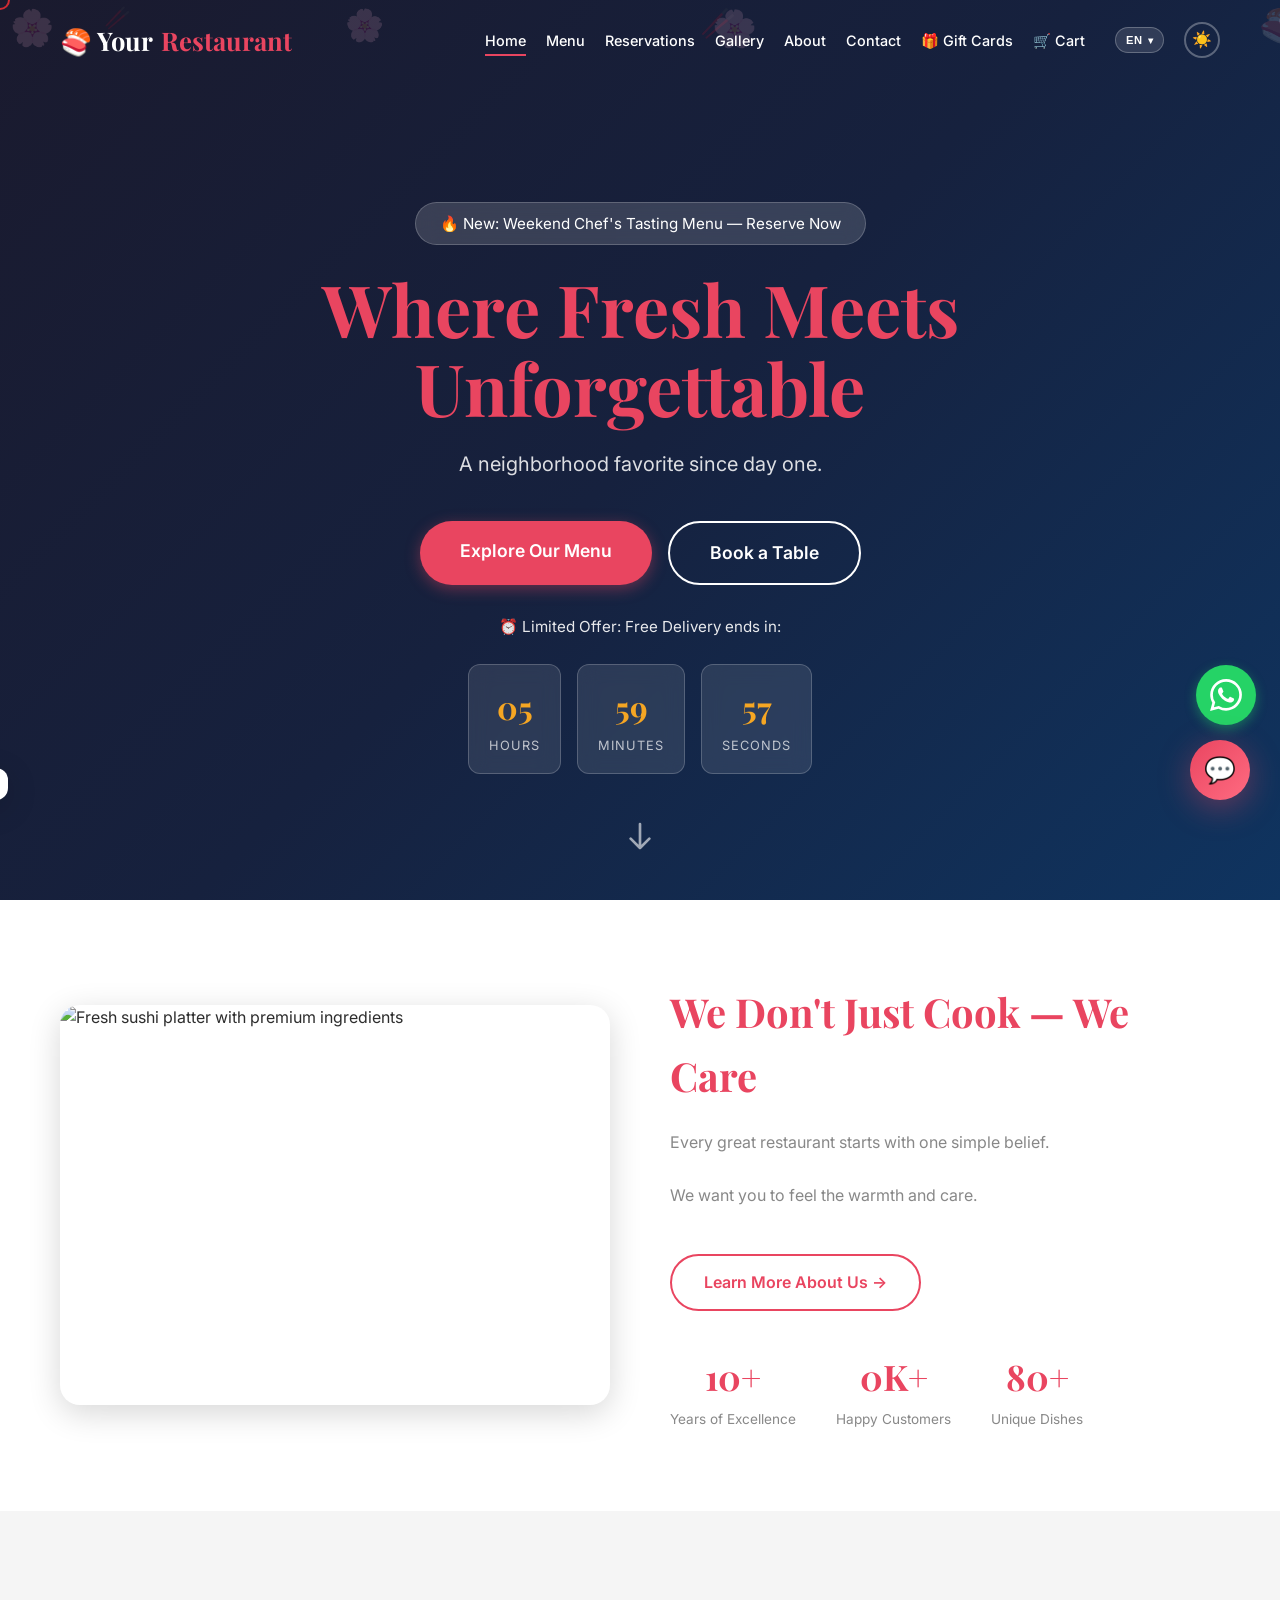
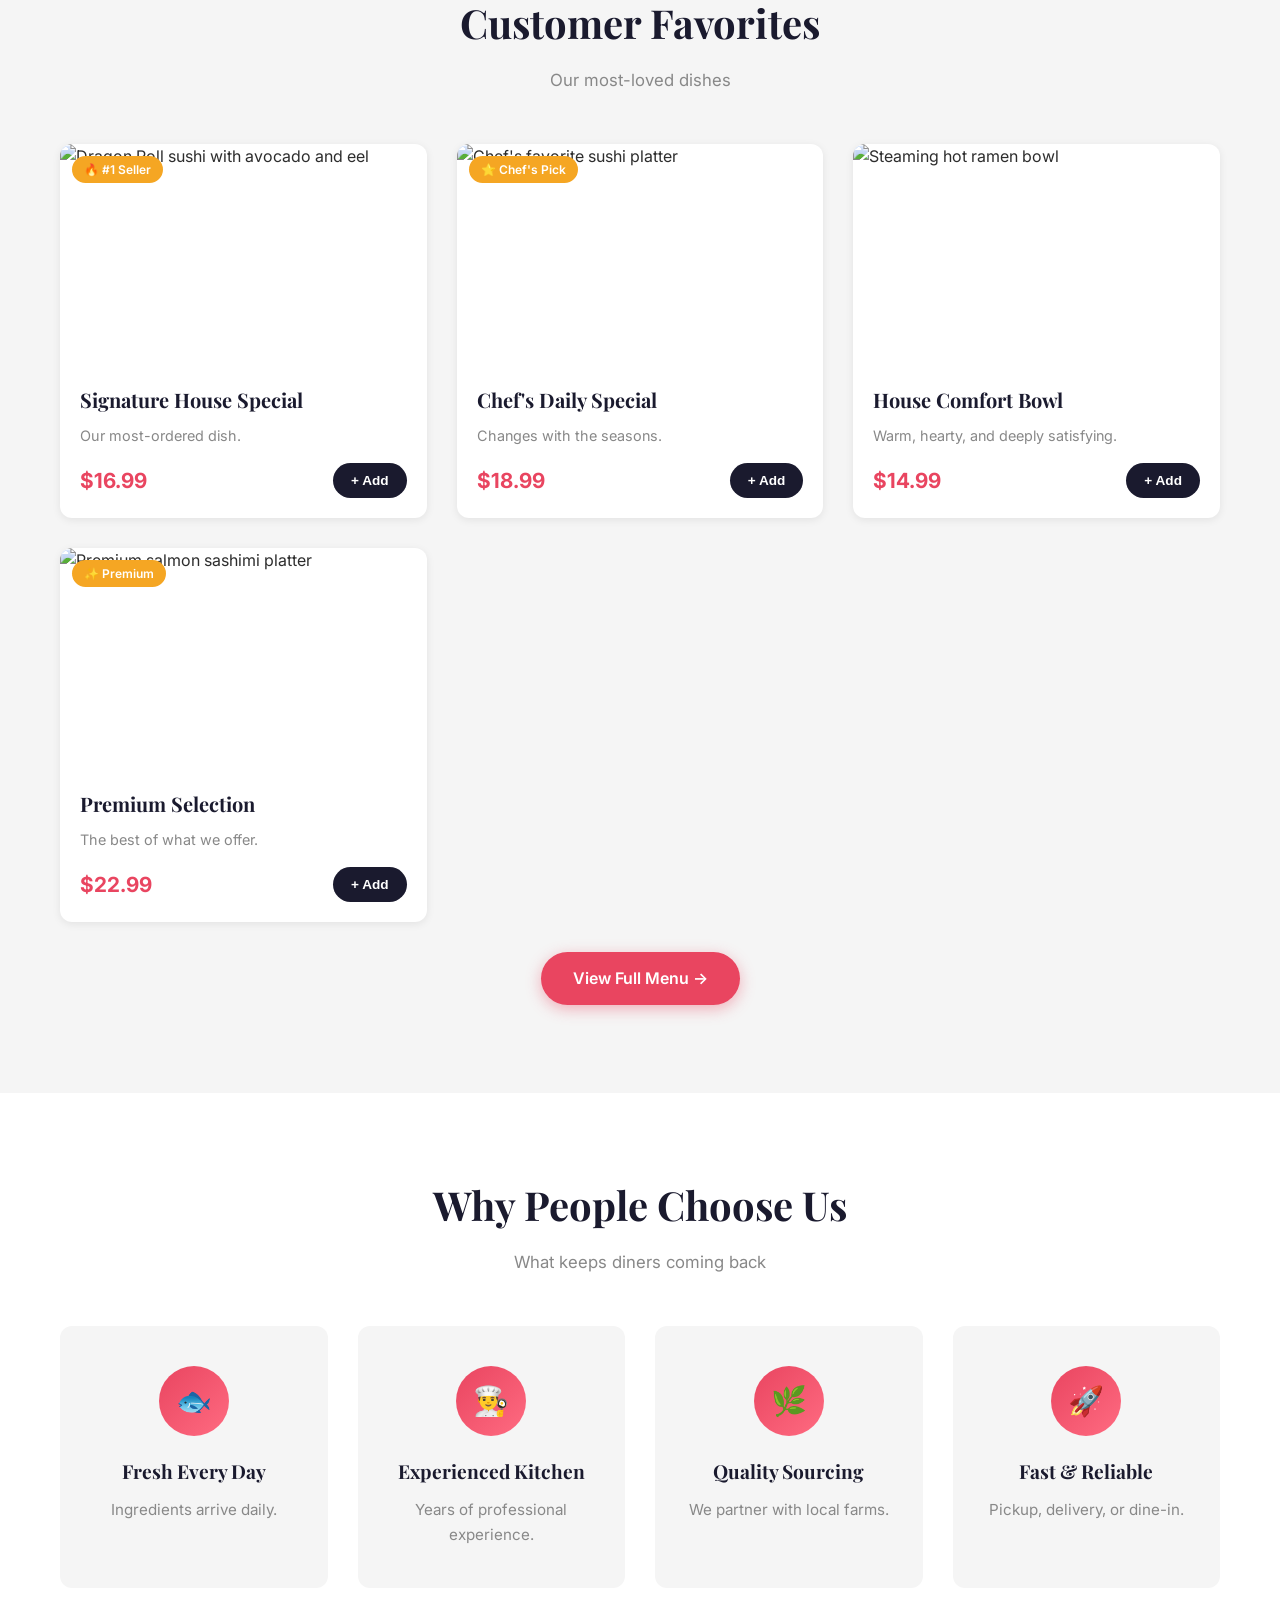
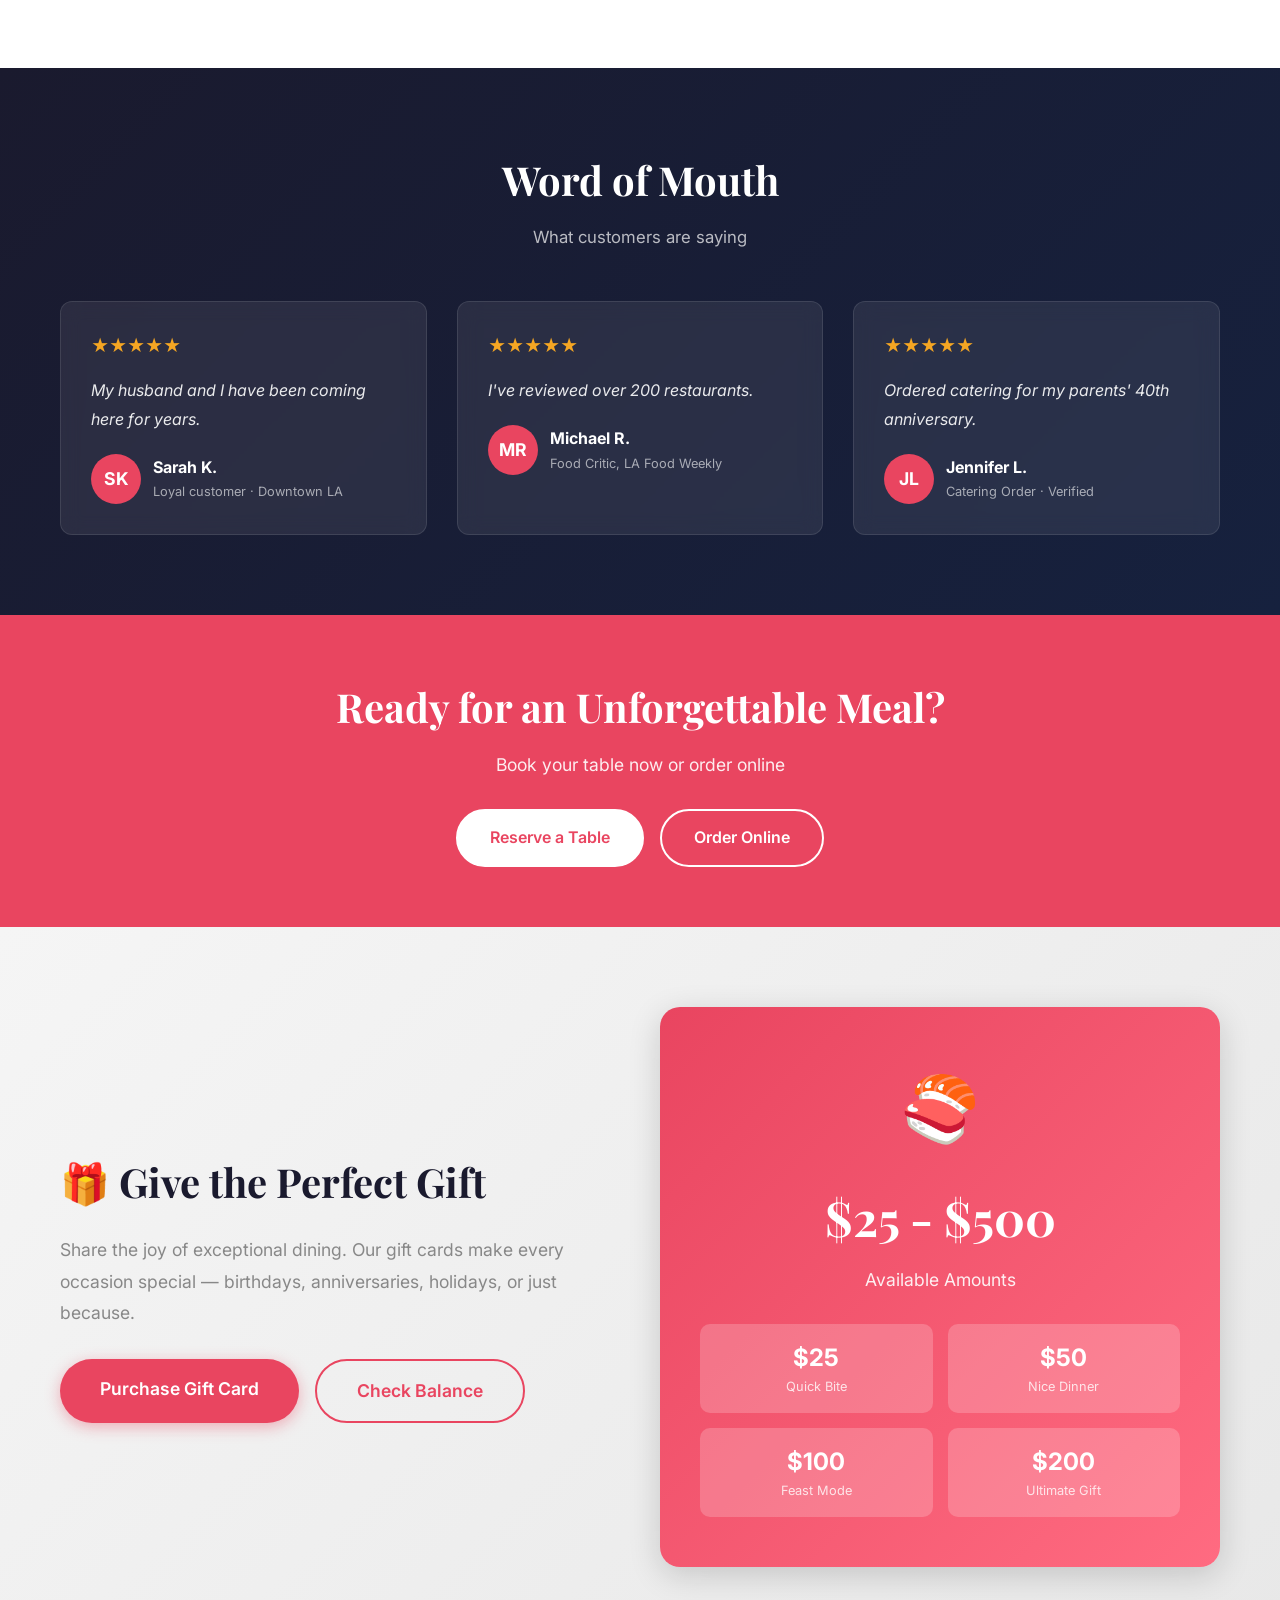
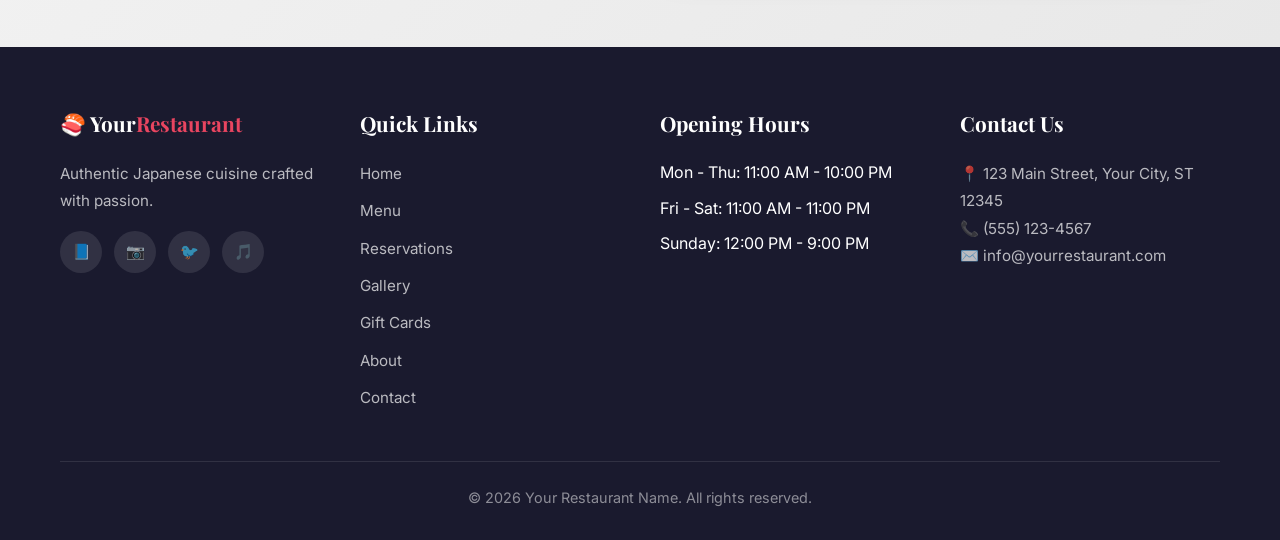
==== commit 10d6aff1: "feat: Add complete gift card system with Supabase integration" ====
--- a/index.html
+++ b/index.html
@@ -96,6 +96,7 @@
                     <li><a href="gallery.html" class="nav-link" data-i18n="nav.gallery">Gallery</a></li>
                     <li><a href="about.html" class="nav-link" data-i18n="nav.about">About</a></li>
                     <li><a href="contact.html" class="nav-link" data-i18n="nav.contact">Contact</a></li>
+                    <li><a href="giftcard-purchase.html" class="nav-link">🎁 Gift Cards</a></li>
                     <li>
                         <a href="cart.html" class="nav-link nav-cart">
                             🛒 <span data-i18n="nav.cart">Cart</span>
@@ -353,6 +354,51 @@
                 </div>
             </div>
         </section>
+
+        <!-- Gift Card Promotion Section -->
+        <section class="section" style="background: linear-gradient(135deg, #f5f5f5 0%, #e8e8e8 100%); padding: 80px 0;">
+            <div class="container">
+                <div style="display: grid; grid-template-columns: repeat(auto-fit, minmax(300px, 1fr)); gap: 40px; align-items: center;">
+                    <div>
+                        <h2 style="font-family: var(--font-heading); font-size: 2.5rem; color: var(--primary); margin-bottom: 20px;">
+                            🎁 Give the Perfect Gift
+                        </h2>
+                        <p style="font-size: 1.1rem; color: var(--gray-dark); line-height: 1.8; margin-bottom: 30px;">
+                            Share the joy of exceptional dining. Our gift cards make every occasion special — birthdays, anniversaries, holidays, or just because.
+                        </p>
+                        <div style="display: flex; gap: 16px; flex-wrap: wrap;">
+                            <a href="giftcard-purchase.html" class="btn btn-primary btn-lg">Purchase Gift Card</a>
+                            <a href="giftcard-balance.html" class="btn btn-outline btn-lg">Check Balance</a>
+                        </div>
+                    </div>
+                    <div style="text-align: center;">
+                        <div style="background: linear-gradient(135deg, var(--secondary) 0%, #FF6B81 100%); padding: 50px 40px; border-radius: 20px; color: white; box-shadow: var(--shadow-lg);">
+                            <div style="font-size: 4rem; margin-bottom: 20px;">🍣</div>
+                            <div style="font-size: 3rem; font-weight: 700; font-family: var(--font-heading); margin-bottom: 10px;">$25 - $500</div>
+                            <div style="font-size: 1.1rem; opacity: 0.9;">Available Amounts</div>
+                            <div style="margin-top: 30px; display: grid; grid-template-columns: repeat(2, 1fr); gap: 15px;">
+                                <div style="background: rgba(255,255,255,0.2); padding: 15px; border-radius: 10px;">
+                                    <div style="font-size: 1.5rem; font-weight: 700;">$25</div>
+                                    <div style="font-size: 0.8rem; opacity: 0.8;">Quick Bite</div>
+                                </div>
+                                <div style="background: rgba(255,255,255,0.2); padding: 15px; border-radius: 10px;">
+                                    <div style="font-size: 1.5rem; font-weight: 700;">$50</div>
+                                    <div style="font-size: 0.8rem; opacity: 0.8;">Nice Dinner</div>
+                                </div>
+                                <div style="background: rgba(255,255,255,0.2); padding: 15px; border-radius: 10px;">
+                                    <div style="font-size: 1.5rem; font-weight: 700;">$100</div>
+                                    <div style="font-size: 0.8rem; opacity: 0.8;">Feast Mode</div>
+                                </div>
+                                <div style="background: rgba(255,255,255,0.2); padding: 15px; border-radius: 10px;">
+                                    <div style="font-size: 1.5rem; font-weight: 700;">$200</div>
+                                    <div style="font-size: 0.8rem; opacity: 0.8;">Ultimate Gift</div>
+                                </div>
+                            </div>
+                        </div>
+                    </div>
+                </div>
+            </div>
+        </section>
     </main>
 
     <!-- Footer -->
@@ -377,6 +423,7 @@
                         <li><a href="menu.html" data-i18n="nav.menu">Our Menu</a></li>
                         <li><a href="reservations.html" data-i18n="nav.reservations">Reservations</a></li>
                         <li><a href="gallery.html" data-i18n="nav.gallery">Gallery</a></li>
+                        <li><a href="giftcard-purchase.html">Gift Cards</a></li>
                         <li><a href="about.html" data-i18n="nav.about">About Us</a></li>
                         <li><a href="contact.html" data-i18n="nav.contact">Contact</a></li>
                     </ul>
